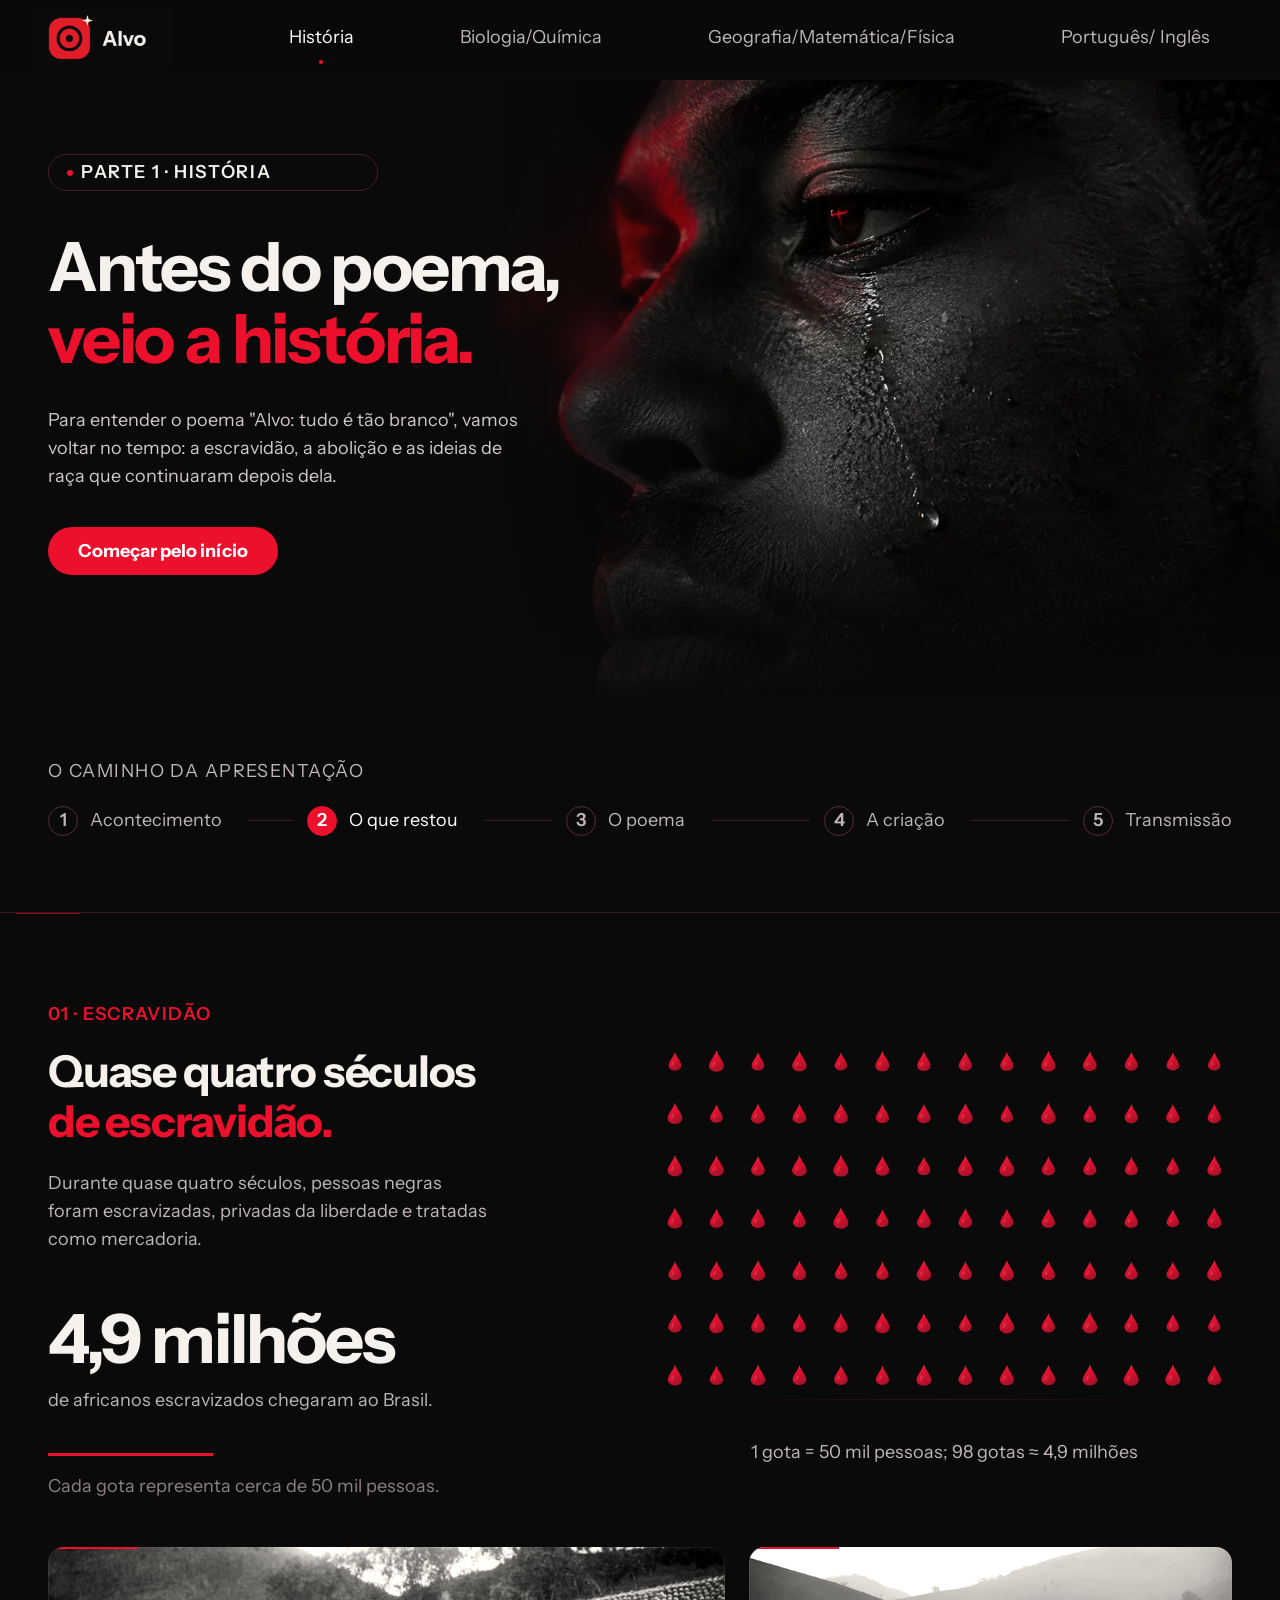
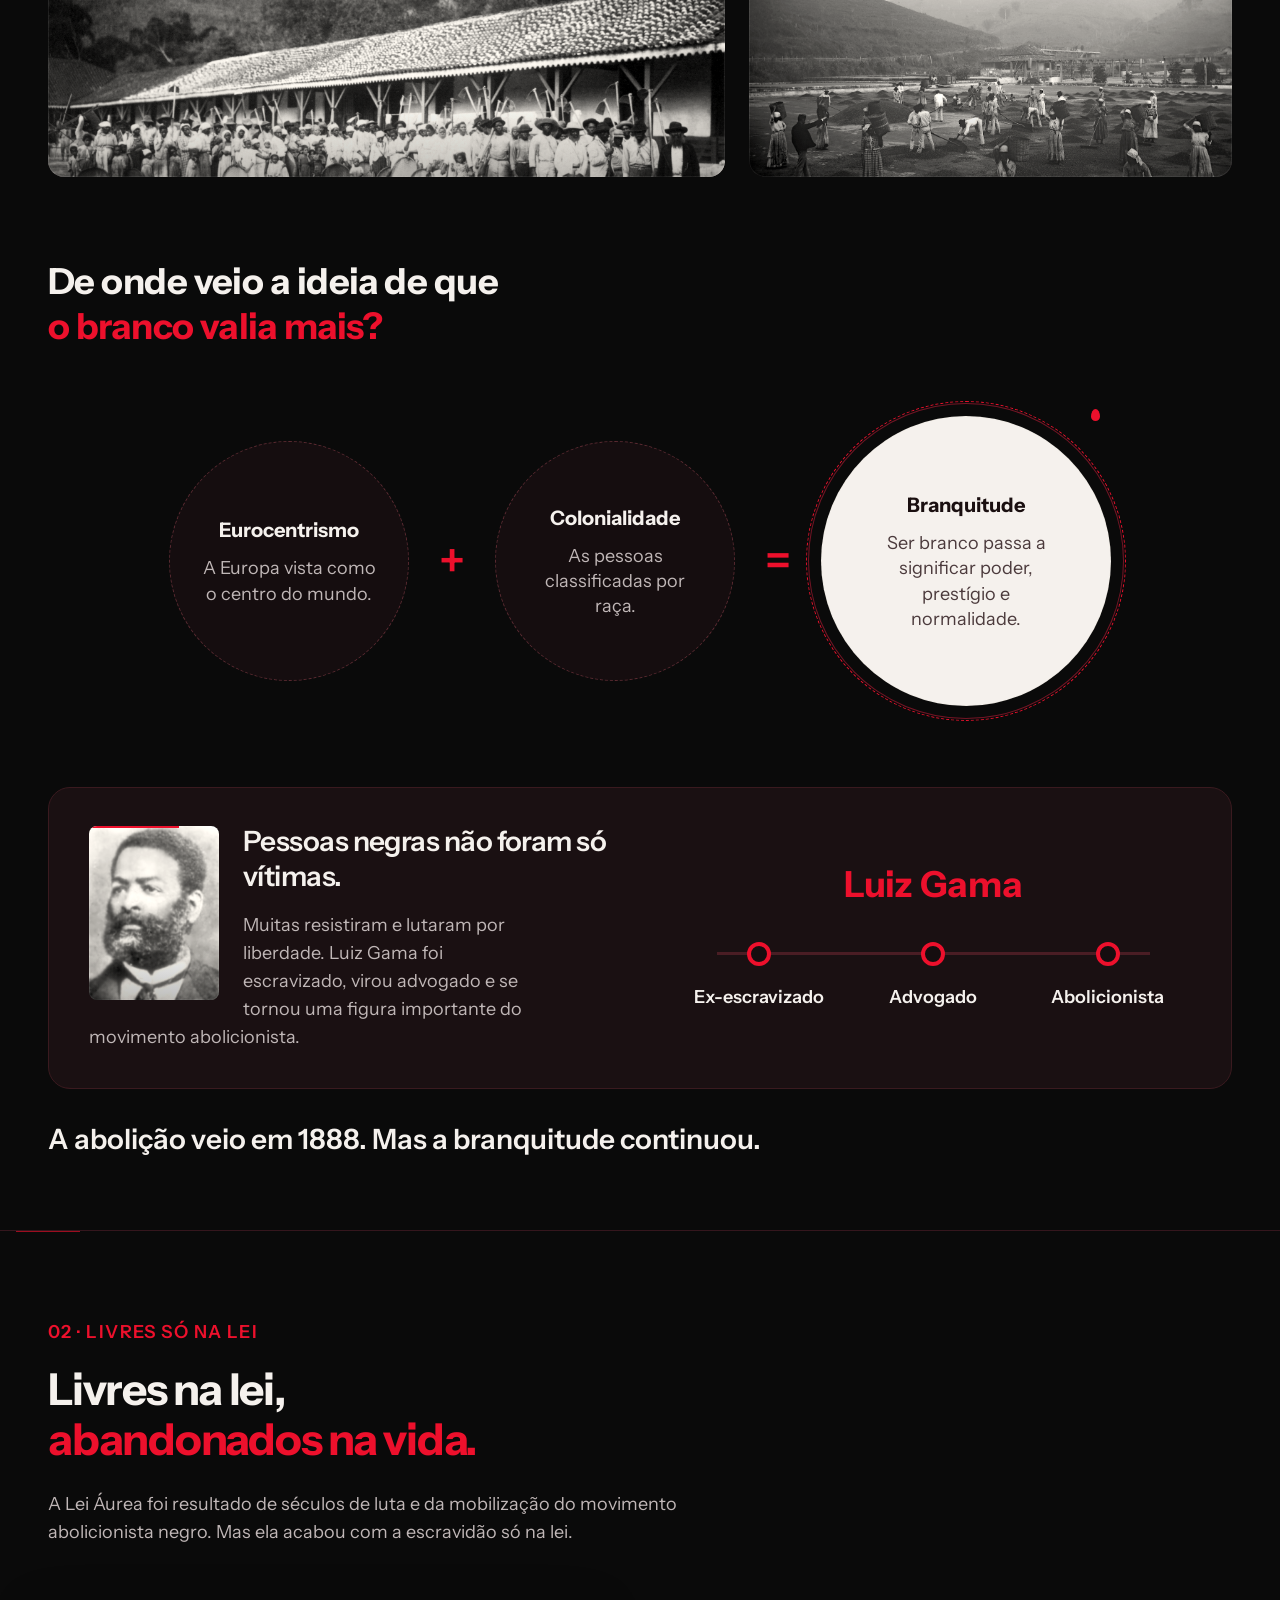
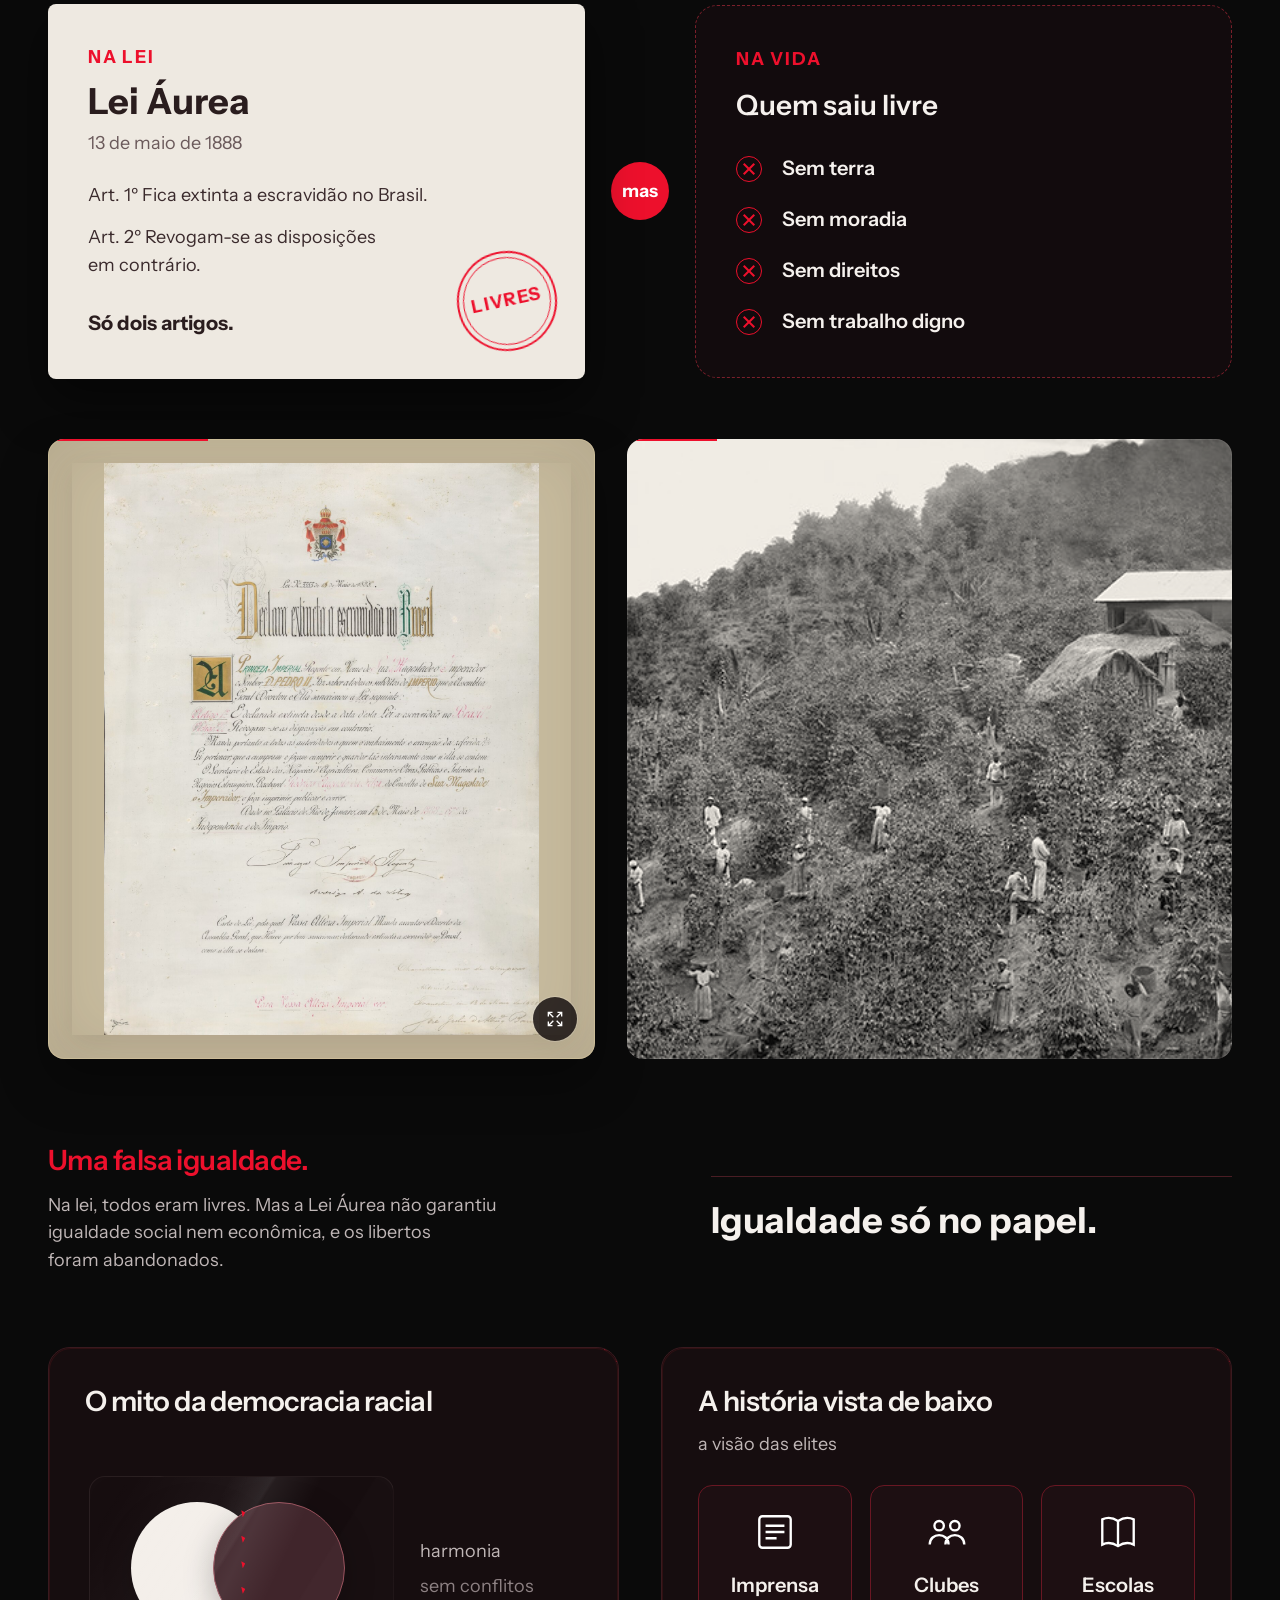
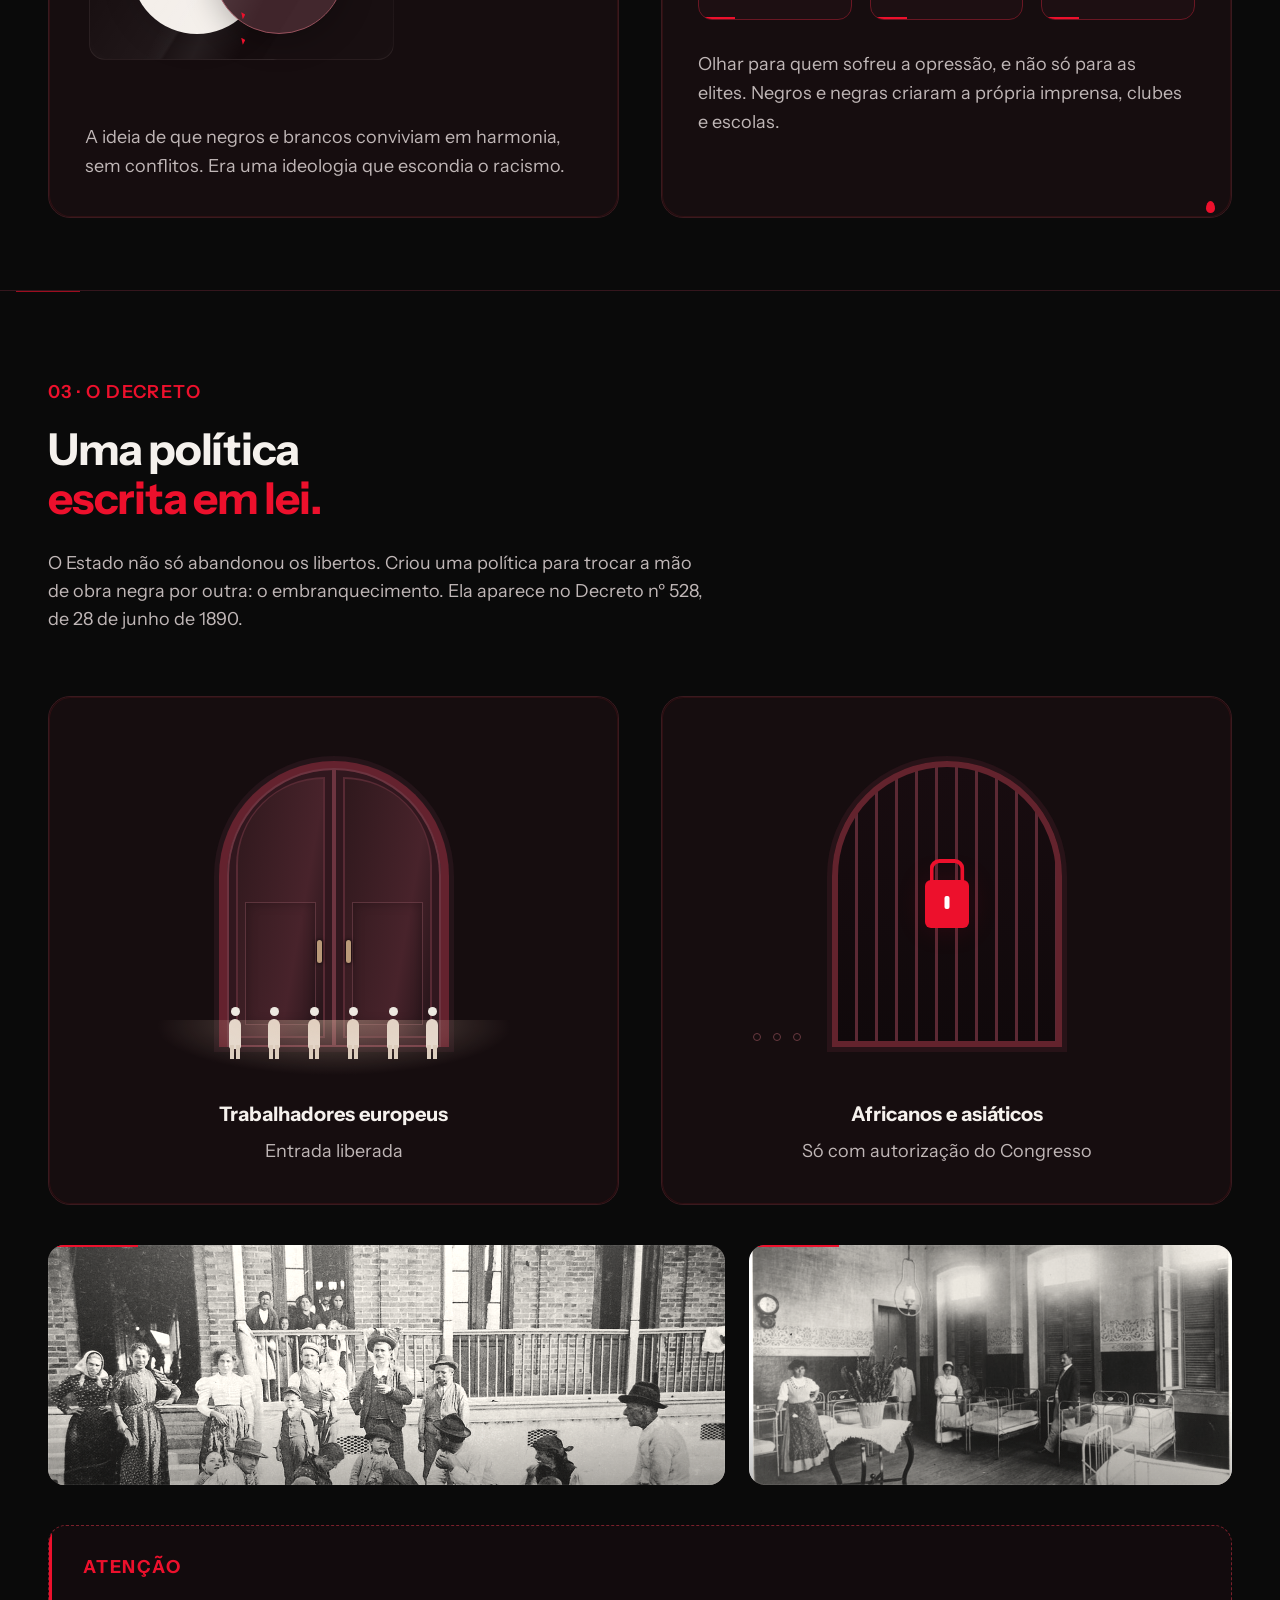
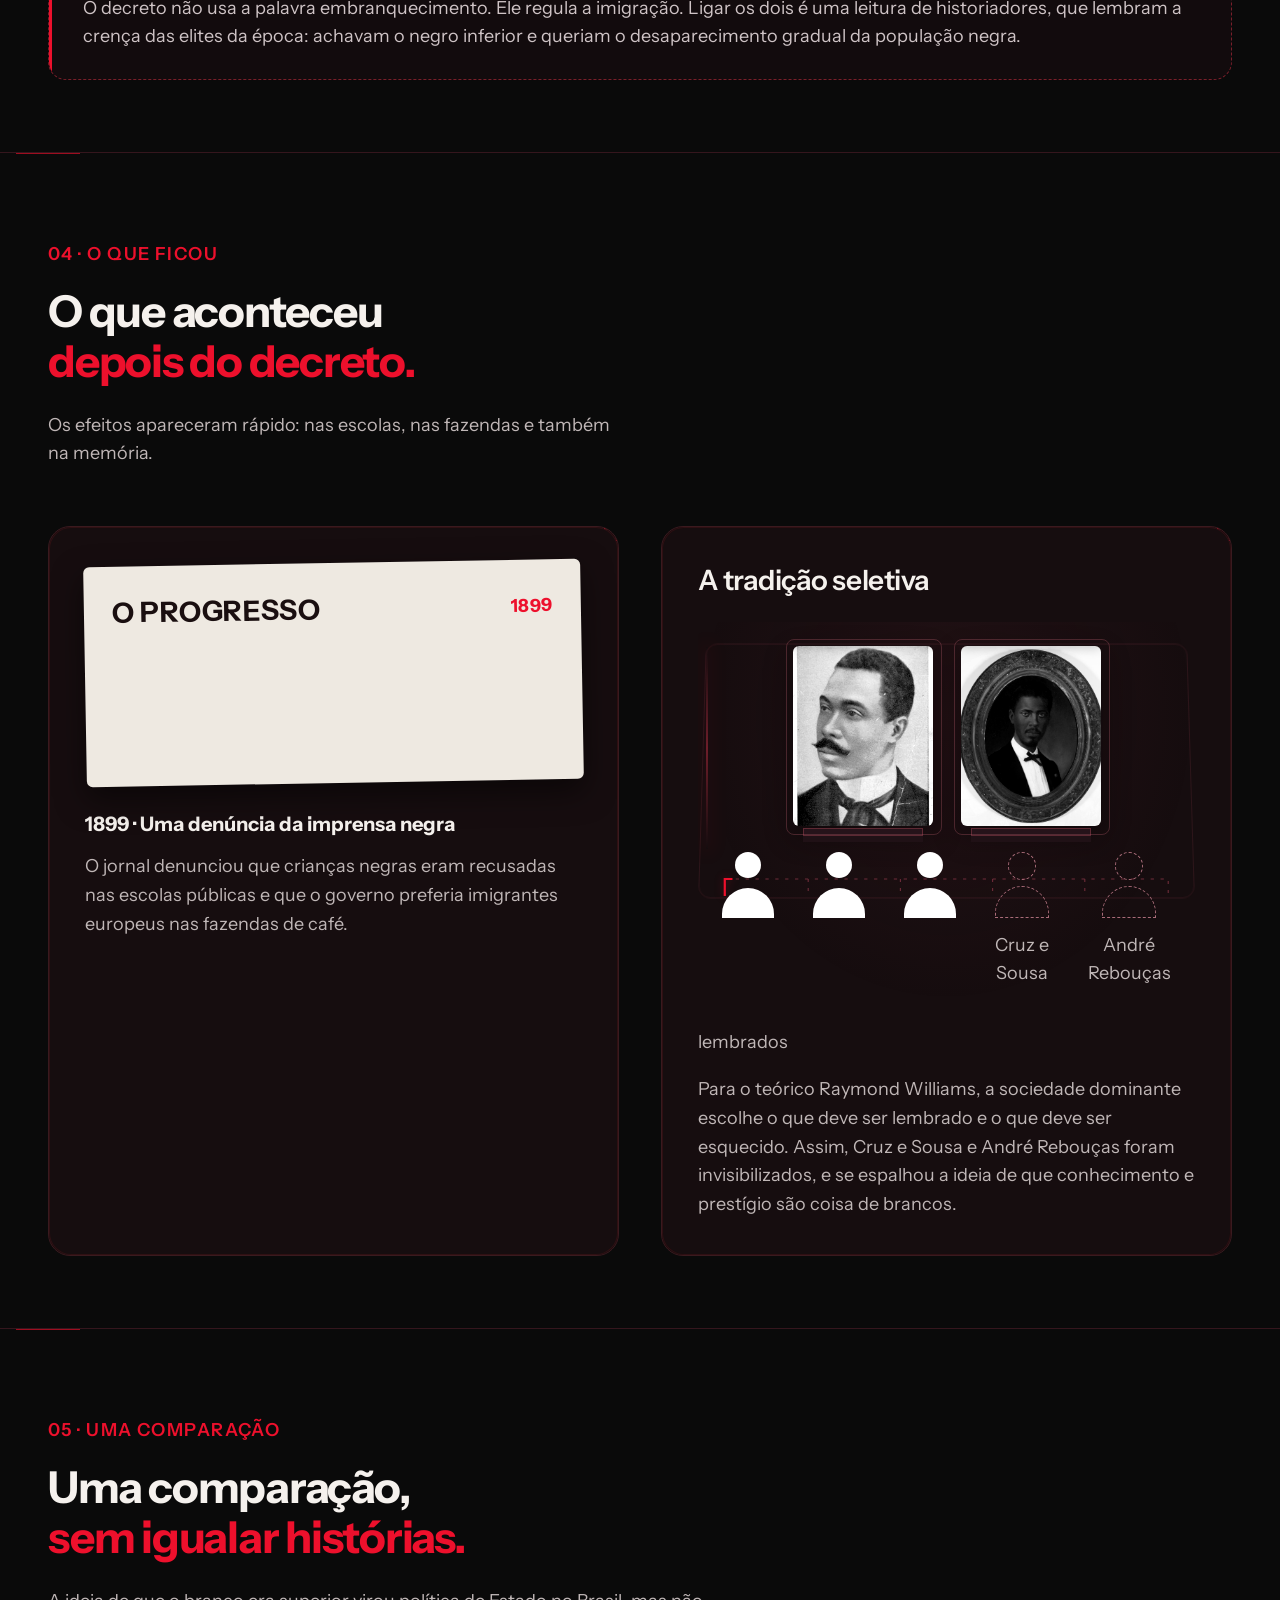
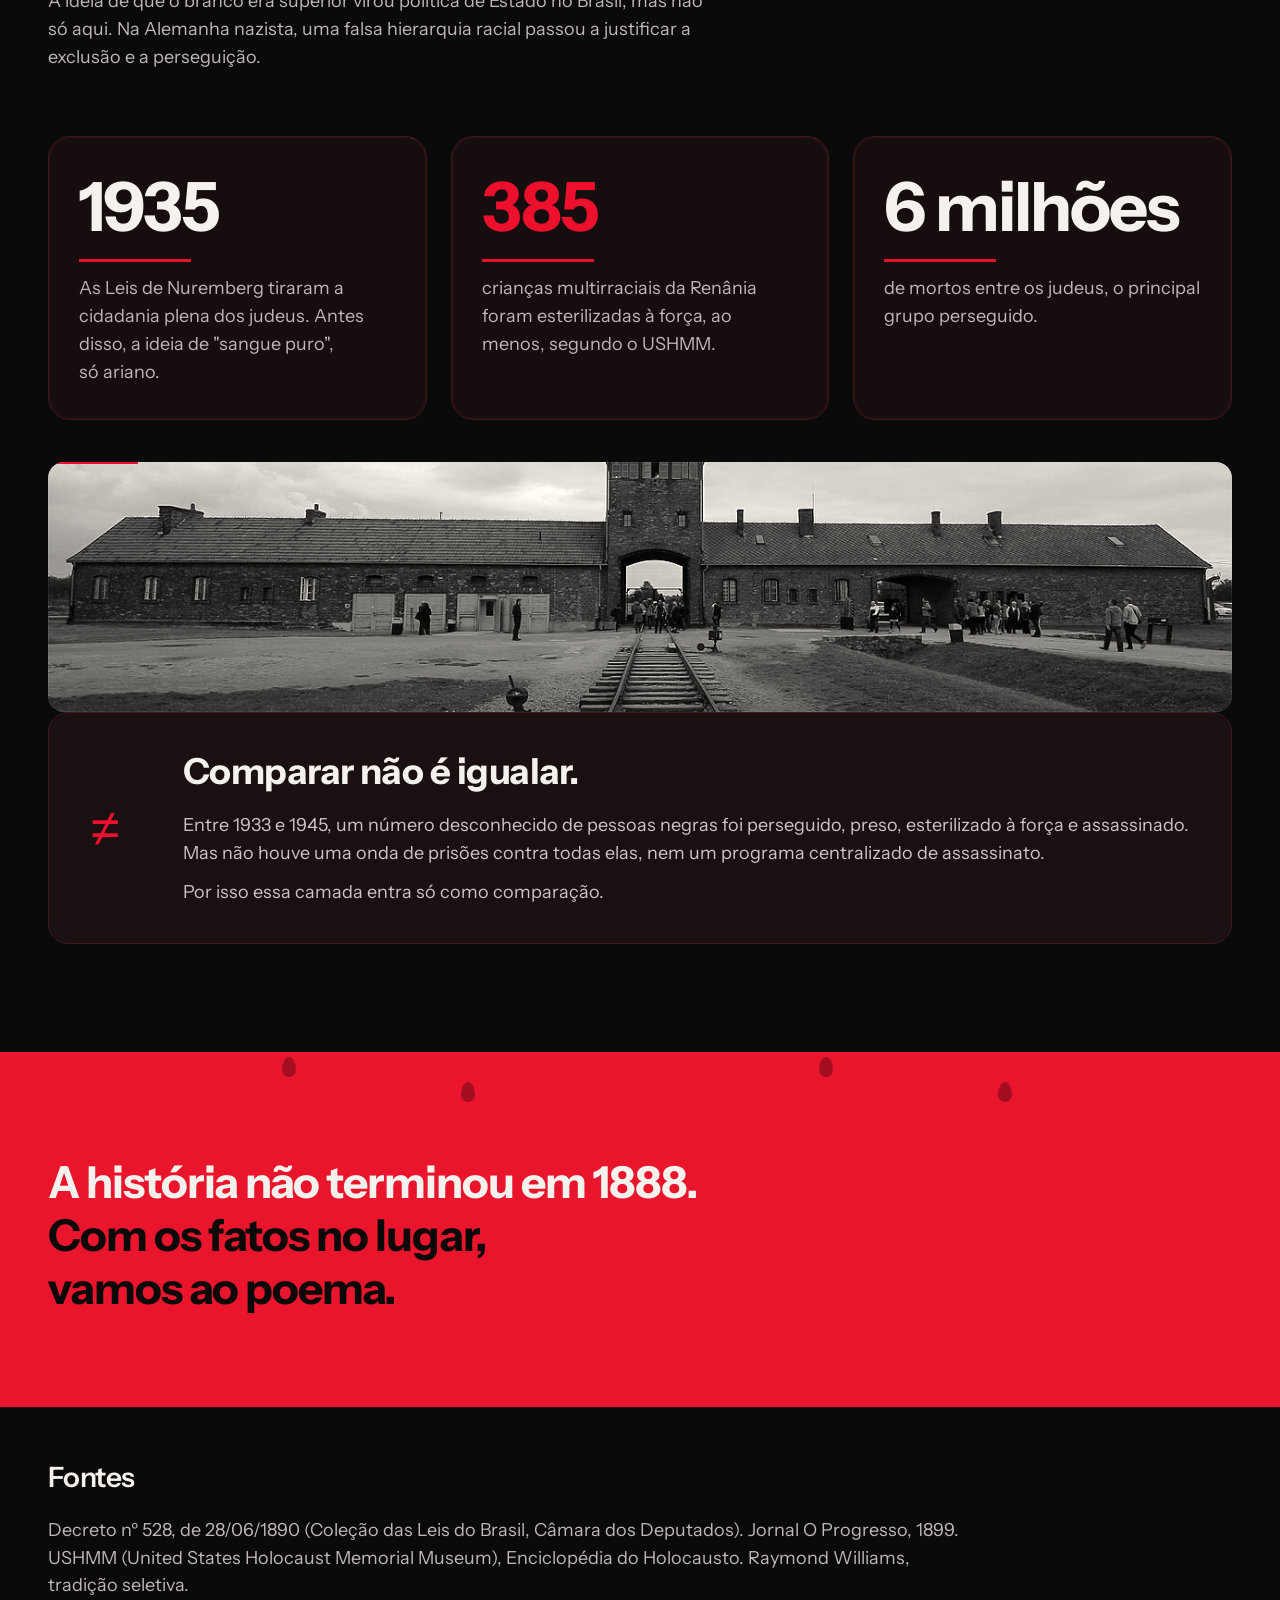
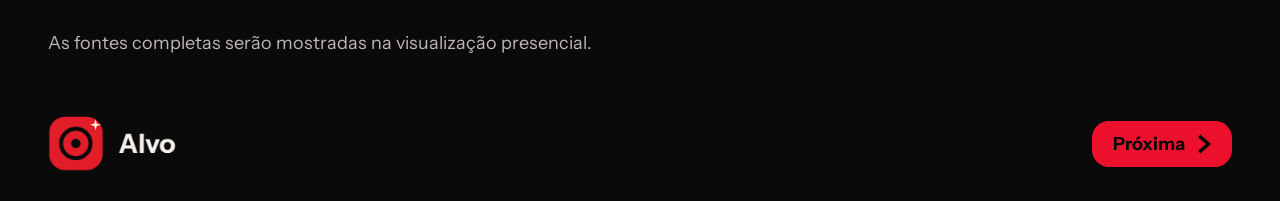
==== index.html @ 699f36ef "Readicionando o codigo da pagina index.html" ====
<!DOCTYPE html>
<html lang="pt-BR">
<head>
<meta charset="UTF-8">
<meta name="viewport" content="width=device-width, initial-scale=1">
<title>Alvo · Parte 1 · História</title>
<style>
:root{
  --bg:#0c0a0b; --card:#170f11; --card2:#1c1214; --red:#e0152b; --red-d:#8e0f1c;
  --text:#f4efee; --muted:#b9aeb0; --line:#3a1a1f; --paper:#eadfd0;
}
*{box-sizing:border-box;margin:0;padding:0}
html{scroll-behavior:smooth}
body{background:var(--bg);color:var(--text);font-family:'Plus Jakarta Sans',system-ui,sans-serif;line-height:1.5;overflow-x:hidden}
a{color:inherit;text-decoration:none}
.wrap{max-width:1180px;margin:0 auto;padding:0 40px}
.red{color:var(--red)}
.eyebrow{font-size:12px;letter-spacing:.14em;color:var(--red);font-weight:600;text-transform:uppercase;margin-bottom:18px}
h1{font-size:clamp(38px,5vw,56px);line-height:1.08;font-weight:700;letter-spacing:-.02em}
h2{font-size:clamp(30px,3.6vw,40px);line-height:1.12;font-weight:700;letter-spacing:-.02em}
h3{font-size:22px;font-weight:700}
p{color:var(--muted);font-size:14px}
section{position:relative}
.sec{padding:90px 0;border-top:1px solid #1d1215}

/* NAV */
nav{position:fixed;top:0;left:0;right:0;z-index:50;background:rgba(12,10,11,.82);backdrop-filter:blur(10px);border-bottom:1px solid #1d1215}
nav .wrap{display:flex;align-items:center;justify-content:space-between;height:64px}
.logo{display:flex;align-items:center;gap:10px;font-weight:700;font-size:16px}
.logo i{width:26px;height:26px;border-radius:7px;background:var(--red);display:grid;place-items:center;animation:logoPulse 3s ease-in-out infinite}
.logo i::after{content:"";width:12px;height:12px;border-radius:50%;border:3px solid #fff;box-sizing:border-box}
.links{display:flex;gap:34px;font-size:13px;color:var(--muted);position:absolute;left:50%;transform:translateX(-50%)}
.links a{position:relative;padding:6px 0;transition:color .3s}
.links a:hover,.links a.on{color:#fff}
.links a.on::after{content:"";position:absolute;left:50%;bottom:-8px;width:4px;height:4px;border-radius:50%;background:var(--red);transform:translateX(-50%)}
.btn{display:inline-block;background:var(--red);color:#fff;font-weight:700;font-size:13px;padding:11px 22px;border-radius:999px;border:0;cursor:pointer;position:relative;overflow:hidden;transition:transform .3s,box-shadow .3s}
.btn:hover{transform:translateY(-2px);box-shadow:0 8px 28px rgba(224,21,43,.45)}
.btn::before{content:"";position:absolute;top:0;left:-80%;width:50%;height:100%;background:linear-gradient(100deg,transparent,rgba(255,255,255,.35),transparent);transform:skewX(-20deg);animation:shine 3.5s infinite}
@keyframes shine{0%,60%{left:-80%}100%{left:140%}}
@keyframes logoPulse{0%,100%{box-shadow:0 0 0 0 rgba(224,21,43,.6)}50%{box-shadow:0 0 0 8px rgba(224,21,43,0)}}

/* HERO */
.hero{padding-top:64px;min-height:560px;position:relative;overflow:hidden}
.hero-img{position:absolute;right:0;top:0;width:58%;height:100%;overflow:hidden}
.hero-img img{width:100%;height:100%;object-fit:cover;object-position:center;animation:kenburns 18s ease-in-out infinite alternate;transform-origin:30% 40%}
.hero-img::before{content:"";position:absolute;inset:0;z-index:2;background:linear-gradient(90deg,var(--bg) 0%,rgba(12,10,11,.55) 28%,transparent 60%),linear-gradient(0deg,var(--bg) 0%,transparent 28%)}
.hero-img::after{content:"";position:absolute;left:8%;top:35%;width:90px;height:90px;border-radius:50%;background:radial-gradient(circle,rgba(224,21,43,.9),transparent 70%);filter:blur(10px);z-index:1;animation:glow 3.2s ease-in-out infinite}
@keyframes kenburns{from{transform:scale(1)}to{transform:scale(1.12) translate(-1.5%,1%)}}
@keyframes glow{0%,100%{opacity:.35;transform:scale(1)}50%{opacity:1;transform:scale(1.5)}}
.hero-tear{position:absolute;z-index:3;right:calc(58% * .38);top:44%;width:7px;height:11px;border-radius:50% 50% 50% 50%/60% 60% 40% 40%;background:rgba(255,255,255,.7);animation:tear 4.5s ease-in infinite;opacity:0}
@keyframes tear{0%{opacity:0;transform:translateY(0)}10%{opacity:.9}80%{opacity:.7;transform:translateY(150px)}100%{opacity:0;transform:translateY(190px)}}
.hero-in{position:relative;z-index:3;padding:70px 0 40px}
.tag{display:inline-flex;align-items:center;gap:8px;font-size:11px;letter-spacing:.12em;font-weight:600;border:1px solid #4a1d24;border-radius:999px;padding:7px 14px;margin-bottom:34px;background:rgba(12,10,11,.5)}
.tag::before{content:"";width:6px;height:6px;border-radius:50%;background:var(--red);animation:blink 1.4s infinite}
@keyframes blink{50%{opacity:.2}}
.hero h1{max-width:480px;margin-bottom:22px}
.hero p{max-width:380px;margin-bottom:28px;font-size:13px;color:#cfc4c6}

/* STEPPER */
.path{padding:40px 0 70px}
.path small{font-size:11px;letter-spacing:.14em;color:var(--muted);display:block;margin-bottom:14px}
.steps{display:flex;align-items:center;position:relative}
.step{display:flex;align-items:center;gap:8px;font-size:12px;color:var(--muted);flex:1;position:relative}
.step b{width:20px;height:20px;border-radius:50%;border:1px solid #5a2a31;display:grid;place-items:center;font-size:11px;font-weight:600;flex:none}
.step::after{content:"";flex:1;height:1px;background:#3a1a1f;margin:0 12px;position:relative}
.step:last-child{flex:none}.step:last-child::after{display:none}
.step.on{color:#fff}.step.on b{background:var(--red);border-color:var(--red);animation:logoPulse 2s infinite}
.steps .prog{position:absolute;left:0;top:50%;height:1px;width:0;background:var(--red);animation:prog 4s ease-in-out infinite}
@keyframes prog{0%{width:0}60%,100%{width:18%}}

/* 01 */
.s1{display:grid;grid-template-columns:1fr 1fr;gap:60px;align-items:center}
.s1 p{max-width:380px;margin:20px 0 34px}
.big{font-size:clamp(42px,5vw,56px);font-weight:700;letter-spacing:-.02em;line-height:1}
.s1 small{display:block;color:var(--muted);font-size:12px;margin-top:8px}
.note{margin-top:50px;font-size:11px;color:#8d8183;padding-top:14px;border-top:1px solid #2a1519;max-width:300px}
.drops{display:grid;grid-template-columns:repeat(14,1fr);gap:22px 12px;justify-items:center}
.drop{width:11px;height:15px;background:var(--red);border-radius:50% 50% 50% 50%/65% 65% 35% 35%;position:relative;opacity:0;transform:translateY(-14px) scale(.4);transition:opacity .5s,transform .5s}
.drop::before{content:"";position:absolute;top:-5px;left:50%;width:0;height:0;border:3px solid transparent;border-bottom:7px solid var(--red);border-top:0;transform:translateX(-50%)}
.drops.in .drop{opacity:1;transform:none;animation:dropFloat 3s ease-in-out infinite}
@keyframes dropFloat{0%,100%{transform:translateY(0)}50%{transform:translateY(4px)}}
.legend{text-align:center;color:var(--muted);font-size:11px;margin-top:20px}

.q{margin-top:90px}
.q h3{font-size:22px;margin-bottom:40px;max-width:360px}
.eq{display:flex;align-items:center;justify-content:center;gap:26px;margin-bottom:60px}
.circ{width:150px;height:150px;border-radius:50%;border:1px solid #5a2a31;background:#150d0f;display:flex;flex-direction:column;align-items:center;justify-content:center;text-align:center;padding:20px;animation:bob 5s ease-in-out infinite}
.circ:nth-child(3){animation-delay:.8s}
.circ b{font-size:13px;margin-bottom:6px}.circ span{font-size:10px;color:var(--muted);line-height:1.35}
.circ.big2{width:180px;height:180px;background:var(--paper);border-color:var(--paper);color:#1a0f10;position:relative;animation:bob 5s ease-in-out infinite,halo 3s ease-in-out infinite}
.circ.big2 span{color:#4b3a3c}.circ.big2 b{color:#1a0f10}
.circ.big2::after{content:"";position:absolute;top:-8px;right:10px;width:9px;height:12px;background:var(--red);border-radius:50% 50% 50% 50%/65% 65% 35% 35%;animation:tear2 3s ease-in infinite}
@keyframes tear2{0%{transform:translateY(0);opacity:1}100%{transform:translateY(26px);opacity:0}}
@keyframes bob{0%,100%{transform:translateY(0)}50%{transform:translateY(-8px)}}
@keyframes halo{0%,100%{box-shadow:0 0 0 0 rgba(234,223,208,.25)}50%{box-shadow:0 0 40px 6px rgba(234,223,208,.22)}}
.op{color:var(--red);font-size:30px;font-weight:300;animation:pulseOp 2s infinite}
@keyframes pulseOp{50%{transform:scale(1.35)}}

.gama{border:1px solid #3a1a1f;border-radius:14px;background:var(--card2);padding:30px 40px;display:grid;grid-template-columns:1fr 1fr;gap:40px;align-items:center;margin-bottom:40px}
.gama h3{font-size:18px;margin-bottom:12px}.gama p{max-width:340px;font-size:12px}
.gama .lg{text-align:center;color:var(--red);font-weight:700;font-size:18px;margin-bottom:22px}
.tl{display:flex;justify-content:space-between;position:relative;font-size:11px;font-weight:600}
.tl::before{content:"";position:absolute;left:8%;right:8%;top:8px;height:2px;background:#4a1d24}
.tl::after{content:"";position:absolute;left:8%;top:8px;height:2px;width:0;background:var(--red);animation:tlfill 4s ease-in-out infinite}
@keyframes tlfill{0%{width:0}70%,100%{width:84%}}
.tl div{display:flex;flex-direction:column;align-items:center;gap:12px;position:relative;z-index:1;width:33%}
.tl i{width:18px;height:18px;border-radius:50%;border:3px solid var(--red);background:#150d0f}
.tl div:nth-child(2) i{animation:nodePulse 4s infinite .8s}.tl div:nth-child(3) i{animation:nodePulse 4s infinite 1.8s}
@keyframes nodePulse{0%,60%,100%{background:#150d0f}30%,50%{background:var(--red);box-shadow:0 0 14px var(--red)}}
.strong{font-size:18px;font-weight:700;margin-top:10px}

/* 02 */
.lead{max-width:520px;margin:18px 0 50px;font-size:13px}
.lei{display:grid;grid-template-columns:1fr auto 1fr;gap:20px;align-items:center}
.paper{background:var(--paper);color:#2a1d1e;border-radius:6px;padding:26px 28px;transform:rotate(-2.5deg);box-shadow:0 20px 50px rgba(0,0,0,.5);position:relative;animation:paperSway 6s ease-in-out infinite}
@keyframes paperSway{0%,100%{transform:rotate(-2.5deg) translateY(0)}50%{transform:rotate(-1.5deg) translateY(-6px)}}
.paper small{color:var(--red);font-weight:700;font-size:10px;letter-spacing:.1em}
.paper h4{font-size:24px;font-weight:700;margin:6px 0 2px}
.paper em{font-style:normal;font-size:10px;color:#6b5a5b;display:block;margin-bottom:16px}
.paper p{color:#3a2a2c;font-size:11px;margin-bottom:8px;max-width:230px}
.paper strong{display:block;font-size:12px;margin-top:20px}
.stamp{position:absolute;right:20px;bottom:18px;width:66px;height:66px;border-radius:50%;border:2px solid var(--red);color:var(--red);display:grid;place-items:center;font-size:10px;font-weight:800;letter-spacing:.08em;transform:rotate(-12deg);opacity:0}
.stamp::before{content:"";position:absolute;inset:4px;border-radius:50%;border:1px solid var(--red)}
.paper.in .stamp{animation:slam 1s .5s forwards}
@keyframes slam{0%{opacity:0;transform:rotate(-12deg) scale(3)}60%{opacity:1;transform:rotate(-12deg) scale(.9)}100%{opacity:1;transform:rotate(-12deg) scale(1)}}
.mas{background:var(--red);color:#fff;border-radius:50%;width:50px;height:50px;display:grid;place-items:center;font-size:11px;font-weight:700;animation:bob 3s infinite}
.vida{border:1px dashed #7a1f2a;border-radius:14px;padding:26px 30px;background:#120b0d}
.vida small{color:var(--red);font-size:10px;font-weight:700;letter-spacing:.1em}
.vida h4{font-size:20px;margin:8px 0 16px}
.vida li{list-style:none;display:flex;align-items:center;gap:12px;font-size:12px;font-weight:600;margin-bottom:12px;opacity:0;transform:translateX(20px)}
.vida.in li{animation:slideIn .6s forwards}
.vida.in li:nth-child(1){animation-delay:.2s}.vida.in li:nth-child(2){animation-delay:.5s}.vida.in li:nth-child(3){animation-delay:.8s}.vida.in li:nth-child(4){animation-delay:1.1s}
@keyframes slideIn{to{opacity:1;transform:none}}
.vida li i{width:16px;height:16px;border:1.5px solid var(--red);border-radius:50%;position:relative;flex:none}
.vida li i::before,.vida li i::after{content:"";position:absolute;left:50%;top:50%;width:8px;height:1.5px;background:var(--red)}
.vida li i::before{transform:translate(-50%,-50%) rotate(45deg)}.vida li i::after{transform:translate(-50%,-50%) rotate(-45deg)}
.falsa{display:grid;grid-template-columns:1fr 1fr;gap:60px;margin-top:70px;align-items:center}
.falsa h3{color:var(--red);font-size:20px;margin-bottom:6px}.falsa p{font-size:12px;max-width:340px}
.falsa .r{font-size:24px;font-weight:700;border-top:1px solid #4a1d24;padding-top:20px;position:relative}
.falsa .r::before{content:"";position:absolute;top:-1px;left:0;height:1px;width:0;background:var(--red);animation:tlfill2 4s infinite}
@keyframes tlfill2{0%{width:0}60%,100%{width:100%}}
.two{display:grid;grid-template-columns:1fr 1fr;gap:30px;margin-top:60px}
.card{border:1px solid #3a1a1f;border-radius:14px;background:var(--card);padding:30px;position:relative;transition:transform .4s,border-color .4s}
.card:hover{transform:translateY(-6px);border-color:#7a1f2a}
.card h3{font-size:17px;margin-bottom:10px}
.card p{font-size:12px}
.mito{display:flex;align-items:center;gap:20px;margin-bottom:24px;min-height:110px;position:relative}
.moon{width:70px;height:70px;border-radius:50%;background:var(--paper);position:relative;animation:moonL 5s ease-in-out infinite}
.moon2{width:70px;height:70px;border-radius:50%;background:#2a0f13;border:1px solid var(--red);margin-left:-26px;animation:moonR 5s ease-in-out infinite}
@keyframes moonL{0%,100%{transform:translateX(0)}50%{transform:translateX(-6px)}}
@keyframes moonR{0%,100%{transform:translateX(0)}50%{transform:translateX(8px)}}
.mito q{font-size:11px;color:var(--muted);quotes:"“" "”";margin-left:24px}
.mito q small{display:block;font-size:10px;color:#8d8183;margin-top:4px;margin-left:30px}
.vista small{display:block;font-size:10px;color:var(--muted);margin:-6px 0 18px}
.icons{display:flex;gap:12px;margin-bottom:22px}
.ic{flex:1;border:1px solid var(--red);border-radius:10px;padding:16px 8px 10px;text-align:center;font-size:11px;font-weight:600;background:#1d0f12;transition:transform .3s,background .3s}
.ic:hover{background:#2a1015;transform:translateY(-4px)}
.ic svg{display:block;margin:0 auto 10px;width:28px;height:28px;stroke:#fff;fill:none;stroke-width:1.5;animation:icBob 3s ease-in-out infinite}
.ic:nth-child(2) svg{animation-delay:.4s}.ic:nth-child(3) svg{animation-delay:.8s}
@keyframes icBob{0%,100%{transform:translateY(0)}50%{transform:translateY(-4px)}}
.dot-trail{position:absolute;right:-5px;bottom:-12px;width:9px;height:12px;background:var(--red);border-radius:50% 50% 50% 50%/65% 65% 35% 35%;animation:tear2 3s infinite}

/* 03 */
.doors{display:grid;grid-template-columns:1fr 1fr;gap:30px;margin:44px 0 30px}
.door-card{border:1px solid #3a1a1f;border-radius:14px;background:var(--card);padding:30px 30px 24px;text-align:center;overflow:hidden}
.door-card b{display:block;font-size:13px}.door-card span{font-size:11px;color:var(--muted)}
.doorstage{height:210px;position:relative;display:flex;justify-content:center;align-items:flex-end;margin-bottom:16px;perspective:600px}
.arch{width:170px;height:200px;border-radius:85px 85px 0 0;border:2px solid #4a1d24;background:linear-gradient(#0e0809,#1a0e10);position:relative;overflow:hidden}
.arch::before{content:"";position:absolute;inset:-2px;border-radius:85px 85px 0 0;background:radial-gradient(ellipse at 50% 100%,rgba(234,223,208,.35),transparent 70%);animation:lightIn 5s ease-in-out infinite}
@keyframes lightIn{0%,100%{opacity:.2}50%{opacity:.9}}
.leaf{position:absolute;top:0;bottom:0;width:50%;background:linear-gradient(90deg,#3c1219,#5a1822);border:1px solid #7a1f2a;transition:transform 1s}
.leaf.l{left:0;transform-origin:left center;animation:openL 6s ease-in-out infinite}
.leaf.r{right:0;transform-origin:right center;animation:openR 6s ease-in-out infinite}
@keyframes openL{0%,10%,100%{transform:rotateY(0)}40%,70%{transform:rotateY(-78deg)}}
@keyframes openR{0%,10%,100%{transform:rotateY(0)}40%,70%{transform:rotateY(78deg)}}
.walkers{position:absolute;bottom:6px;left:0;right:0;display:flex;justify-content:center;gap:12px;z-index:3}
.walkers i{width:7px;height:7px;border-radius:50%;background:#fff;animation:walk 6s ease-in-out infinite}
.walkers i:nth-child(2){animation-delay:.15s}.walkers i:nth-child(3){animation-delay:.3s}.walkers i:nth-child(4){animation-delay:.45s}.walkers i:nth-child(5){animation-delay:.6s}.walkers i:nth-child(6){animation-delay:.75s}
@keyframes walk{0%,30%{transform:translateY(0);opacity:1}55%{transform:translateY(-70px) scale(.5);opacity:.4}56%{opacity:0;transform:translateY(0)}75%,100%{opacity:1;transform:translateY(0)}}
.gate{width:170px;height:200px;border-radius:85px 85px 0 0;border:2px solid #7a1f2a;background:repeating-linear-gradient(90deg,#1a0e10 0 10px,#2a1218 10px 12px);position:relative;display:grid;place-items:center}
.lock{width:30px;height:30px;background:var(--red);border-radius:6px;position:relative;animation:shake 4s infinite}
.lock::before{content:"";position:absolute;left:50%;top:-14px;width:18px;height:18px;border:3px solid var(--red);border-bottom:0;border-radius:10px 10px 0 0;transform:translateX(-50%)}
.lock::after{content:"";position:absolute;left:50%;top:10px;width:4px;height:8px;background:#fff;border-radius:2px;transform:translateX(-50%)}
@keyframes shake{0%,70%,100%{transform:rotate(0)}74%{transform:rotate(-12deg)}78%{transform:rotate(12deg)}82%{transform:rotate(-8deg)}86%{transform:rotate(6deg)}90%{transform:rotate(0)}}
.knockers{position:absolute;left:-6px;top:50%;display:flex;flex-direction:column;gap:6px}
.knockers i{display:block;width:10px;height:10px;border-radius:50%;border:1px solid #6a3a41;animation:knock 6s infinite}
.knockers i:nth-child(2){animation-delay:.4s}.knockers i:nth-child(3){animation-delay:.8s}
@keyframes knock{0%,60%,100%{border-color:#6a3a41;transform:translateX(0)}70%{border-color:var(--red);transform:translateX(12px)}80%{transform:translateX(0)}}
.aten{border:1px dashed #7a1f2a;border-radius:14px;padding:20px 26px;background:#120b0d;position:relative;overflow:hidden}
.aten small{color:var(--red);font-size:10px;font-weight:700;letter-spacing:.1em;display:block;margin-bottom:6px}
.aten p{font-size:12px;color:#cfc4c6}
.aten::after{content:"";position:absolute;left:0;top:0;bottom:0;width:3px;background:var(--red);animation:blink 2s infinite}

/* 04 */
.news{background:var(--paper);border-radius:6px;padding:16px 18px;color:#1a0f10;margin-bottom:18px;transform:rotate(-1deg);box-shadow:0 12px 30px rgba(0,0,0,.5);animation:paperSway 7s ease-in-out infinite}
.news .hd{display:flex;justify-content:space-between;align-items:center;font-weight:800;font-size:13px;margin-bottom:8px;letter-spacing:.02em}
.news .hd span{color:var(--red);font-size:10px}
.news .bar{height:8px;background:#1a0f10;margin:6px 0;border-radius:1px;width:0;animation:barIn 3s ease-out infinite alternate}
.news .bar.rd{background:var(--red);height:6px}
.news .gr{height:4px;background:#b6a898;margin:5px 0;border-radius:1px;width:0;animation:barIn 3s ease-out infinite alternate}
.news .bar:nth-of-type(2){animation-delay:.3s}.news .gr:nth-of-type(4){animation-delay:.6s}.news .gr:nth-of-type(5){animation-delay:.8s}
@keyframes barIn{from{width:0}to{width:var(--w,100%)}}
.cap{font-size:11px;font-weight:700;margin-bottom:4px}
.tradic{display:flex;gap:16px;align-items:flex-end;margin-bottom:22px;flex-wrap:wrap}
.fig{display:flex;flex-direction:column;align-items:center;gap:8px;font-size:10px;color:var(--muted);text-align:center}
.fig i{width:26px;height:26px;position:relative;display:block}
.fig i::before{content:"";position:absolute;left:50%;top:0;width:11px;height:11px;border-radius:50%;background:#fff;transform:translateX(-50%)}
.fig i::after{content:"";position:absolute;left:50%;bottom:0;width:26px;height:13px;border-radius:13px 13px 0 0;background:#fff;transform:translateX(-50%)}
.fig.on i{animation:bob 3s infinite}.fig.on:nth-child(2) i{animation-delay:.5s}.fig.on:nth-child(3) i{animation-delay:1s}
.fig.ghost i::before,.fig.ghost i::after{background:transparent;border:1px dashed #6a3a41;animation:ghost 3.5s ease-in-out infinite}
.fig.ghost{opacity:.8;margin-left:4px}
@keyframes ghost{0%,100%{opacity:.25}50%{opacity:1}}

/* 05 */
.stats{display:grid;grid-template-columns:repeat(3,1fr);gap:24px;margin:50px 0 30px}
.stat{border:1px solid #3a1a1f;border-radius:14px;background:var(--card);padding:30px;transition:transform .4s,border-color .4s}
.stat:hover{transform:translateY(-6px);border-color:var(--red)}
.stat .n{font-size:46px;font-weight:700;letter-spacing:-.02em;line-height:1}
.stat .n.rr{color:var(--red)}
.stat p{margin-top:16px;font-size:11px;max-width:230px}
.neq{border:1px solid #3a1a1f;border-radius:14px;background:var(--card2);padding:34px 40px;display:grid;grid-template-columns:50px 1fr;gap:20px;align-items:start}
.neq .sym{font-size:34px;color:var(--red);font-weight:300;animation:symspin 4s ease-in-out infinite}
@keyframes symspin{0%,100%{transform:rotate(0) scale(1)}50%{transform:rotate(-10deg) scale(1.2)}}
.neq h3{font-size:19px;margin-bottom:8px}.neq p{font-size:12px;margin-bottom:12px;color:#cfc4c6}

/* CTA */
.cta{background:var(--red);padding:60px 0 70px;position:relative;overflow:hidden}
.cta h2{font-size:34px;line-height:1.15}
.cta h2 span{font-weight:500}
.cta .btn{background:#0c0a0b;margin-top:26px}
.cta .btn::before{display:none}
.cta .btn:hover{box-shadow:0 8px 28px rgba(0,0,0,.5)}
.cta .gd{position:absolute;width:12px;height:16px;background:#8e0f1c;border-radius:50% 50% 50% 50%/65% 65% 35% 35%;opacity:.7;animation:fall 6s linear infinite}
@keyframes fall{from{transform:translateY(-30px)}to{transform:translateY(260px);opacity:0}}

footer{padding:50px 0 30px;border-top:1px solid #1d1215}
footer h3{font-size:20px;margin-bottom:16px}
footer p{font-size:12px;max-width:760px;margin-bottom:34px}
footer .low{display:flex;justify-content:space-between;align-items:center;font-size:11px;color:var(--muted);margin-top:40px;padding-top:20px}

/* reveal */
.rv{opacity:0;transform:translateY(34px);transition:opacity .9s ease,transform .9s ease}
.rv.in{opacity:1;transform:none}
.rv.d1{transition-delay:.15s}.rv.d2{transition-delay:.3s}.rv.d3{transition-delay:.45s}
.floating-drop{position:fixed;width:10px;height:14px;background:var(--red);border-radius:50% 50% 50% 50%/65% 65% 35% 35%;opacity:.5;pointer-events:none;z-index:1;animation:fall2 9s linear infinite}
@keyframes fall2{from{transform:translateY(-20px)}to{transform:translateY(110vh)}}
.progressbar{position:fixed;top:0;left:0;height:2px;background:var(--red);z-index:60;width:0}

@media(max-width:900px){
  .wrap{padding:0 22px}.links{display:none}
  .hero-img{width:100%;opacity:.45}.hero-tear{display:none}
  .s1,.gama,.lei,.falsa,.two,.doors,.stats{grid-template-columns:1fr}
  .eq{flex-direction:column}.drops{grid-template-columns:repeat(10,1fr)}
  .steps{flex-wrap:wrap;gap:10px}.step::after{display:none}
  .mas{margin:auto}
}
@media(prefers-reduced-motion:reduce){*{animation:none!important;transition:none!important}.rv{opacity:1;transform:none}.drop{opacity:1;transform:none}.vida li{opacity:1;transform:none}.stamp{opacity:1}}
@font-face{font-family:'Instrument Sans';font-style:normal;font-weight:400;font-display:swap;src:url([data-uri]) format('truetype')}
@font-face{font-family:'Instrument Sans';font-style:normal;font-weight:600;font-display:swap;src:url([data-uri]) format('truetype')}
@font-face{font-family:'Instrument Sans';font-style:normal;font-weight:700;font-display:swap;src:url([data-uri]) format('truetype')}
/* Revisão visual: escala tipográfica e margens da referência. */
:root{--bg:#0a0a0a;--card:#160d0f;--card2:#1a1012;--red:#ed102c;--red-d:#8c1321;--text:#f5f1ed;--muted:#c0b7b7;--paper:#eee9e1;--line:#3b1b20;--ease:cubic-bezier(.22,1,.36,1)}
body{font-family:'Instrument Sans',sans-serif;font-size:18px;line-height:1.55;font-synthesis:none}
.wrap{max-width:1344px;padding-left:48px;padding-right:48px}
h1{font-size:68px;font-weight:700;line-height:1.06;letter-spacing:-2.2px}
h2{font-size:44px;font-weight:700;line-height:1.13;letter-spacing:-1.25px}
h3{font-size:28px;font-weight:600;line-height:1.25;letter-spacing:-.55px}
p{font-size:18px;font-weight:400;line-height:1.55;color:var(--muted);text-wrap:pretty}
section{scroll-margin-top:108px}.sec{padding:88px 0 72px;border-color:#35161d;isolation:isolate}
.eyebrow{font-size:18px;font-weight:600;letter-spacing:.08em;margin-bottom:18px}
nav{background:rgba(10,10,10,.93);border-bottom:0;backdrop-filter:blur(20px)}
nav .wrap{height:80px;position:relative;gap:32px}
.logo{font-size:20px;gap:12px}.logo i{width:36px;height:36px;border-radius:12px;background:transparent;border:5px solid var(--red);transform:rotate(-8deg)}
.logo i::after{width:14px;height:14px;border:3px solid var(--red)}
.links{font-size:18px;gap:36px;white-space:nowrap;position:static;transform:none;margin-left:auto}
nav>.wrap>.btn{font-size:18px;font-weight:400;background:none;color:var(--muted);padding:0;margin-left:10px;white-space:nowrap}
nav>.wrap>.btn::before{display:none}
.btn{font-size:18px;font-weight:700;padding:12px 30px;line-height:1.35}
.hero{padding-top:80px;min-height:708px}
.hero-img{width:62%;top:80px;height:calc(100% - 80px)}
.hero-img img{object-position:50% 42%;animation:portraitDrift 22s ease-in-out infinite alternate}
.hero-img::before{background:linear-gradient(90deg,var(--bg),rgba(10,10,10,.57) 20%,transparent 48%),linear-gradient(0deg,var(--bg),transparent 33%)}
.hero-in{padding-top:74px;padding-bottom:66px}
.tag{font-size:18px;letter-spacing:.09em;padding:5px 18px;margin-bottom:40px;min-width:330px;line-height:1.4}
.hero h1{max-width:650px;margin-bottom:32px}.hero h1 .red{display:block}
.hero p{max-width:490px;font-size:18px;margin-bottom:36px;color:#d2c9c9}
.hero-tear{right:26%;top:44%;width:5px;filter:blur(.3px);opacity:.35}
.path{padding-top:50px;padding-bottom:76px}.path small{font-size:18px;letter-spacing:.08em;margin-bottom:20px}
.steps{gap:0}.step{font-size:18px;gap:12px;white-space:nowrap}.step b{width:30px;height:30px;font-size:18px}.step::after{margin:0 14px;min-width:10px}
.steps .prog{animation:pathFlow 9s ease-in-out infinite;opacity:.75}
.s1{gap:76px;grid-template-columns:1fr 1.08fr}.s1 p{max-width:480px;margin:24px 0 48px}
.big{font-size:68px;font-weight:700;line-height:1.08;white-space:nowrap;letter-spacing:-2px}
.s1 small{font-size:18px;margin-top:12px}.note{font-size:18px;max-width:440px;margin-top:38px;padding-top:20px;position:relative;border-top:0}
.note::before{content:"";position:absolute;top:0;left:0;width:165px;height:3px;background:var(--red);transform-origin:left;animation:inkLine 5s var(--ease) infinite}
.drops{gap:34px 15px}.drop{width:16px;height:21px}.drop::before{top:-7px;border-width:4px;border-bottom-width:10px}
.legend{font-size:18px;margin-top:34px}
.q{margin-top:82px}.q h3{font-size:36px;font-weight:700;max-width:600px;margin-bottom:62px;line-height:1.25}
.eq{gap:30px;margin-bottom:76px;min-height:300px}
.circ{width:240px;height:240px;padding:32px;flex:none;border-style:dashed;animation:bob 7s ease-in-out infinite;position:relative}
.circ b{font-size:20px;font-weight:700;margin-bottom:10px}.circ span{font-size:18px;line-height:1.4}
.circ.big2{width:290px;height:290px;padding:44px;background:var(--text);box-shadow:0 0 0 12px var(--bg),0 0 0 13px #741525;animation:bob 8s ease-in-out infinite}
.circ.big2::before{content:"";position:absolute;inset:-16px;border:1px dashed var(--red);border-radius:50%;animation:orbit 50s linear infinite}
.op{font-size:48px;font-weight:600}
.gama{padding:36px 40px;gap:46px;border-radius:22px;margin-bottom:32px;grid-template-columns:1.05fr 1fr;position:relative;overflow:hidden}
.gama h3{font-size:28px;font-weight:600;margin-bottom:18px}.gama p{font-size:18px;max-width:460px}.gama .lg{font-size:36px;line-height:1.2;margin-bottom:36px}
.tl{font-size:18px;gap:8px}.tl div{gap:18px;text-align:center}.tl i{width:24px;height:24px;border-width:4px}.tl::before,.tl::after{top:10px;height:3px}
.strong{font-size:28px;font-weight:600;line-height:1.35}
.lead{font-size:18px;max-width:660px;margin:26px 0 58px}
.lei{gap:26px;grid-template-columns:1fr 58px 1fr;align-items:stretch}
.paper{padding:40px;min-height:355px;border-radius:8px;align-self:center;animation:paperSway 9s ease-in-out infinite}
.paper small,.vida small{font-size:18px}.paper h4{font-size:36px;line-height:1.1;margin:10px 0 8px}.paper em{font-size:18px;margin-bottom:24px}.paper p{font-size:18px;max-width:350px;margin-bottom:14px}.paper strong{font-size:20px;margin-top:28px;padding-right:95px}
.stamp{right:28px;bottom:28px;width:100px;height:100px;font-size:18px;font-weight:700}.mas{width:58px;height:58px;font-size:18px;align-self:center}
.vida{padding:40px;border-radius:22px;align-self:center;min-height:355px}.vida h4{font-size:28px;font-weight:600;margin:10px 0 26px}.vida li{font-size:20px;margin-bottom:20px;gap:20px}.vida li:last-child{margin-bottom:0}.vida li i{width:26px;height:26px}.vida li i::before,.vida li i::after{width:15px;height:2px}
.falsa{gap:80px;margin-top:84px;grid-template-columns:1.12fr 1fr}.falsa h3{font-size:28px;font-weight:600;margin-bottom:14px}.falsa p{font-size:18px;max-width:500px}.falsa .r{font-size:36px;line-height:1.2;padding-top:22px}
.two{gap:42px;margin-top:72px}.card{padding:36px;border-radius:22px;isolation:isolate;overflow:hidden}.card h3{font-size:28px;font-weight:600;margin-bottom:24px}.card p{font-size:18px;line-height:1.6}
.mito{gap:0;min-height:185px;margin-bottom:24px;justify-content:center}.moon,.moon2{width:124px;height:124px;flex:none}.moon2{margin-left:-38px;background:#402529}.moon{background:var(--text)}
.mito q{font-size:18px;margin-left:22px;max-width:170px}.mito q small{font-size:18px;margin:8px 0 0}
.vista small{font-size:18px;margin:-12px 0 26px}.icons{gap:18px;margin-bottom:30px}.ic{font-size:20px;padding:24px 10px 18px;border-radius:14px;border-color:#691723}.ic svg{width:44px;height:44px;margin-bottom:16px}
.dot-trail{right:16px;bottom:4px}
.doors{gap:42px;margin:62px 0 40px}.door-card{padding:32px 36px 38px;border-radius:22px;position:relative;isolation:isolate}
.door-card b{font-size:20px;margin-top:18px}.door-card span{font-size:18px;display:block;margin-top:8px}
.doorstage{height:310px;perspective:1100px;margin-bottom:20px;transform-style:preserve-3d}
.arch,.gate{width:230px;height:286px;border-radius:120px 120px 0 0}
.arch{overflow:visible;border:8px solid #64222e;border-bottom:0;background:radial-gradient(ellipse at 50% 95%,#e7d1b85e,transparent 62%),#100a0c;box-shadow:inset 0 0 0 3px #1a0e12,0 0 0 5px #251419;perspective:800px;transform-style:preserve-3d}
.arch::before{inset:0;border-radius:110px 110px 0 0;background:linear-gradient(0deg,#e9d6bb70,transparent 80%);animation:thresholdLight 9s ease-in-out infinite}
.arch::after{content:"";position:absolute;left:-70px;right:-70px;height:72px;bottom:-45px;background:radial-gradient(ellipse at 50% 0,#d6b79f70,transparent 70%);transform:rotateX(64deg);transform-origin:top;animation:thresholdLight 9s ease-in-out infinite;pointer-events:none}
.leaf{top:-1px;bottom:0;width:50%;background:linear-gradient(100deg,#2c171b,#48232b 65%,#1c1014);border:2px solid #6d3440;box-shadow:inset 0 0 0 7px #31171e,inset 0 0 0 9px #582a34;backface-visibility:visible;transform-style:preserve-3d;z-index:2}
.leaf.l{border-radius:112px 0 0 0;animation:doorLeft 9s cubic-bezier(.45,0,.22,1) infinite;transform-origin:0 50%}
.leaf.r{border-radius:0 112px 0 0;animation:doorRight 9s cubic-bezier(.45,0,.22,1) infinite;transform-origin:100% 50%}
.leaf::before{content:"";position:absolute;top:48%;bottom:20px;left:16px;right:16px;border:1px solid #86505a77;box-shadow:inset 0 0 12px #0004}
.leaf::after{content:"";position:absolute;top:62%;width:5px;height:23px;border-radius:5px;background:#b99978;box-shadow:0 0 4px #000}.leaf.l::after{right:10px}.leaf.r::after{left:10px}
.walkers{gap:20px;bottom:-2px;z-index:4;pointer-events:none;left:50%;right:auto;transform:translateX(-50%);width:210px;justify-content:space-between}
.walkers i{width:12px;height:30px;border-radius:6px 6px 3px 3px;background:#e8ded3;position:relative;animation:personThrough 9s linear infinite;transform-origin:center bottom}
.walkers i::before{content:"";position:absolute;top:-12px;left:2px;width:9px;height:9px;border-radius:50%;background:#eee9e1}
.walkers i::after{content:"";position:absolute;bottom:-10px;left:1px;width:4px;height:14px;background:#ddd0c1;box-shadow:6px 0 #ddd0c1;transform-origin:top;animation:stride .7s ease-in-out infinite alternate}
.walkers i:nth-child(n){animation-delay:calc(var(--person,0)*.2s)}
.gate{border:6px solid #63232d;background:repeating-linear-gradient(90deg,transparent 0 17px,#5c2934 17px 20px),linear-gradient(180deg,#180c10,#10090b);box-shadow:0 0 0 5px #281318;animation:gateImpact 9s ease-in-out infinite}
.lock{width:44px;height:48px;box-shadow:0 0 30px #ed102c22;animation:lockRefusal 9s ease-in-out infinite}.lock::before{top:-21px;width:27px;height:27px;border-width:4px}.lock::after{top:16px;width:5px;height:13px}
.knockers{left:-85px;top:auto;bottom:0;gap:12px;display:grid;grid-template-columns:repeat(3,8px)}.knockers i{width:8px;height:8px;animation:refused 9s ease-in-out infinite}
.aten{padding:28px 34px;border-radius:18px}.aten small{font-size:18px;margin-bottom:12px}.aten p{font-size:18px;line-height:1.6}
.news{padding:25px 28px;margin-bottom:28px;min-height:220px}.news .hd{font-size:28px;font-weight:700;margin-bottom:18px}.news .hd span{font-size:18px}.news .bar{height:11px;margin:10px 0;animation:barIn 6s var(--ease) infinite alternate}.news .bar.rd{height:7px}.news .gr{height:5px;margin:8px 0;animation:barIn 6s var(--ease) infinite alternate}.cap{font-size:20px;line-height:1.35;margin-bottom:14px}
.tradic{gap:24px;margin:38px 0 24px;min-height:88px;justify-content:space-between}.fig{font-size:18px}.fig i{width:52px;height:66px}.fig i::before{width:26px;height:26px}.fig i::after{width:52px;height:30px;border-radius:30px 30px 0 0}.fig.ghost{margin-left:0}
.card .tradic+p{font-size:18px!important;margin-top:0!important}
.stats{gap:24px;margin:64px 0 42px}.stat{padding:36px 30px 32px;border-radius:22px;position:relative;overflow:hidden}.stat .n{font-size:68px;letter-spacing:-2px;white-space:nowrap}.stat p{font-size:18px;max-width:none;margin-top:34px;position:relative}.stat p::before{content:"";position:absolute;top:-16px;width:112px;height:3px;background:var(--red);transform-origin:left;animation:inkLine 6s var(--ease) infinite}
.neq{padding:36px 42px;grid-template-columns:62px 1fr;gap:30px;border-radius:20px}.neq .sym{font-size:52px;align-self:center}.neq h3{font-size:36px;font-weight:700;margin-bottom:18px}.neq p{font-size:18px;margin-bottom:12px}.neq p:last-child{margin-bottom:0}
.cta{padding:104px 0 92px;margin-top:36px;background:#e9152c;isolation:isolate}.cta h2{font-size:44px;line-height:1.2;letter-spacing:-1px}.cta h2 span{font-weight:700;color:#090909}.cta .btn{display:inline-block;background:#0a0a0a;color:#fff;margin-top:32px}.cta .gd{width:14px;height:20px;background:#870c1d;animation:closingDrops 10s linear infinite}.cta .wrap{position:relative;z-index:2}
footer{padding:52px 0 30px}footer h3{font-size:28px;font-weight:600;margin-bottom:22px}footer p{font-size:18px;max-width:930px;margin-bottom:30px}footer p[style]{font-size:18px!important}footer .low{font-size:18px;padding-top:20px;margin-top:38px}
/* Photographies documentaires intégrées, sources sur chaque image. */
.archive{display:block;position:relative;overflow:hidden;border-radius:16px;background:#1b1415;isolation:isolate;line-height:0}
.archive img{display:block;width:100%;height:100%;object-fit:cover;filter:grayscale(1) sepia(.12) contrast(1.04);animation:archivePan 22s ease-in-out infinite alternate;transition:filter .6s,scale .8s var(--ease)}
.archive:hover img{filter:grayscale(.3) sepia(0);scale:1.025}.archive:focus-visible{outline:3px solid var(--red);outline-offset:6px}
.archive::after{content:"";position:absolute;inset:0;pointer-events:none;box-shadow:inset 0 0 0 1px #ffffff12;border-radius:inherit;background:linear-gradient(180deg,transparent 65%,#0a0a0a45)}
.archive::before{content:"";position:absolute;left:0;top:0;width:90px;height:2px;background:var(--red);z-index:2;animation:archiveEdge 8s ease-in-out infinite}
.archive-pair{display:grid;grid-template-columns:1.4fr 1fr;gap:24px;margin-top:46px}.archive-pair .archive{height:230px}.archive-pair .archive:nth-child(2) img{animation-delay:-8s}
.gama-portrait{float:left;width:130px;height:174px;margin:2px 24px 10px 0;border-radius:8px}.gama-portrait img{object-position:50% 25%}
.document-strip{display:grid;grid-template-columns:170px 1fr;gap:24px;margin-top:48px}.document-strip .archive{height:230px}.document-strip .document img{object-fit:contain;background:#dfd4bf}
.decree-gallery{display:grid;grid-template-columns:1.4fr 1fr;gap:24px;margin:0 0 40px}.decree-gallery .archive{height:240px}
.press-photo{height:220px;margin-bottom:28px;display:none}.press-photo img{object-position:50% 12%;object-fit:cover}
.portrait-row{display:flex;gap:18px;margin:26px 0}.portrait-row .archive{width:110px;height:134px;border-radius:8px}.portrait-row img{object-position:50% 18%}
.comparison-photo{height:250px;margin-top:36px}.comparison-photo img{object-position:center 62%}
/* Motion: le mouvement accompagne la lecture, sans déplacer les paragraphes. */
.rv{opacity:1;transform:none;transition:opacity .9s var(--ease),transform 1s var(--ease)}
.motion-ready .rv:not(.in){opacity:0;transform:translateY(30px)}
.sec::after{content:"";position:absolute;top:0;left:max(0px,calc((100vw - 1248px)/2));width:64px;height:1px;background:var(--red);opacity:.65;animation:sectionTrace 12s ease-in-out infinite;pointer-events:none}
.card::after,.door-card::after,.stat::after{content:"";position:absolute;inset:0;pointer-events:none;border-radius:inherit;box-shadow:inset 0 0 0 1px #ef26311c;animation:frameBreath 8s ease-in-out infinite}
.card::before,.stat::before{content:"";position:absolute;width:12px;height:12px;top:0;right:0;border-top:2px solid #a81b2d;border-right:2px solid #a81b2d;border-radius:0 18px 0 0;animation:cornerBreath 5s ease-in-out infinite}
.gama::after{content:"";position:absolute;bottom:0;left:-20%;width:22%;height:1px;background:linear-gradient(90deg,transparent,var(--red),transparent);animation:runningInk 10s linear infinite}
.ic{position:relative;overflow:hidden}.ic::after{content:"";position:absolute;bottom:0;left:0;height:2px;width:24%;background:var(--red);animation:iconTrace 5s ease-in-out infinite}.ic:nth-child(2)::after{animation-delay:-1.6s}.ic:nth-child(3)::after{animation-delay:-3.2s}
footer .logo i{animation:logoPulse 5s ease-in-out infinite}
.floating-drop{position:absolute;z-index:-1;opacity:.18!important;animation-duration:16s!important;width:5px;height:8px}.progressbar{height:3px;background:var(--red);box-shadow:0 0 12px #ed102c88}
.motion-paused,.motion-paused *,.motion-paused::before,.motion-paused::after,.motion-paused *::before,.motion-paused *::after{animation-play-state:paused!important}
:focus-visible{outline:2px solid var(--red);outline-offset:6px}
@keyframes portraitDrift{from{transform:scale(1.01) translate3d(0,0,0)}to{transform:scale(1.065) translate3d(-.8%,.5%,0)}}
@keyframes archivePan{from{transform:scale(1.025) translate3d(-.3%,0,0)}to{transform:scale(1.09) translate3d(.7%,-.7%,0)}}
@keyframes archiveEdge{0%,100%{transform:translateX(-90px);opacity:0}15%,80%{opacity:.85}90%{transform:translateX(750px);opacity:0}}
@keyframes pathFlow{0%,10%{width:0}85%,100%{width:100%}}
@keyframes inkLine{0%,100%{transform:scaleX(.48);opacity:.65}50%{transform:scaleX(1);opacity:1}}
@keyframes orbit{to{transform:rotate(360deg)}}
@keyframes doorLeft{0%,12%,94%,100%{transform:rotateY(0)}38%,72%{transform:rotateY(-108deg)}}
@keyframes doorRight{0%,14%,94%,100%{transform:rotateY(0)}40%,74%{transform:rotateY(108deg)}}
@keyframes thresholdLight{0%,15%,94%,100%{opacity:.06;scale:.94}40%,74%{opacity:1;scale:1}}
@keyframes personThrough{0%,28%{opacity:0;transform:translate3d(0,38px,70px) scale(1.05)}35%{opacity:1}66%{opacity:.8}76%,100%{opacity:0;transform:translate3d(0,-64px,-120px) scale(.35)}}
@keyframes stride{from{transform:rotate(-16deg)}to{transform:rotate(16deg)}}
@keyframes gateImpact{0%,38%,49%,100%{transform:translateX(0)}40%,45%{transform:translateX(-2px)}42%,47%{transform:translateX(2px)}}
@keyframes lockRefusal{0%,35%,65%,100%{transform:rotate(0);filter:drop-shadow(0 0 0 #e0152b00)}40%{transform:rotate(-8deg)}44%{transform:rotate(8deg)}48%{transform:rotate(-4deg)}52%{transform:rotate(0);filter:drop-shadow(0 0 14px #e0152b88)}}
@keyframes refused{0%,18%,85%,100%{transform:translateX(0);opacity:.4}38%,55%{transform:translateX(22px);opacity:1}70%{transform:translateX(-5px);opacity:.5}}
@keyframes sectionTrace{0%,100%{transform:translateX(0);opacity:.2}50%{transform:translateX(360px);opacity:.85}}
@keyframes frameBreath{0%,100%{opacity:.25}50%{opacity:1}}
@keyframes cornerBreath{0%,100%{opacity:.3}50%{opacity:1}}
@keyframes runningInk{to{transform:translateX(650%)}}
@keyframes iconTrace{0%,100%{transform:translateX(-110%);opacity:0}25%,65%{opacity:.8}90%{transform:translateX(520%);opacity:0}}
@keyframes closingDrops{0%{transform:translate3d(0,-80px,0);opacity:0}12%{opacity:.65}90%{opacity:.6}100%{transform:translate3d(20px,430px,0);opacity:0}}
/* La composition conserve ses proportions sur écran de présentation. */
@media(min-width:901px) and (max-width:1200px){
.wrap{padding-left:40px;padding-right:40px}.links{gap:22px;font-size:16px}nav>.wrap>.btn{font-size:16px}nav .wrap{gap:20px}
.s1{gap:40px;grid-template-columns:1fr 1fr}.big,.stat .n{font-size:56px}.drops{gap:30px 10px}.drop{width:13px;height:18px}
.circ{width:210px;height:210px;padding:26px}.circ.big2{width:250px;height:250px;padding:32px}.eq{gap:22px}
.gama{gap:30px;padding:32px}.gama-portrait{width:104px;height:145px;margin-right:18px}.gama .tl{font-size:16px}
.card,.door-card{padding:30px}.lei{gap:20px}.paper,.vida{padding:30px}.two,.doors{gap:28px}.falsa .r{font-size:32px}
.moon,.moon2{width:100px;height:100px}.mito q{margin-left:14px}.ic{font-size:18px;padding:20px 6px}.icons{gap:12px}.tradic{gap:12px}.fig{font-size:16px}
}
@media(max-width:900px){
.wrap{padding-left:28px;padding-right:28px}nav .wrap{height:72px}.links{display:none}nav>.wrap>.btn{font-size:18px;white-space:normal;text-align:right;max-width:210px}
h1{font-size:clamp(44px,7.55vw,68px);letter-spacing:-1.5px}h2{font-size:44px}h3{font-size:28px}
.hero{padding-top:72px;min-height:690px}.hero-img{top:72px;height:calc(100% - 72px);width:100%;opacity:.65}.hero-img::before{background:linear-gradient(90deg,#0a0a0a 0%,#0a0a0a77 55%,#0a0a0a11),linear-gradient(0deg,#0a0a0a,transparent 40%)}
.hero-in{padding-top:72px;padding-bottom:60px}.hero p{max-width:470px}.hero h1{max-width:650px}.tag{min-width:0;margin-bottom:34px}
.path{padding-top:36px;padding-bottom:56px}.steps{flex-wrap:wrap;gap:20px 25px}.step{flex:initial}.steps .prog{display:none}
.sec{padding:64px 0}.s1,.gama,.lei,.falsa,.two,.doors,.stats{grid-template-columns:1fr}.s1{gap:54px}.s1 p{max-width:620px;margin-bottom:32px}.big{font-size:68px}.s1 small{max-width:500px}.drops{grid-template-columns:repeat(14,1fr);gap:32px 10px;max-width:660px;margin:auto}.legend{margin-top:28px}
.eq{flex-direction:row;gap:18px;flex-wrap:wrap}.circ{width:190px;height:190px;padding:22px}.circ.big2{width:240px;height:240px;padding:32px}.op{font-size:36px}.q h3{font-size:36px}.q{margin-top:64px}
.gama{gap:36px;padding:32px}.gama h3{max-width:570px}.gama p{max-width:none}.gama .lg{margin-bottom:30px}.gama-portrait{width:130px;height:170px}.tl{font-size:18px}
.lei{gap:32px}.paper{max-width:600px;width:calc(100% - 12px);margin:auto}.vida{width:100%;max-width:600px;margin:auto}.mas{margin:auto}.falsa{gap:32px;margin-top:64px}.falsa .r{font-size:36px}
.two{gap:30px;margin-top:50px}.card{padding:34px}.mito{justify-content:flex-start}.moon,.moon2{width:124px;height:124px}.icons{max-width:550px}.tradic{max-width:550px}.doors{gap:32px;margin-top:46px}.doorstage{height:320px}
.stats{gap:24px}.stat .n{font-size:68px}.stat p{max-width:620px}.neq{padding:30px;grid-template-columns:40px 1fr;gap:22px}.neq h3{font-size:36px}.neq .sym{font-size:40px}
.cta{padding:72px 0}.cta h2{font-size:44px}footer .low{gap:24px}.archive-pair,.decree-gallery{grid-template-columns:1fr 1fr;gap:18px}.archive-pair .archive,.decree-gallery .archive{height:210px}.document-strip{grid-template-columns:155px 1fr;gap:18px}
}
@media(max-width:540px){
.wrap{padding-left:24px;padding-right:24px}h1{font-size:44px;letter-spacing:-1.5px}h2,.cta h2{font-size:36px;letter-spacing:-.8px}.hero{min-height:700px}.hero-in{padding-top:64px}.hero-img{opacity:.58;right:-12%;width:125%}.hero-img img{object-position:62% center}.hero p{max-width:340px}.tag{font-size:18px;padding:6px 12px;letter-spacing:.04em}
.step{font-size:18px;gap:8px}.steps{gap:18px 22px}.path small{letter-spacing:.03em}.eyebrow{font-size:18px;letter-spacing:.035em}
.big,.stat .n{font-size:clamp(44px,12vw,60px);letter-spacing:-1.5px}.drops{gap:26px 7px}.drop{width:11px;height:15px}.drop::before{top:-5px;border-width:3px;border-bottom-width:7px}.legend{font-size:18px}
.q h3{font-size:28px;margin-bottom:36px}.eq{gap:20px 14px;margin-bottom:52px}.circ{width:calc((100vw - 100px)/2);height:calc((100vw - 100px)/2);padding:14px;min-height:154px;min-width:154px}.circ b{font-size:20px}.circ span{font-size:18px;line-height:1.25}.eq .op:nth-child(4){width:100%;text-align:center;line-height:1}.eq .op:nth-child(2){font-size:26px;flex:0 0 16px}.circ.big2{width:244px;height:244px;padding:35px}.eq .circ{animation-name:frameBreath}
.gama{padding:28px 24px;gap:30px}.gama-portrait{width:95px;height:135px;margin-right:18px}.gama .lg{font-size:36px}.tl{font-size:18px;gap:12px}.tl div{width:33.33%}.strong{font-size:28px}.paper,.vida{padding:28px}.paper{min-height:390px}.paper p{padding-right:0}.stamp{width:80px;height:80px;right:20px;bottom:20px;font-size:18px}.paper strong{font-size:20px}.falsa .r{font-size:28px}
.card{padding:28px 24px}.card h3{font-size:28px}.mito{flex-wrap:wrap;justify-content:flex-start;gap:0;min-height:195px}.moon,.moon2{width:102px;height:102px}.mito q{margin-left:14px;font-size:18px;max-width:100px}.mito q small{font-size:18px}.icons{gap:10px}.ic{font-size:18px;padding:18px 6px;min-width:0}.ic svg{width:32px;height:32px}
.tradic{gap:10px;justify-content:flex-start;flex-wrap:nowrap}.fig{font-size:18px}.fig i{width:42px;height:58px}.fig i::after{width:38px}.fig i::before{width:22px;height:22px}.fig.ghost{margin-left:6px}.news .hd{font-size:24px}.news{padding:22px 18px}.doorstage{height:310px}.door-card{padding:28px 24px 34px}.knockers{left:-50px;gap:7px}.aten{padding:26px 24px}
.stat{padding:30px}.neq{grid-template-columns:1fr;gap:12px;padding:28px 24px}.neq .sym{line-height:1}.neq h3{font-size:28px}.cta{margin-top:0}.archive-pair,.decree-gallery{grid-template-columns:1fr;gap:18px}.archive-pair .archive,.decree-gallery .archive{height:220px}.document-strip{grid-template-columns:110px 1fr;gap:14px}.document-strip .archive{height:210px}.comparison-photo{height:210px}
footer .low{font-size:18px}footer .low>span{max-width:150px;text-align:right}
}
@media(prefers-reduced-motion:reduce){html{scroll-behavior:auto}*,*::before,*::after{animation:none!important;transition:none!important}.motion-ready .rv:not(.in),.rv,.drop,.vida li,.stamp{opacity:1!important;transform:none!important}.leaf.l{transform:rotateY(-105deg)!important}.leaf.r{transform:rotateY(105deg)!important}.walkers i{opacity:1!important}.news .bar,.news .gr{width:var(--w,100%)}.hero-tear,.floating-drop,.gd{display:none}}
@media print{nav,.progressbar,.floating-drop,.gd{display:none}body{print-color-adjust:exact;-webkit-print-color-adjust:exact}*,*::before,*::after{animation:none!important;transition:none!important}.rv,.motion-ready .rv:not(.in),.vida li,.stamp,.drop{opacity:1!important;transform:none!important}.hero{padding-top:0}.hero-img{top:0;height:100%}.archive,.card,.paper,.vida,.door-card,.stat{break-inside:avoid}.sec{padding:40px 0}.news .bar,.news .gr{width:var(--w,100%)}}
/* Ajuste final de contração das colunas e rótulos em telas estreitas. */
.gama>div,.lei>div,.two>div,.stats>div{min-width:0}.tl div{min-width:0;flex:1;overflow-wrap:anywhere;hyphens:auto}
@media(min-width:901px) and (max-width:1200px){.links,nav>.wrap>.btn,.gama .tl,.fig{font-size:18px}.links{gap:24px}nav .wrap{gap:20px}}
@media(max-width:540px){.eq{flex-direction:column}.circ{width:220px;height:220px;padding:28px}.eq .op:nth-child(2),.eq .op:nth-child(4){width:auto;flex:auto;line-height:1.1;font-size:36px}.gama .tl{gap:8px}.gama .tl div{width:0}.gama-portrait{float:none;display:block;width:110px;height:145px;margin-bottom:22px}.mito q{overflow-wrap:anywhere}}
.doorstage{height:350px;padding-bottom:32px}.walkers{bottom:30px}
@media(max-width:1000px){.steps{flex-wrap:wrap;gap:20px 28px}.step{flex:initial}.step::after,.steps .prog{display:none}}
@media(max-width:540px){.gama .tl{flex-direction:column;gap:22px;align-items:flex-start;padding-left:0}.gama .tl div{width:100%;flex:initial;flex-direction:row;gap:18px;text-align:left;overflow-wrap:normal;hyphens:none}.gama .tl i{flex:none}.gama .tl::before{left:11px;right:auto;top:10px;bottom:10px;width:2px;height:auto}.gama .tl::after{left:11px;top:10px;width:2px;height:0;animation:verticalTimeline 7s ease-in-out infinite}.eq .circ{animation-name:bob;animation-duration:7s}.doorstage{height:350px;padding-bottom:32px}}
@keyframes verticalTimeline{0%{height:0}75%,100%{height:calc(100% - 20px)}}

/* Identidade original, sem inclinação: a própria imagem fornecida. */
.logo{position:relative;display:inline-flex;gap:0;isolation:isolate;flex:none;transform:none!important}
.logo .brand-lockup{display:block;width:130px;height:55px;overflow:visible;transform:none!important;flex:none}
.logo .logo-word{position:absolute;width:1px;height:1px;margin:-1px;padding:0;overflow:hidden;clip-path:inset(50%);white-space:nowrap}
.logo::after{content:"";position:absolute;left:0;top:5px;width:45px;height:45px;border-radius:14px;box-shadow:0 0 0 0 #ed102c00;animation:brandHalo 5s ease-in-out infinite;pointer-events:none;z-index:-1}
.logo::before{content:"";position:absolute;left:42px;top:3px;width:11px;height:11px;background:#fff0d5;clip-path:polygon(50% 0,61% 39%,100% 50%,61% 61%,50% 100%,39% 61%,0 50%,39% 39%);animation:brandStar 5s ease-in-out infinite;pointer-events:none}
@keyframes brandHalo{0%,55%,100%{box-shadow:0 0 0 0 #ed102c00}72%{box-shadow:0 0 23px 2px #ed102c44}}
@keyframes brandStar{0%,52%,85%,100%{opacity:0;scale:.15;rotate:0deg}68%{opacity:.9;scale:1;rotate:35deg}76%{opacity:.3;scale:.6;rotate:70deg}}
/* 98 éléments fluides, trajectoires de Bézier et déformation au mouvement. */
.drops{position:relative;min-height:370px;isolation:isolate;display:grid;align-content:center}
.drops.fluid-ready>.drop{visibility:hidden}.blood-canvas{position:absolute;inset:0;width:100%;height:100%;pointer-events:none}
.drops::after{content:"";position:absolute;left:10%;right:10%;bottom:5px;height:1px;background:linear-gradient(90deg,transparent,#791526,transparent);opacity:.4}
/* Le mythe: une surface apparente se fracture et révèle la séparation. */
.mito{display:grid;grid-template-columns:minmax(220px,1fr) minmax(110px,.52fr);gap:22px;min-height:250px;align-items:center;margin:22px 0 30px}
.myth-visual{height:232px;position:relative;perspective:850px;isolation:isolate;display:flex;align-items:center;justify-content:center}
.myth-visual .moon,.myth-visual .moon2{position:absolute;width:132px;height:132px;top:50px;margin:0;animation:none;flex:none}
.myth-visual .moon{left:calc(50% - 110px);background:#f4efea;animation:mythLeft 14s cubic-bezier(.45,0,.2,1) infinite;box-shadow:0 8px 30px #0003}
.myth-visual .moon2{left:calc(50% - 28px);background:#40252b;border-color:#97505b;animation:mythRight 14s cubic-bezier(.45,0,.2,1) infinite;box-shadow:0 8px 30px #0004}
.mito q{font-size:18px;margin:0;max-width:none;position:relative;z-index:4}.mito q small{margin-top:10px;line-height:1.3}
.glass-panel{position:absolute;inset:24px 4px;border-radius:16px;background:linear-gradient(122deg,#fff0 8%,#ffffff0d 44%,#fff0 45%,#fff0 68%,#ffffff03 69%);border:1px solid #e2c4c416;transform-style:preserve-3d;pointer-events:none;z-index:2;overflow:hidden;box-shadow:inset 0 0 22px #ffffff04}
.glass-panel.left-shard{clip-path:polygon(0 0,52% 0,47% 19%,55% 34%,46% 53%,53% 70%,45% 86%,50% 100%,0 100%);animation:shardLeft 14s var(--ease) infinite}
.glass-panel.right-shard{clip-path:polygon(52% 0,100% 0,100% 100%,50% 100%,45% 86%,53% 70%,46% 53%,55% 34%,47% 19%);animation:shardRight 14s var(--ease) infinite}
.glass-panel::after{content:"";position:absolute;inset:-50%;background:linear-gradient(115deg,transparent 43%,#ffffff12 49%,transparent 55%);animation:glassReflection 14s ease-in-out infinite}
.myth-fracture{position:absolute;inset:22px 0;width:100%;height:190px;overflow:visible;z-index:3;pointer-events:none;filter:drop-shadow(0 0 5px #ed102c66)}
.myth-fracture path{fill:none;stroke:var(--red);stroke-width:1.6;stroke-linecap:round;stroke-linejoin:round;stroke-dasharray:320;stroke-dashoffset:320;animation:fractureDraw 14s ease-in-out infinite}
.myth-fracture .branch{stroke-width:.8;animation-delay:.35s;opacity:.7}
.fracture-dust{position:absolute;inset:0;pointer-events:none;z-index:4}.fracture-dust i{position:absolute;left:50%;top:var(--y);width:4px;height:7px;background:var(--red);clip-path:polygon(0 0,100% 33%,38% 100%);animation:fractureDust 14s ease-in-out infinite;animation-delay:var(--d)}
@keyframes mythLeft{0%,15%,100%{transform:translateX(7px)}40%,72%{transform:translateX(-17px) rotateY(12deg)}}
@keyframes mythRight{0%,15%,100%{transform:translateX(-7px)}40%,72%{transform:translateX(17px) rotateY(-12deg)}}
@keyframes shardLeft{0%,15%,100%{transform:translate3d(0,0,0) rotateY(0) rotateZ(0);opacity:.8}42%,72%{transform:translate3d(-14px,6px,20px) rotateY(-12deg) rotateZ(-3deg);opacity:.3}}
@keyframes shardRight{0%,15%,100%{transform:translate3d(0,0,0) rotateY(0) rotateZ(0);opacity:.8}42%,72%{transform:translate3d(14px,-4px,20px) rotateY(12deg) rotateZ(3deg);opacity:.3}}
@keyframes fractureDraw{0%,17%,100%{stroke-dashoffset:320;opacity:0}23%{opacity:1}45%,78%{stroke-dashoffset:0;opacity:1}92%{stroke-dashoffset:0;opacity:0}}
@keyframes glassReflection{0%,100%{transform:translateX(-70%)}30%,80%{transform:translateX(70%)}}
@keyframes fractureDust{0%,30%,88%,100%{opacity:0;transform:translate3d(0,0,0) rotate(0deg)}42%{opacity:.8}73%{opacity:0;transform:translate3d(var(--x),55px,0) rotate(150deg)}}
/* La tradition sélective: dossiers, rails, obturateurs et retour des portraits. */
.memory-card{--memory-cycle:16s}.memory-stage{position:relative;isolation:isolate;perspective:1000px;margin:10px 0 26px;padding:24px 12px 6px;min-height:380px;border-radius:12px;background:radial-gradient(ellipse at 50% 25%,#51202a33,transparent 70%);overflow:hidden}
.memory-stage::before{content:"";position:absolute;inset:18px 4px 104px;border:1px solid #6c303b44;border-radius:12px;transform:rotateX(7deg);pointer-events:none}
.memory-stage .portrait-row{justify-content:center;gap:28px;margin:0 0 26px;position:relative;z-index:2;transform-style:preserve-3d}
.memory-stage .archive{width:140px;height:180px;overflow:visible;background:none;line-height:0;border-radius:6px;box-shadow:0 10px 28px #0006;transform-style:preserve-3d;animation:archiveSelection var(--memory-cycle) var(--ease) infinite}
.memory-stage .archive:nth-child(2){animation-name:archiveSelectionTwo}
.memory-stage .archive img{border-radius:6px;width:100%;height:100%;object-fit:cover;object-position:center 20%;animation:portraitMemory var(--memory-cycle) ease-in-out infinite;filter:grayscale(1) contrast(1.08)}
.memory-stage .archive::before{inset:-7px -7px auto;left:-7px;top:-7px;width:calc(100% + 14px);height:calc(100% + 14px);border:1px solid #b25a6955;background:none;animation:fileBorder var(--memory-cycle) ease-in-out infinite;border-radius:8px}
.memory-stage .archive::after{inset:auto 10px -10px;height:6px;border:1px solid #5d2933;background:#26131a;border-radius:0;box-shadow:0 6px #201116;animation:fileTabs var(--memory-cycle) ease-in-out infinite}
.memory-shutter{position:absolute;inset:0;display:flex;gap:1px;z-index:4;pointer-events:none;overflow:hidden;border-radius:6px}
.memory-shutter i{flex:1;background:linear-gradient(90deg,#190e12,#301921 50%,#160c11);border-right:1px solid #a94c5a33;transform:translateY(-104%);animation:shutterClose var(--memory-cycle) cubic-bezier(.65,0,.3,1) infinite;animation-delay:calc(var(--slat)*.065s);box-shadow:0 8px 12px #0004}
.memory-stage .archive:nth-child(2) .memory-shutter i{animation-delay:calc(.24s + var(--slat)*.065s)}
.memory-stage .tradic{margin:18px 0 0;min-height:88px;position:relative;z-index:2;gap:14px;justify-content:space-around;align-items:flex-start}
.memory-stage .fig.on i{animation:rememberedFile var(--memory-cycle) ease-in-out infinite}
.memory-stage .fig.on:nth-child(2) i{animation-delay:.12s}.memory-stage .fig.on:nth-child(3) i{animation-delay:.24s}
.memory-stage .fig.ghost{opacity:1;margin:0}.memory-stage .fig.ghost i{animation:omittedOutline var(--memory-cycle) ease-in-out infinite}.memory-stage .fig.ghost i::before,.memory-stage .fig.ghost i::after{animation:none;border-color:#a96c79}
.memory-stage .fig.ghost:last-child i{animation-delay:.3s}.memory-stage .fig{font-size:18px;gap:14px}
.memory-track{position:absolute;left:18px;right:18px;top:244px;width:calc(100% - 36px);height:34px;overflow:visible;z-index:1;pointer-events:none}
.memory-track path{fill:none;stroke:#6f2d3a;stroke-width:1;stroke-dasharray:3 6}
.memory-track .signal{stroke:var(--red);stroke-width:2;stroke-dasharray:24 420;animation:memorySignal var(--memory-cycle) linear infinite;filter:drop-shadow(0 0 4px #ed102c44)}
.memory-stage .selection-beam{position:absolute;top:25px;left:8px;width:2px;height:202px;background:linear-gradient(transparent,#f2385366,transparent);box-shadow:0 0 18px 6px #ed102c0c;z-index:5;pointer-events:none;animation:selectionBeam var(--memory-cycle) linear infinite}
@keyframes archiveSelection{0%,100%{transform:translate3d(-8px,0,0) rotateY(6deg) rotateZ(-2deg)}18%,31%{transform:translate3d(0,-4px,15px) rotateY(0deg) rotateZ(0deg)}48%,68%{transform:translate3d(9px,12px,-38px) rotateY(-8deg) rotateZ(1deg)}84%{transform:translate3d(0,-4px,15px) rotateY(0deg) rotateZ(0)}}
@keyframes archiveSelectionTwo{0%,100%{transform:translate3d(8px,0,0) rotateY(-6deg) rotateZ(2deg)}18%,31%{transform:translate3d(0,-4px,15px) rotateY(0deg) rotateZ(0deg)}48%,68%{transform:translate3d(-9px,12px,-38px) rotateY(8deg) rotateZ(-1deg)}84%{transform:translate3d(0,-4px,15px) rotateY(0deg) rotateZ(0)}}
@keyframes shutterClose{0%,28%,93%,100%{transform:translateY(-104%)}44%,65%{transform:translateY(0)}82%{transform:translateY(104%)}}
@keyframes portraitMemory{0%,25%,90%,100%{opacity:1;filter:grayscale(1) contrast(1.08);transform:scale(1)}46%,67%{opacity:.25;filter:grayscale(1) contrast(.75);transform:scale(.97)}82%{opacity:1;filter:grayscale(1) contrast(1.08);transform:scale(1.01)}}
@keyframes fileBorder{0%,100%{border-color:#b25a6955;opacity:.6}22%,85%{border-color:#c45d6c;opacity:1}48%,68%{border-color:#4a2631;opacity:.4}}
@keyframes fileTabs{0%,100%{transform:translateY(0)}45%,65%{transform:translateY(5px)}}
@keyframes rememberedFile{0%,100%{transform:translateY(0);filter:drop-shadow(0 0 0 transparent)}35%,65%{transform:translateY(-6px);filter:drop-shadow(0 0 7px #f7eee63b)}}
@keyframes omittedOutline{0%,24%,92%,100%{opacity:.9;transform:translateY(0)}46%,67%{opacity:.22;transform:translateY(8px)}}
@keyframes memorySignal{0%{stroke-dashoffset:420;opacity:0}12%,90%{opacity:.9}100%{stroke-dashoffset:-420;opacity:0}}
@keyframes selectionBeam{0%,100%{left:5%;opacity:0}10%{opacity:.8}32%{left:95%;opacity:.8}35%,70%{opacity:0}74%{left:95%;opacity:.7}92%{left:5%;opacity:.7}}
/* Le document a désormais une place à l'échelle de son importance. */
.document-strip{grid-template-columns:minmax(0,.95fr) minmax(0,1.05fr);gap:32px;align-items:stretch;margin-top:60px}
.document-strip .archive{height:620px;border-radius:16px}.document-strip .document{background:#c7bb9e;padding:24px;box-shadow:inset 0 0 70px #3c2c1826,0 24px 50px #0005;cursor:zoom-in;overflow:hidden}
.document-strip .document img{object-fit:contain;object-position:center;animation:documentFloat 15s ease-in-out infinite;background:transparent;filter:none;transform-origin:center;box-shadow:0 8px 25px #3f2b2922}
.document-strip .document::after{background:none;box-shadow:inset 0 0 0 1px #ead8a455}
.document-strip .document::before{width:160px;animation:archiveEdge 14s ease-in-out infinite}
.document-strip>.archive:not(.document) img{object-position:42% center;animation-duration:28s}
.document .expand-mark{position:absolute;right:18px;bottom:18px;width:44px;height:44px;padding:12px;background:#100b0ccf;color:#fff;border-radius:50%;z-index:5;box-shadow:0 0 0 1px #f4efea33;transition:scale .3s}
.document:hover .expand-mark{scale:1.1}.document .expand-mark svg{width:100%;height:100%;stroke:currentColor;stroke-width:1.6;fill:none}
@keyframes documentFloat{0%,100%{transform:translateY(2px) rotate(-.4deg)}50%{transform:translateY(-3px) rotate(.4deg)}}
.document-viewer{width:min(96vw,1100px);height:94vh;max-width:none;max-height:none;position:fixed;inset:0;margin:auto;padding:24px;background:#171214;border:1px solid #5d333d;border-radius:16px;overflow:auto;box-shadow:0 30px 100px #000a;color:#f4efea}
.document-viewer::backdrop{background:#050405e8;backdrop-filter:blur(12px)}
.document-viewer img{display:block;width:100%;height:calc(94vh - 50px);object-fit:contain;cursor:zoom-in;transform:none;filter:none}
.document-viewer.zoomed img{width:max(100%,1100px);height:auto;max-width:none;cursor:zoom-out}
.viewer-close{position:sticky;float:right;top:0;right:0;width:44px;height:44px;margin-bottom:-44px;border-radius:50%;border:1px solid #ffffff44;background:#120d11ed;color:#fff;display:grid;place-items:center;z-index:2;cursor:pointer;box-shadow:0 5px 22px #0007}
.viewer-close svg{width:22px;height:22px;stroke:currentColor;stroke-width:1.8;fill:none}
@media(min-width:901px) and (max-width:1200px){.mito{grid-template-columns:1fr;gap:0}.myth-visual{width:270px;margin:auto}.mito q{text-align:center}.mito q small{display:inline;margin-left:8px}.memory-stage{padding-left:0;padding-right:0}.memory-stage .portrait-row{gap:22px}.memory-stage .archive{width:125px;height:170px}.memory-stage .fig{font-size:18px}.memory-stage .tradic{gap:8px}.document-strip .archive{height:560px}}
@media(max-width:900px){.mito{grid-template-columns:minmax(230px,1fr) minmax(120px,.5fr)}.memory-stage{max-width:600px}.memory-stage .portrait-row{gap:48px}.memory-stage .archive{width:160px;height:190px}.memory-stage{min-height:400px}.memory-track{top:254px}.document-strip .archive{height:490px}.drops{min-height:340px}}
@media(max-width:540px){.logo .brand-lockup{width:118px;height:50px}.mito{grid-template-columns:1fr;gap:0}.myth-visual{width:100%;max-width:300px;margin:auto}.mito q{text-align:center}.mito q small{display:inline;margin-left:8px}.memory-stage{padding:24px 0 0;min-height:380px;margin-left:-8px;margin-right:-8px}.memory-stage .portrait-row{gap:20px}.memory-stage .archive{width:116px;height:160px}.memory-stage .tradic{gap:7px;justify-content:space-between}.memory-stage .fig{font-size:18px;gap:12px}.memory-stage .fig i{width:37px;height:52px}.memory-stage .fig i::after{width:36px}.memory-stage .fig i::before{width:22px;height:22px}.memory-stage .fig.ghost{margin-left:0}.memory-track{top:224px;left:5px;right:5px;width:calc(100% - 10px)}.memory-stage .selection-beam{height:182px}.memory-stage::before{bottom:120px}.document-strip{grid-template-columns:1fr;gap:22px}.document-strip .document{height:auto;aspect-ratio:1280/1681;padding:16px}.document-strip>.archive:not(.document){height:250px}.document-viewer{padding:12px;width:96vw;border-radius:10px}.document-viewer img{height:calc(94vh - 26px)}.drops{min-height:300px}.document .expand-mark{width:40px;height:40px;padding:10px}}
@media(prefers-reduced-motion:reduce){.glass-panel,.myth-visual .moon,.myth-visual .moon2,.myth-fracture path,.memory-stage *,.document-strip .document img,.logo::before,.logo::after{animation:none!important}.myth-fracture path{stroke-dashoffset:0;opacity:.8}.glass-panel.left-shard{transform:translateX(-5px)}.glass-panel.right-shard{transform:translateX(5px)}.memory-shutter{display:none}.memory-stage .archive img{opacity:1;filter:grayscale(1)}.memory-stage .archive{transform:none}.fracture-dust,.selection-beam,.logo::before{display:none}.document-strip .document img{transform:none}}
.memory-card>.memory-stage+p{font-size:18px!important;margin-top:0!important;margin-bottom:18px!important}
.mito q::before,.mito q::after{content:none}


/* Header solicitado: navegação horizontal e marca reta da imagem enviada. */
nav .wrap{height:76px;gap:0;justify-content:flex-start}
nav .logo{width:100px;height:48px;flex:none}
nav .logo .brand-lockup{width:100px;height:43px}
nav .links{position:static;left:auto;transform:none;flex:1;min-width:0;display:flex;align-items:center;justify-content:space-between;gap:clamp(20px,3.8vw,56px);margin:0 22px 0 clamp(84px,11vw,158px);font-size:18px;white-space:nowrap}
nav .links a{flex:none;padding:6px 0}
nav .links a.on::after{bottom:-6px}
nav .logo::before{left:34px;top:1px}
nav .logo::after{left:0;top:3px;width:43px;height:43px}
@media(max-width:900px){nav .wrap{height:72px;gap:12px}.links{display:flex!important;flex:1;min-width:0;margin:0!important;gap:24px!important;overflow-x:auto;scrollbar-width:none}.links::-webkit-scrollbar{display:none}nav .links a{font-size:15px}.logo{width:82px!important}nav .logo .brand-lockup{width:96px;height:41px}nav .logo::before{left:32px}nav .logo::after{width:40px;height:40px}}
@media(max-width:460px){nav .wrap{padding-left:18px;padding-right:18px;gap:8px}.links{gap:20px!important}.links a{font-size:14px!important}.logo{width:76px!important}nav .logo .brand-lockup{width:90px;height:39px}nav .logo::before{left:30px}nav .logo::after{width:38px;height:38px}}


/* Botão anexado, posicionado no canto inferior direito do rodapé. */
footer .low{align-items:center;min-height:64px}
footer .low .next-btn{height:46px;min-width:139px;padding:0 18px 0 21px;border-radius:17px;background:#ed102c;color:#080808;display:inline-flex;align-items:center;justify-content:space-between;gap:12px;font-family:'Instrument Sans',sans-serif;font-size:18px;font-weight:700;line-height:1;box-shadow:0 0 0 0 #ed102c00;transition:transform .25s ease,box-shadow .35s ease}
footer .low .next-btn:hover{transform:translateY(-2px);box-shadow:0 0 20px #ed102c55}
footer .low .next-btn svg{width:17px;height:20px;overflow:visible;flex:none}
footer .low .next-btn path{fill:none;stroke:#080808;stroke-width:3.4;stroke-linecap:square;stroke-linejoin:miter}
footer .low .next-btn:focus-visible{outline:2px solid #f4efee;outline-offset:4px}
@media(max-width:540px){footer .low{min-height:58px}footer .low .next-btn{min-width:132px;height:44px;padding:0 16px 0 19px;font-size:18px}}

</style>
</head>
<body>
<div class="progressbar" id="pb"></div>

<nav>
  <div class="wrap">
    <a class="logo" href="#"><svg class="brand-lockup" viewBox="60 26 324 136" aria-hidden="true"><image width="466" height="185" href="[data-uri]"/></svg><span class="logo-word">Alvo</span></a>
    <div class="links"><a href="#escravidao" class="on">História</a><a href="#">Biologia/Química</a><a href="#">Geografia/Matemática/Física</a><a href="#">Português/ Inglês</a></div>
    
  </div>
</nav>

<header class="hero">
  <div class="hero-img">
    <img src="[data-uri]" alt="Homem negro chorando, com luz vermelha">
  </div>
  <span class="hero-tear"></span>
  <div class="wrap hero-in">
    <div class="tag">PARTE 1 · HISTÓRIA</div>
    <h1>Antes do poema, <span class="red">veio a história.</span></h1>
    <p>Para entender o poema "Alvo: tudo é tão branco", vamos voltar no tempo: a escravidão, a abolição e as ideias de raça que continuaram depois dela.</p>
    <a class="btn" href="#escravidao">Começar pelo início</a>
  </div>
</header>

<div class="wrap path rv">
  <small>O CAMINHO DA APRESENTAÇÃO</small>
  <div class="steps">
    <div class="prog"></div>
    <div class="step on"><b>1</b>Acontecimento</div>
    <div class="step"><b>2</b>O que restou</div>
    <div class="step"><b>3</b>O poema</div>
    <div class="step"><b>4</b>A criação</div>
    <div class="step"><b>5</b>Transmissão</div>
  </div>
</div>

<!-- 01 -->
<section class="sec" id="escravidao">
  <div class="wrap">
    <div class="s1">
      <div class="rv">
        <div class="eyebrow">01 · ESCRAVIDÃO</div>
        <h2>Quase quatro séculos<br><span class="red">de escravidão.</span></h2>
        <p>Durante quase quatro séculos, pessoas negras foram escravizadas, privadas da liberdade e tratadas como mercadoria.</p>
        <div class="big"><span data-count="4.9" data-dec="1">4,9</span> milhões</div>
        <small>de africanos escravizados chegaram ao Brasil.</small>
        <div class="note">Cada gota representa cerca de 50 mil pessoas.</div>
      </div>
      <div class="rv d1">
        <div class="drops" id="drops"></div>
        <div class="legend">1 gota = 50 mil pessoas; 98 gotas ≈ 4,9 milhões</div>
      </div>
    </div>

    <div class="archive-pair rv"><a class="archive " href="https://commons.wikimedia.org/wiki/File:Slaves_in_coffee_farm_by_marc_ferrez_1885.jpg" target="_blank" rel="noopener noreferrer" title="Pessoas escravizadas em uma fazenda de café, Marc Ferrez, cerca de 1885 · Abrir acervo de origem"><img src="[data-uri]" alt="Pessoas escravizadas em uma fazenda de café, Marc Ferrez, cerca de 1885" loading="lazy" decoding="async"></a><a class="archive " href="https://smarthistory.org/marc-ferrez-slaves-coffee-yard/" target="_blank" rel="noopener noreferrer" title="Trabalho no terreiro de café, Vale do Paraíba, Marc Ferrez, 1882 · Abrir acervo de origem"><img src="[data-uri]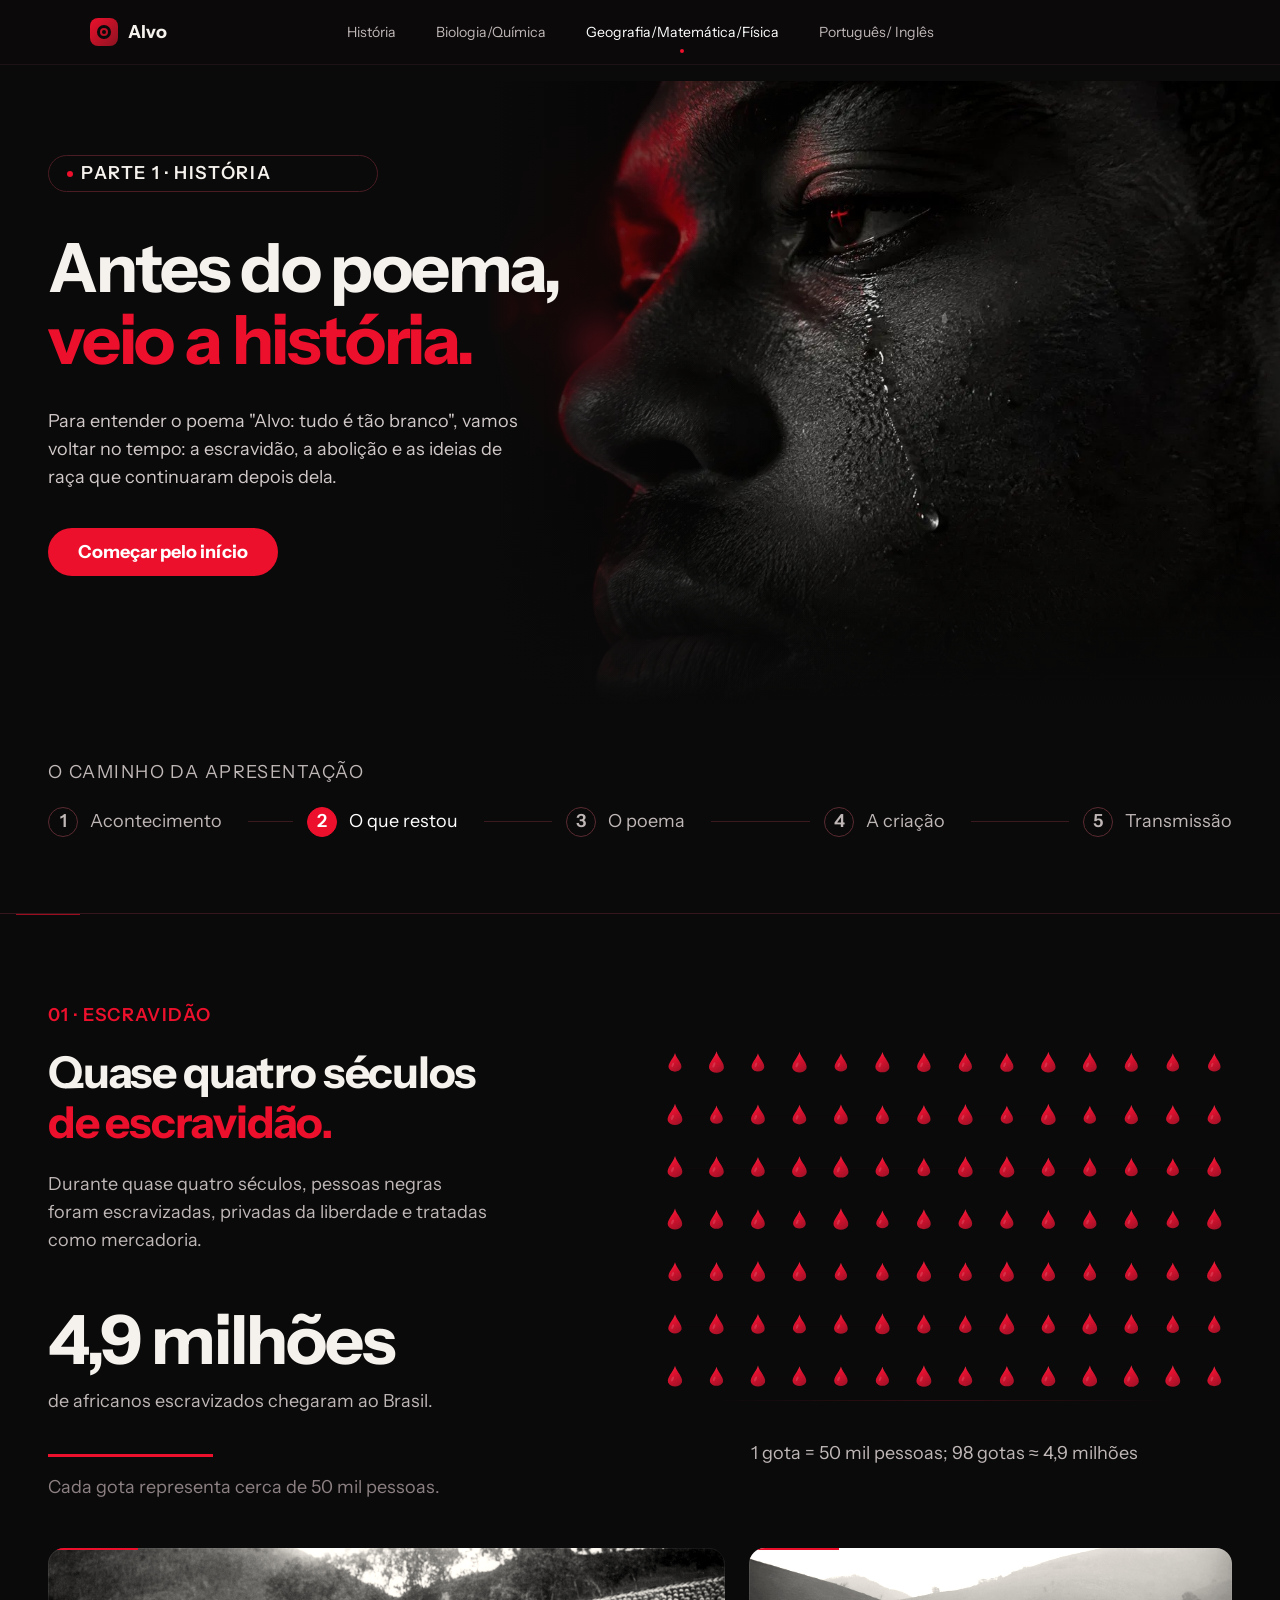
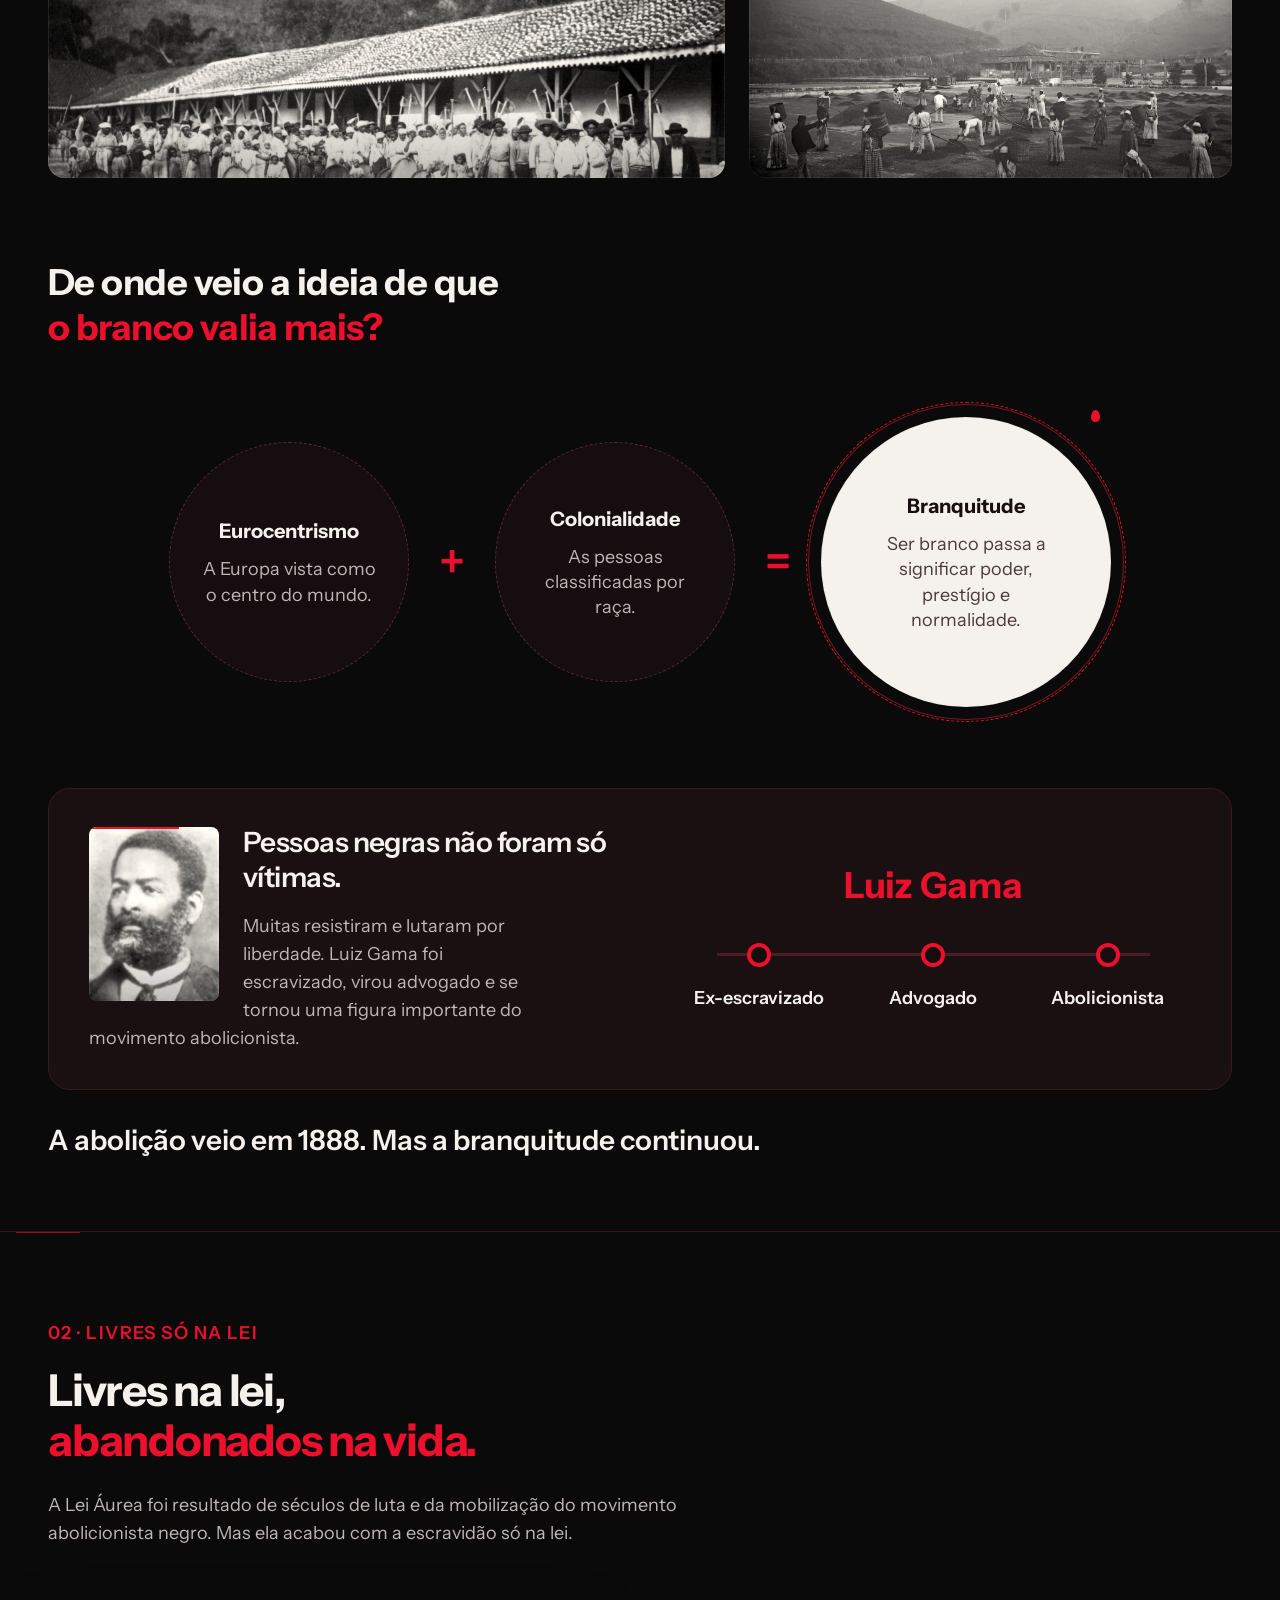
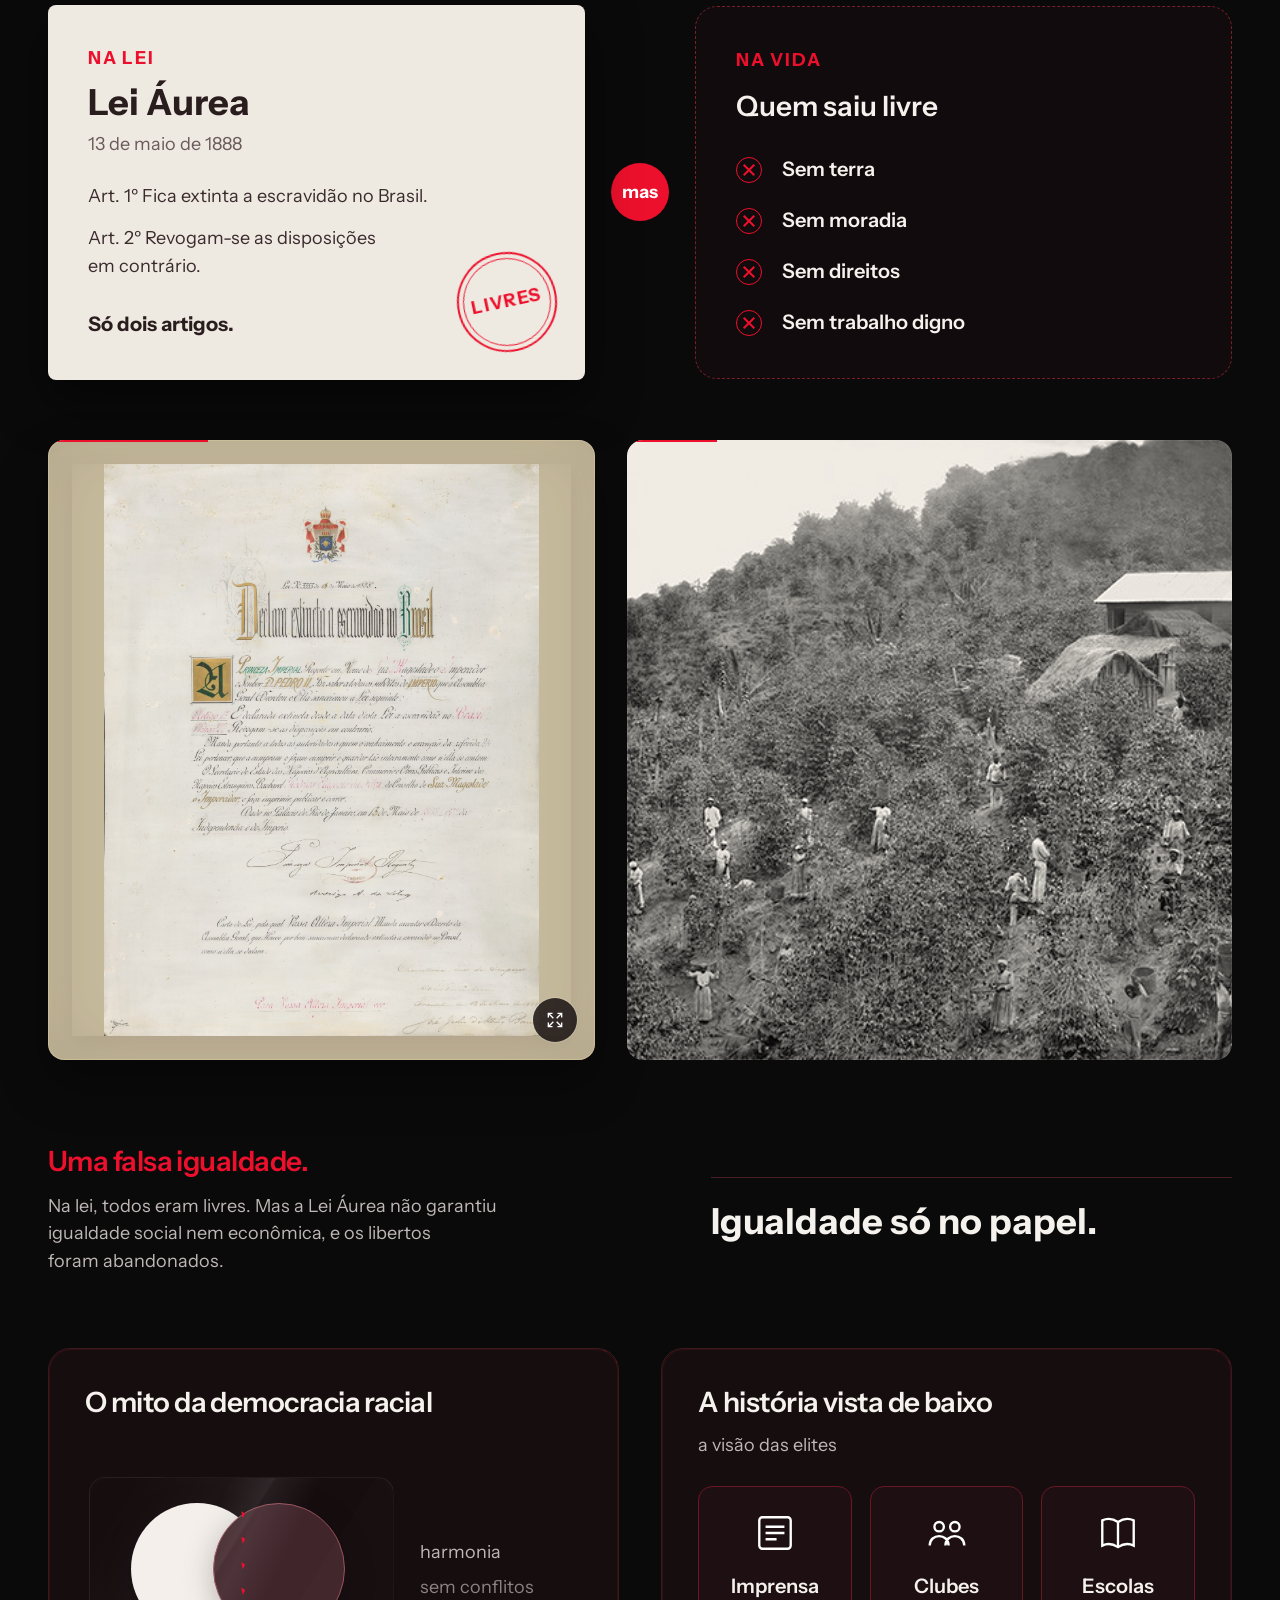
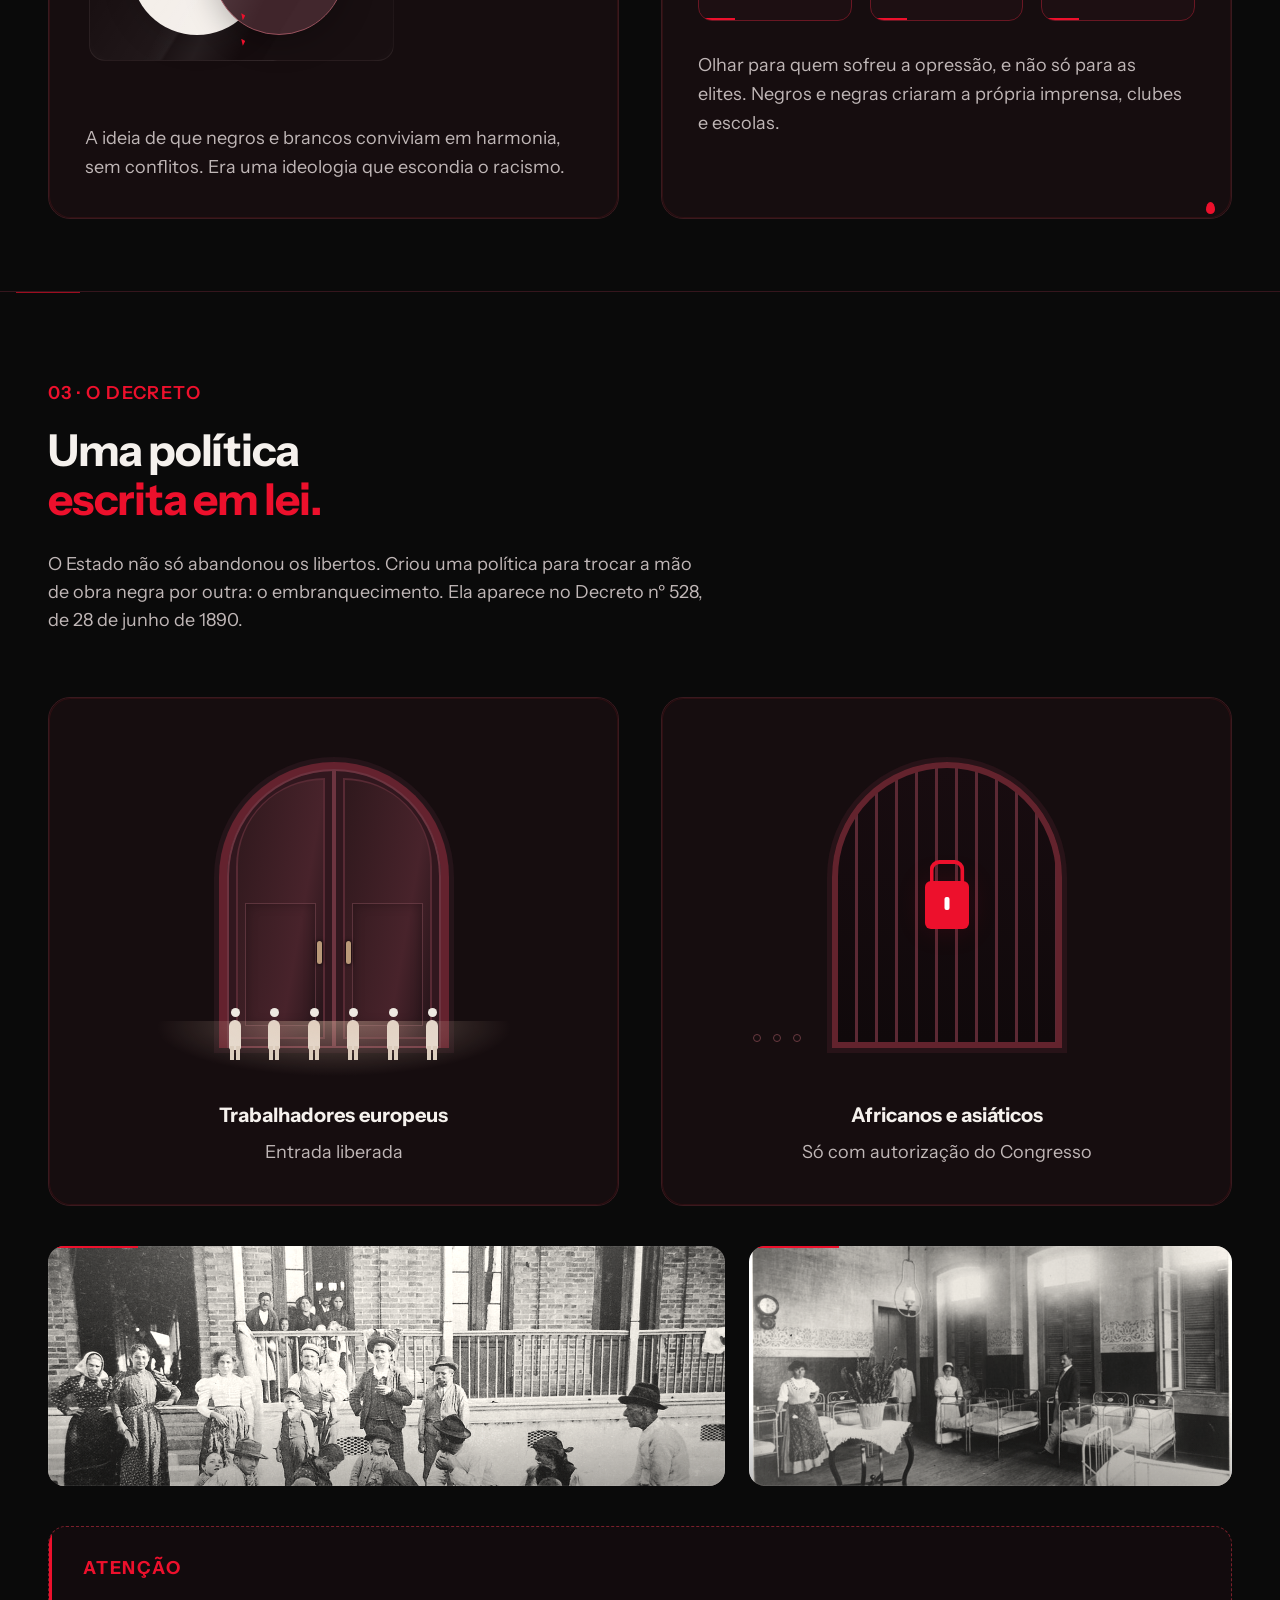
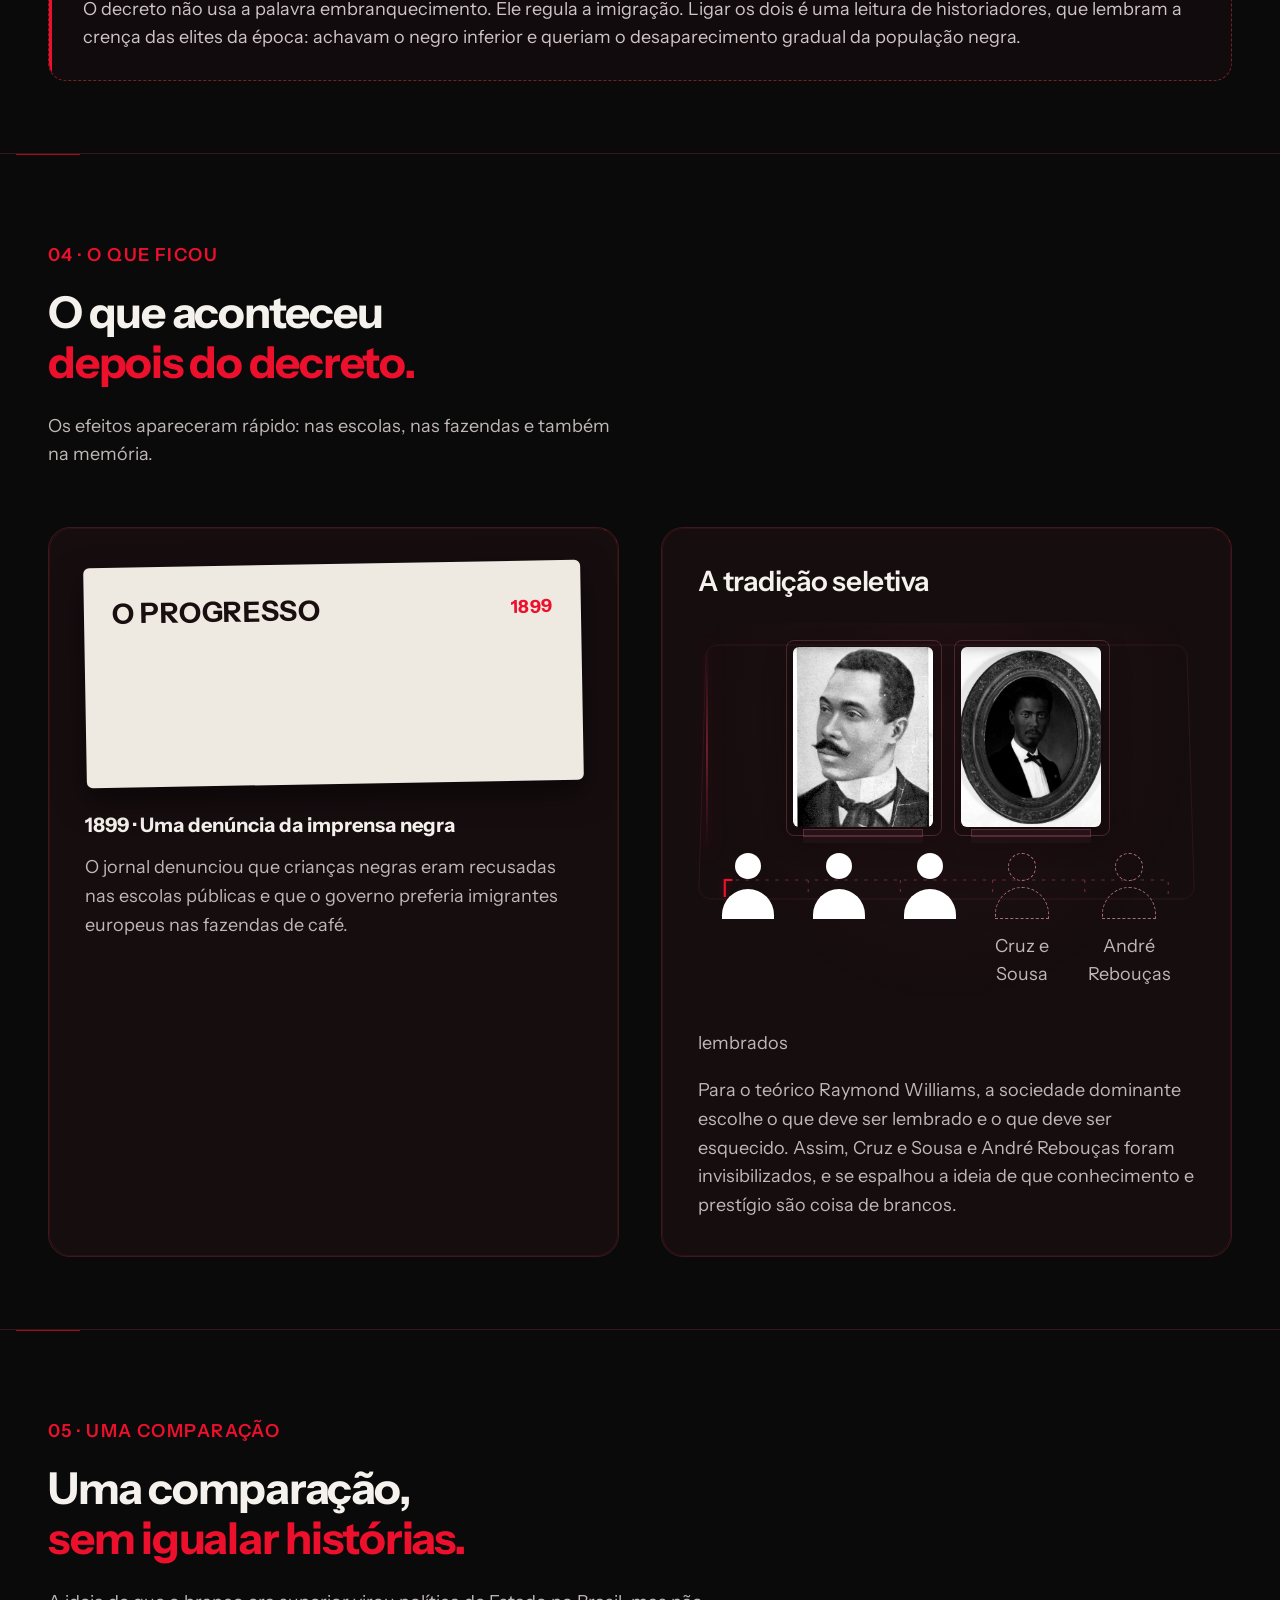
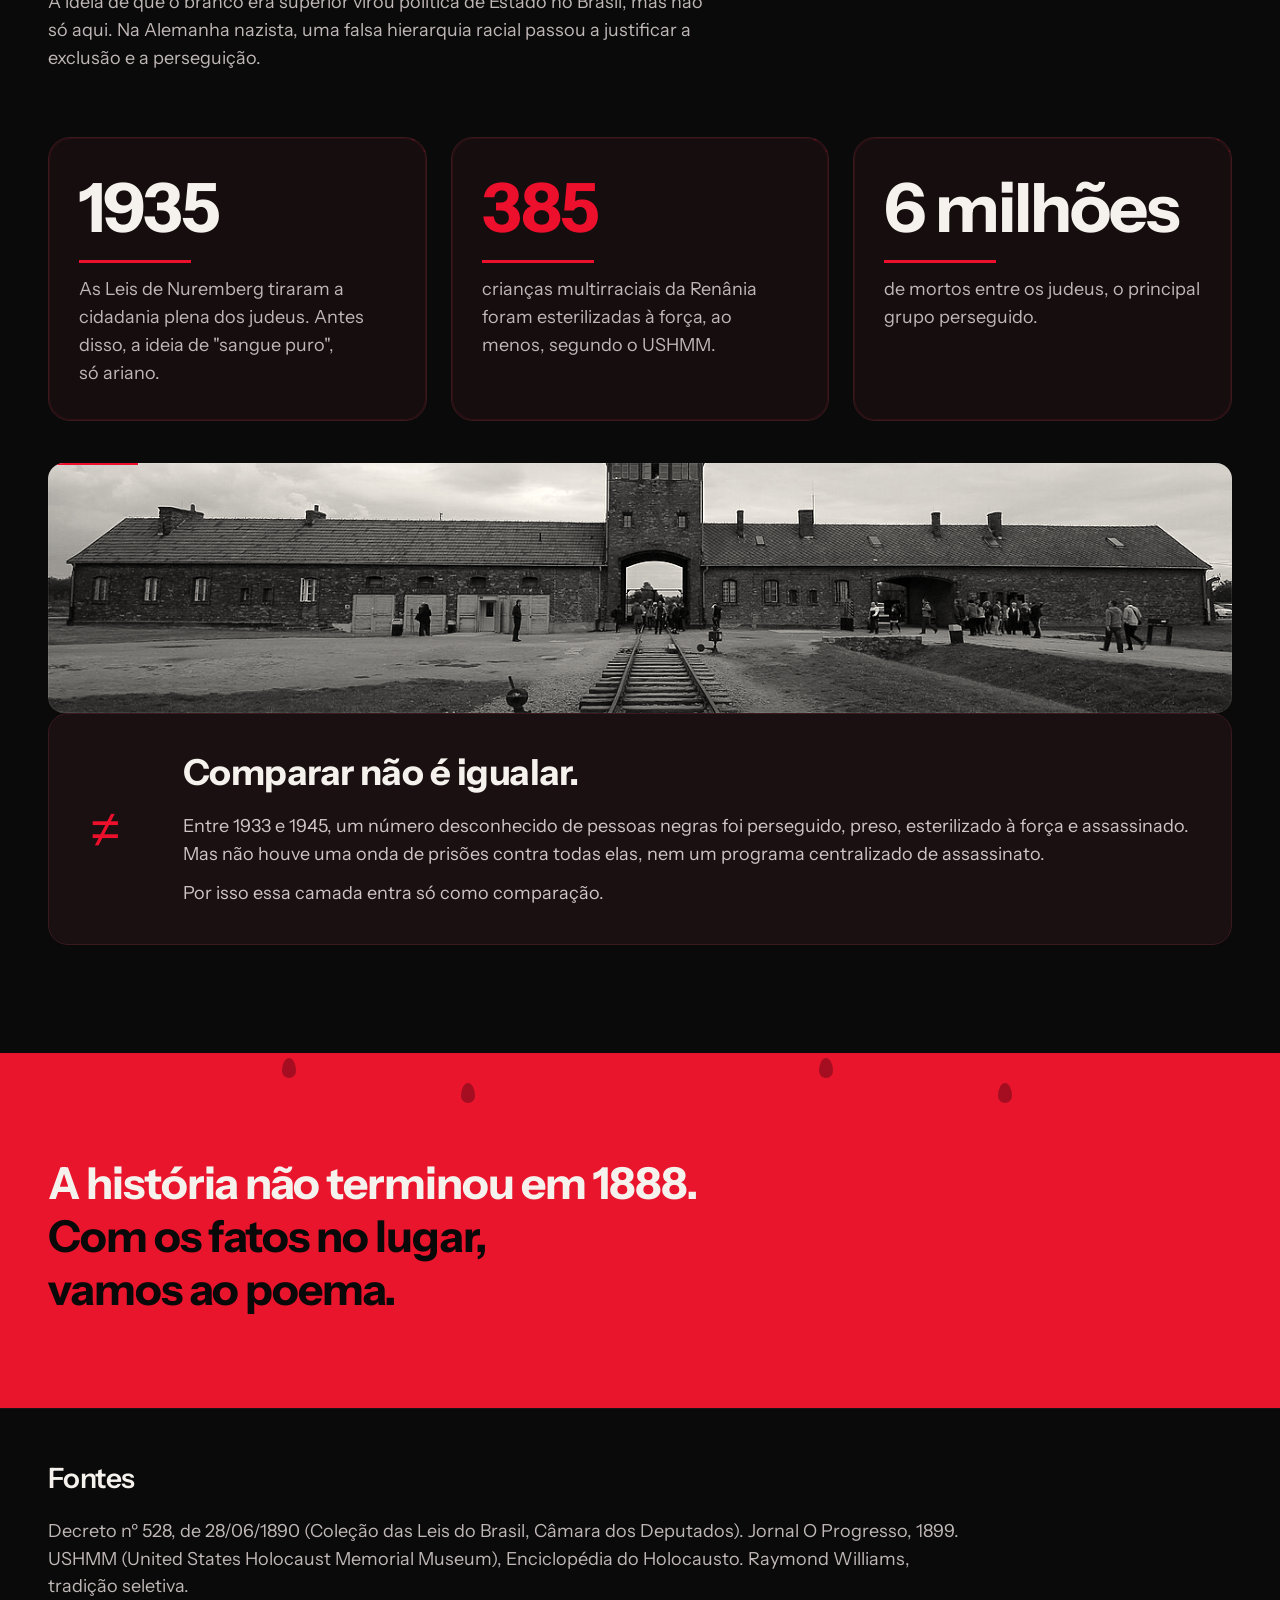
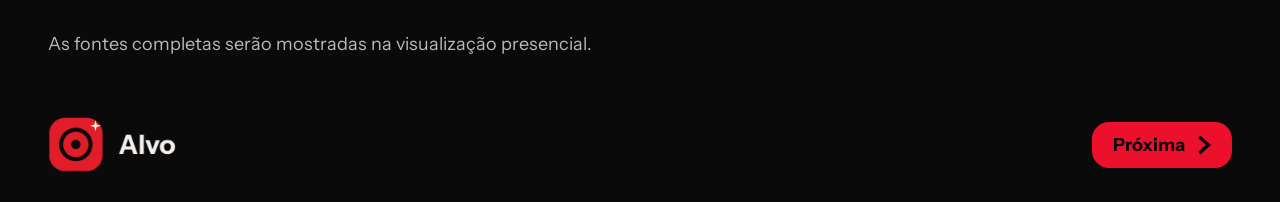
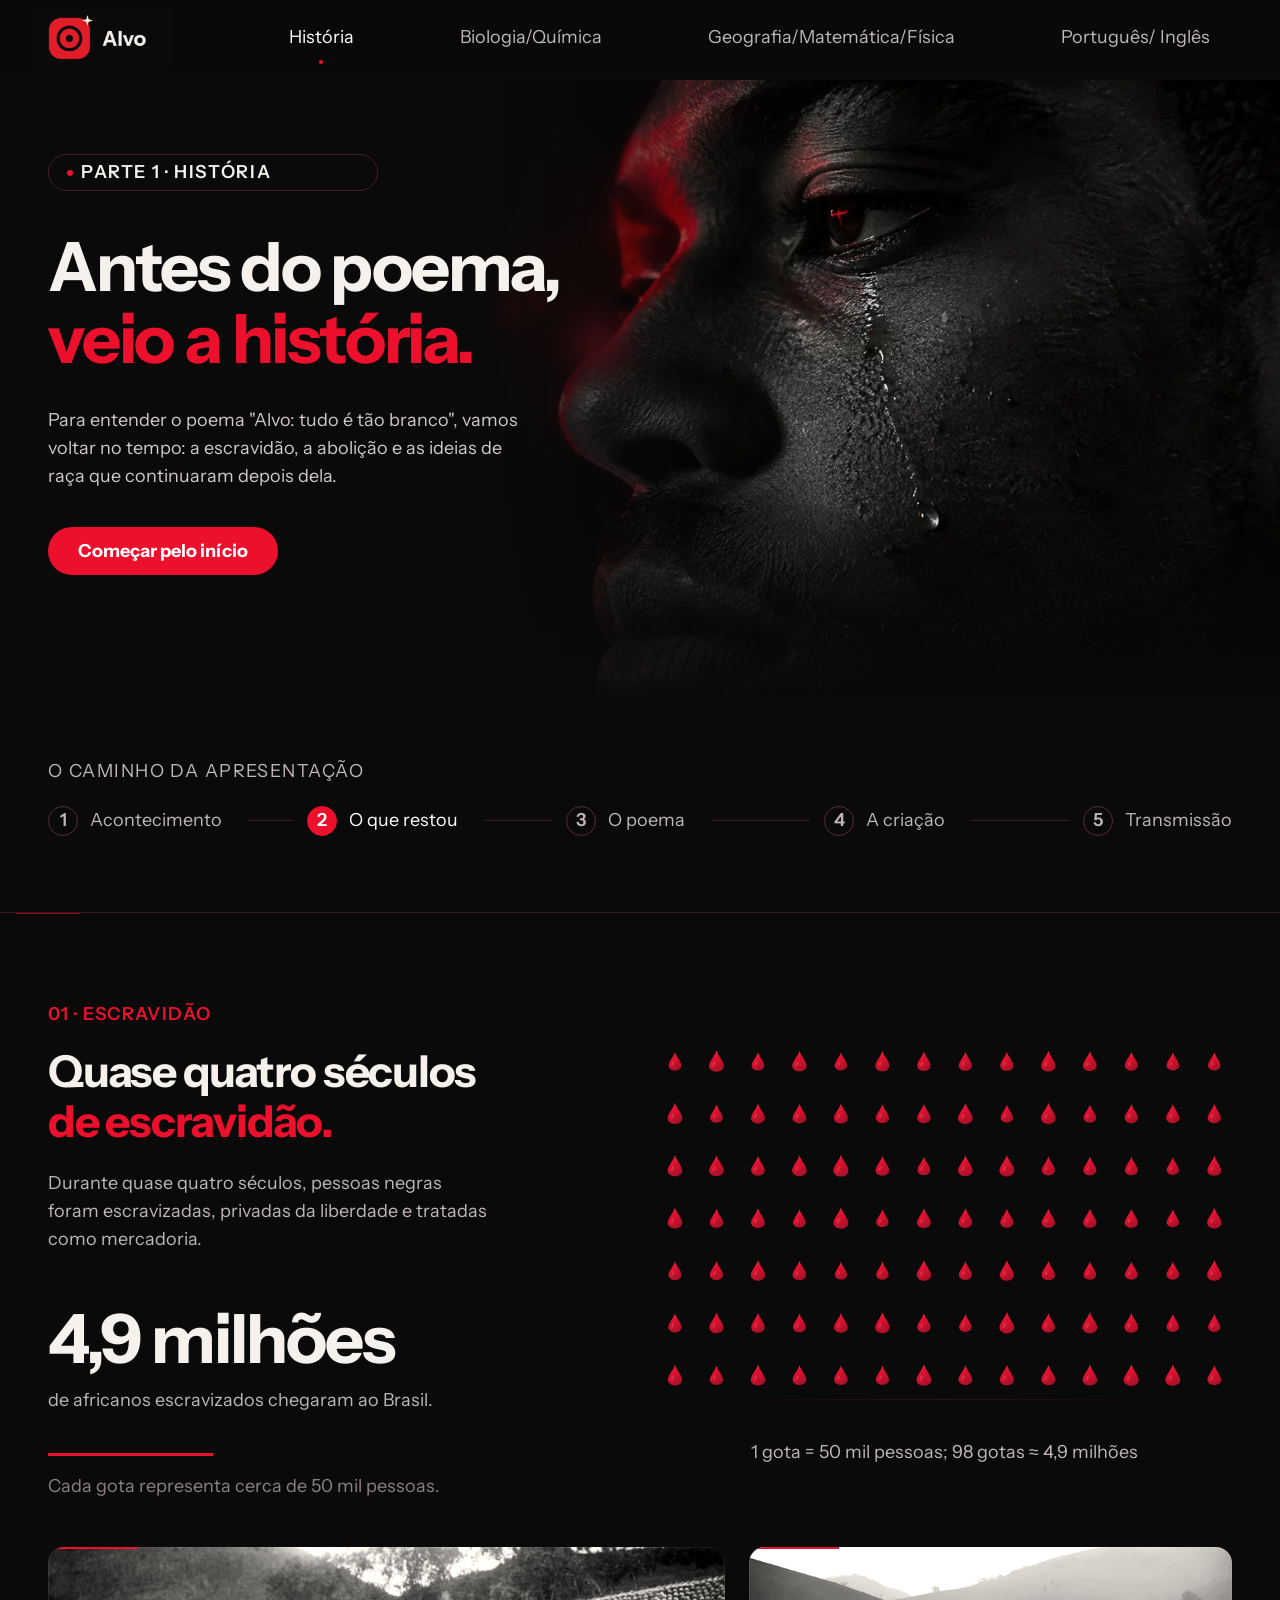
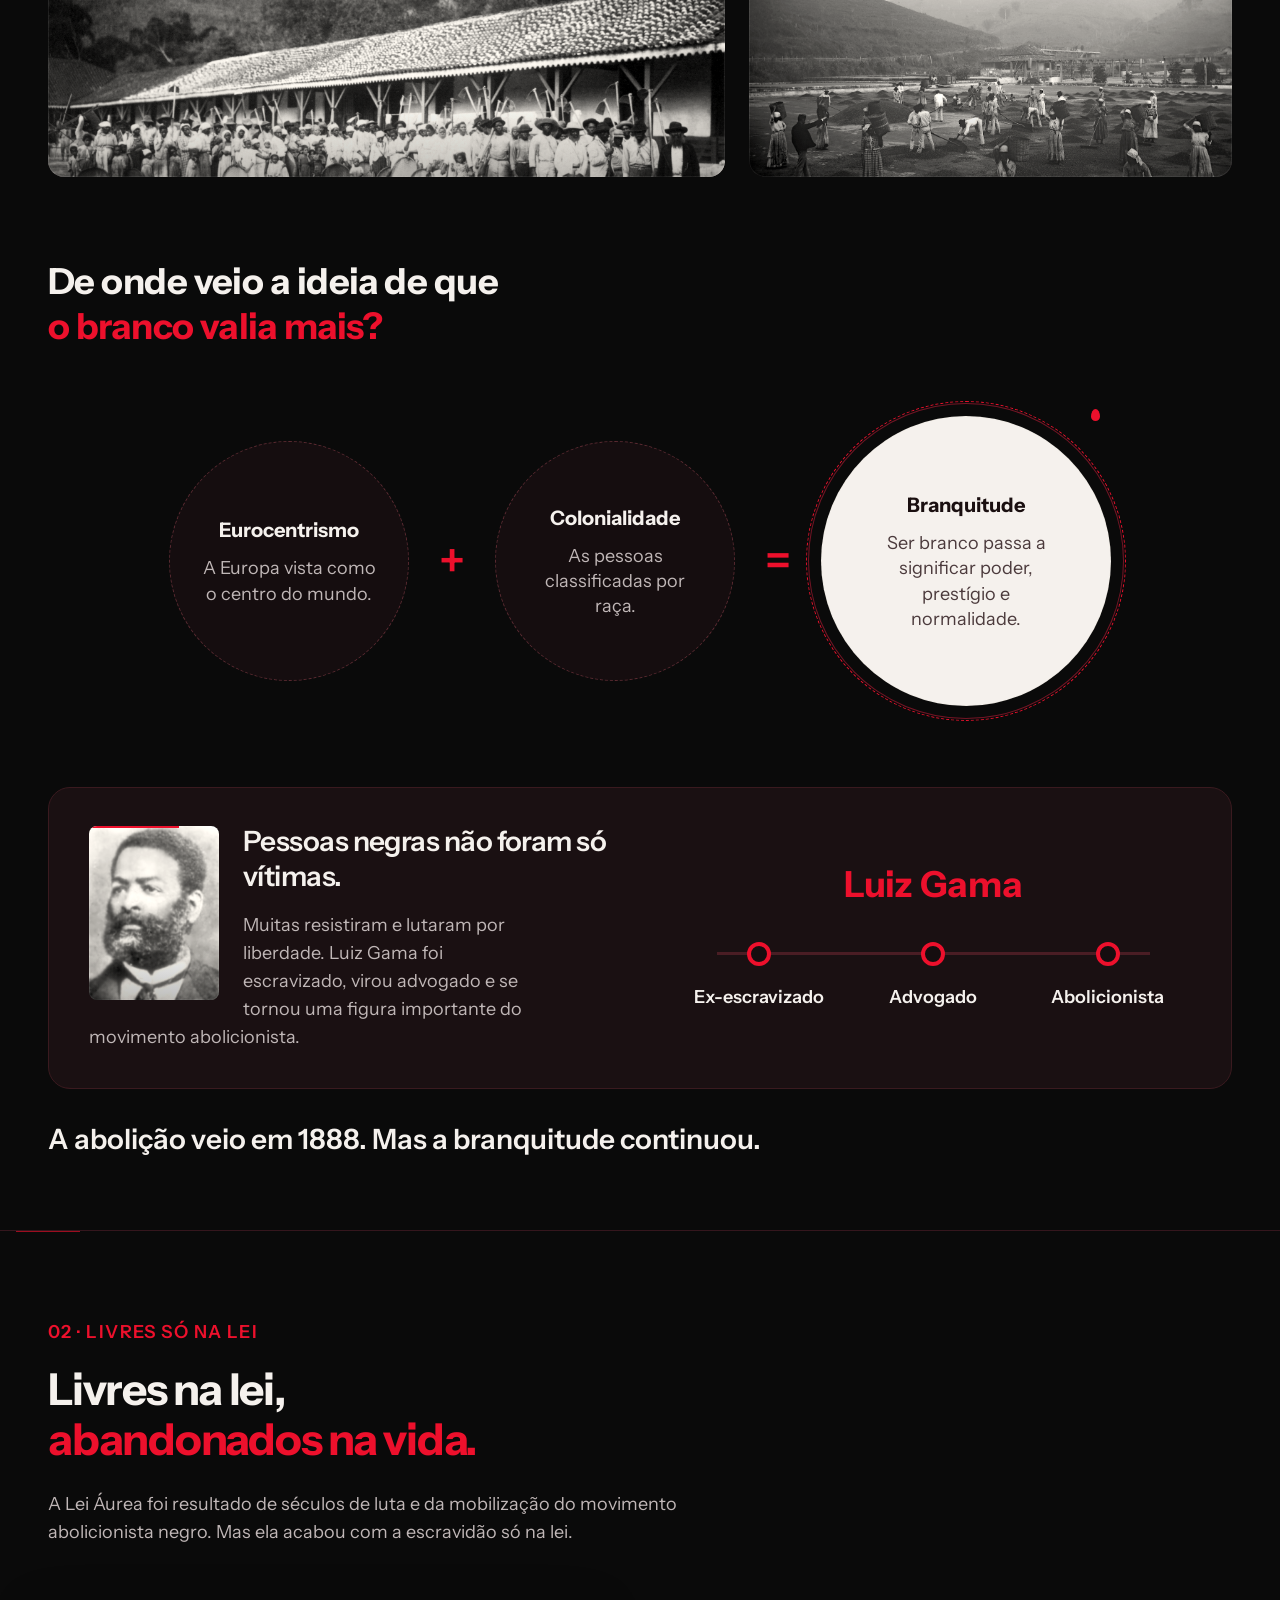
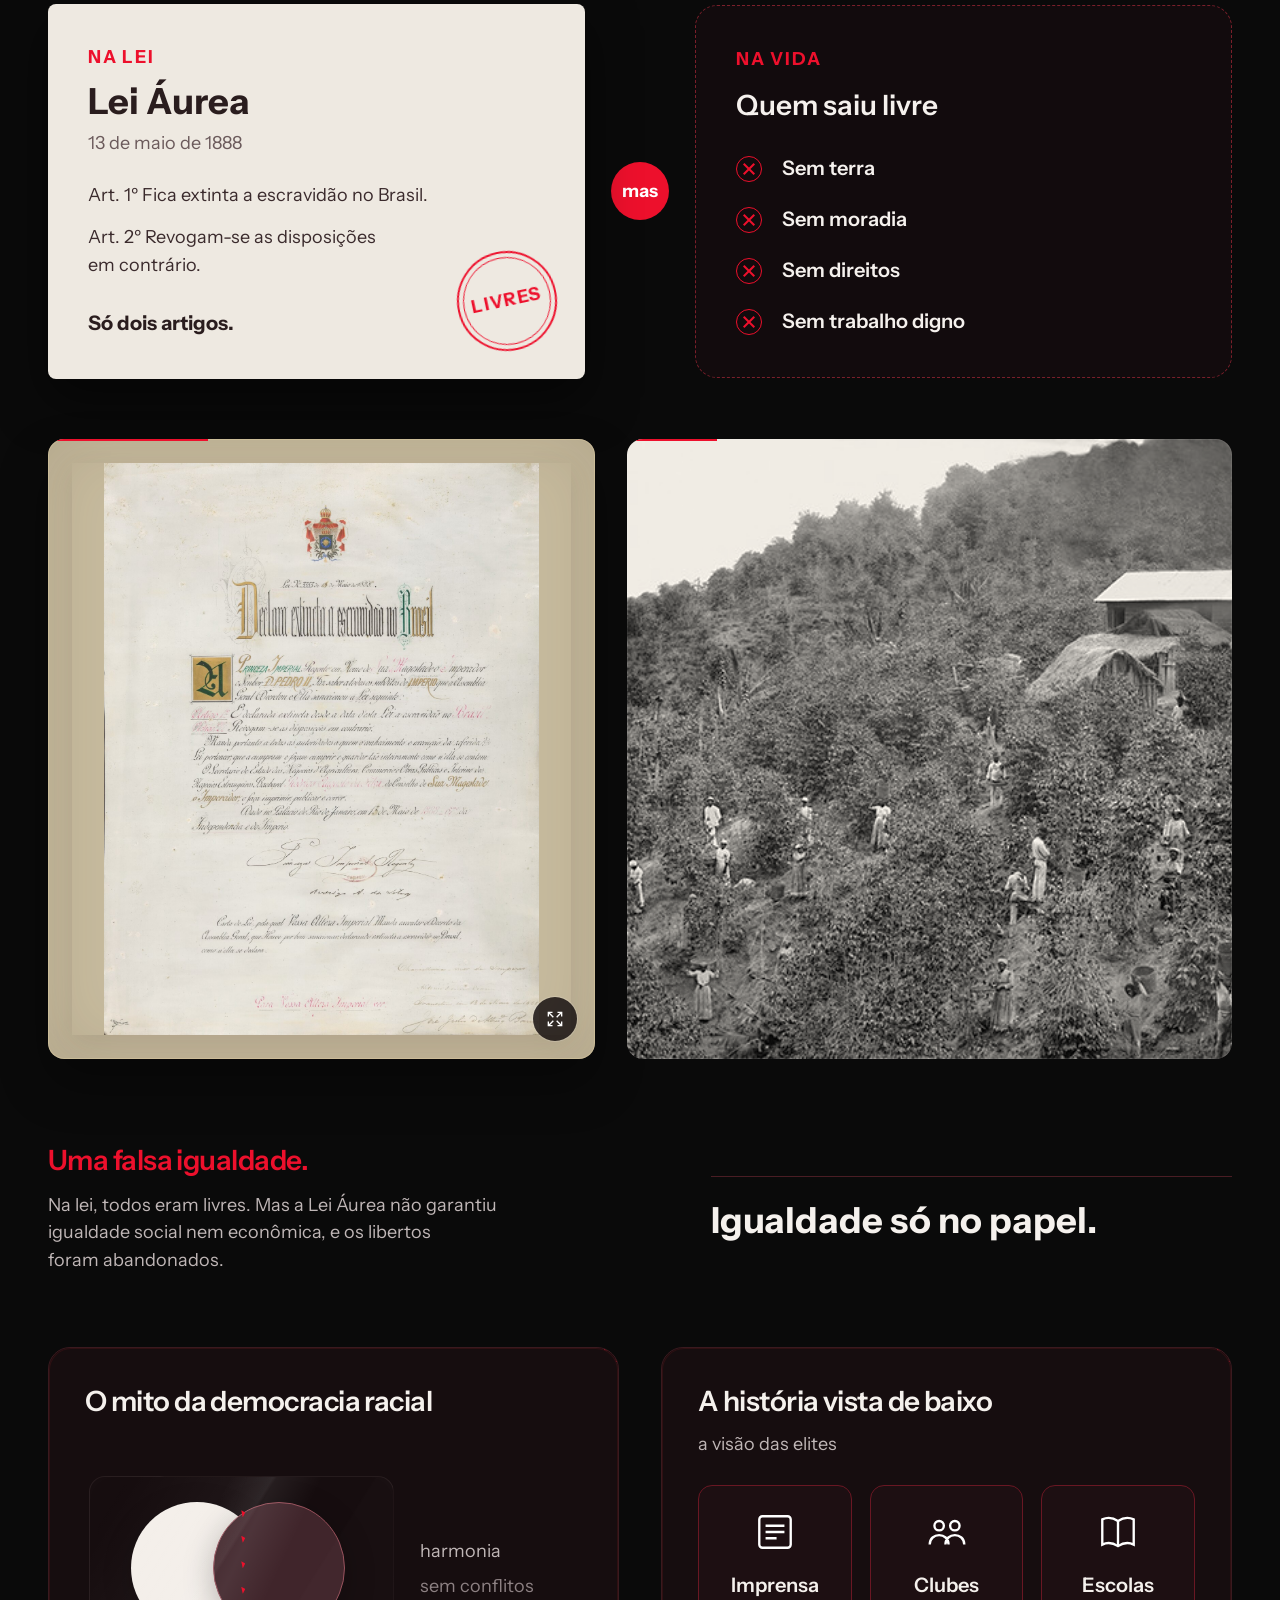
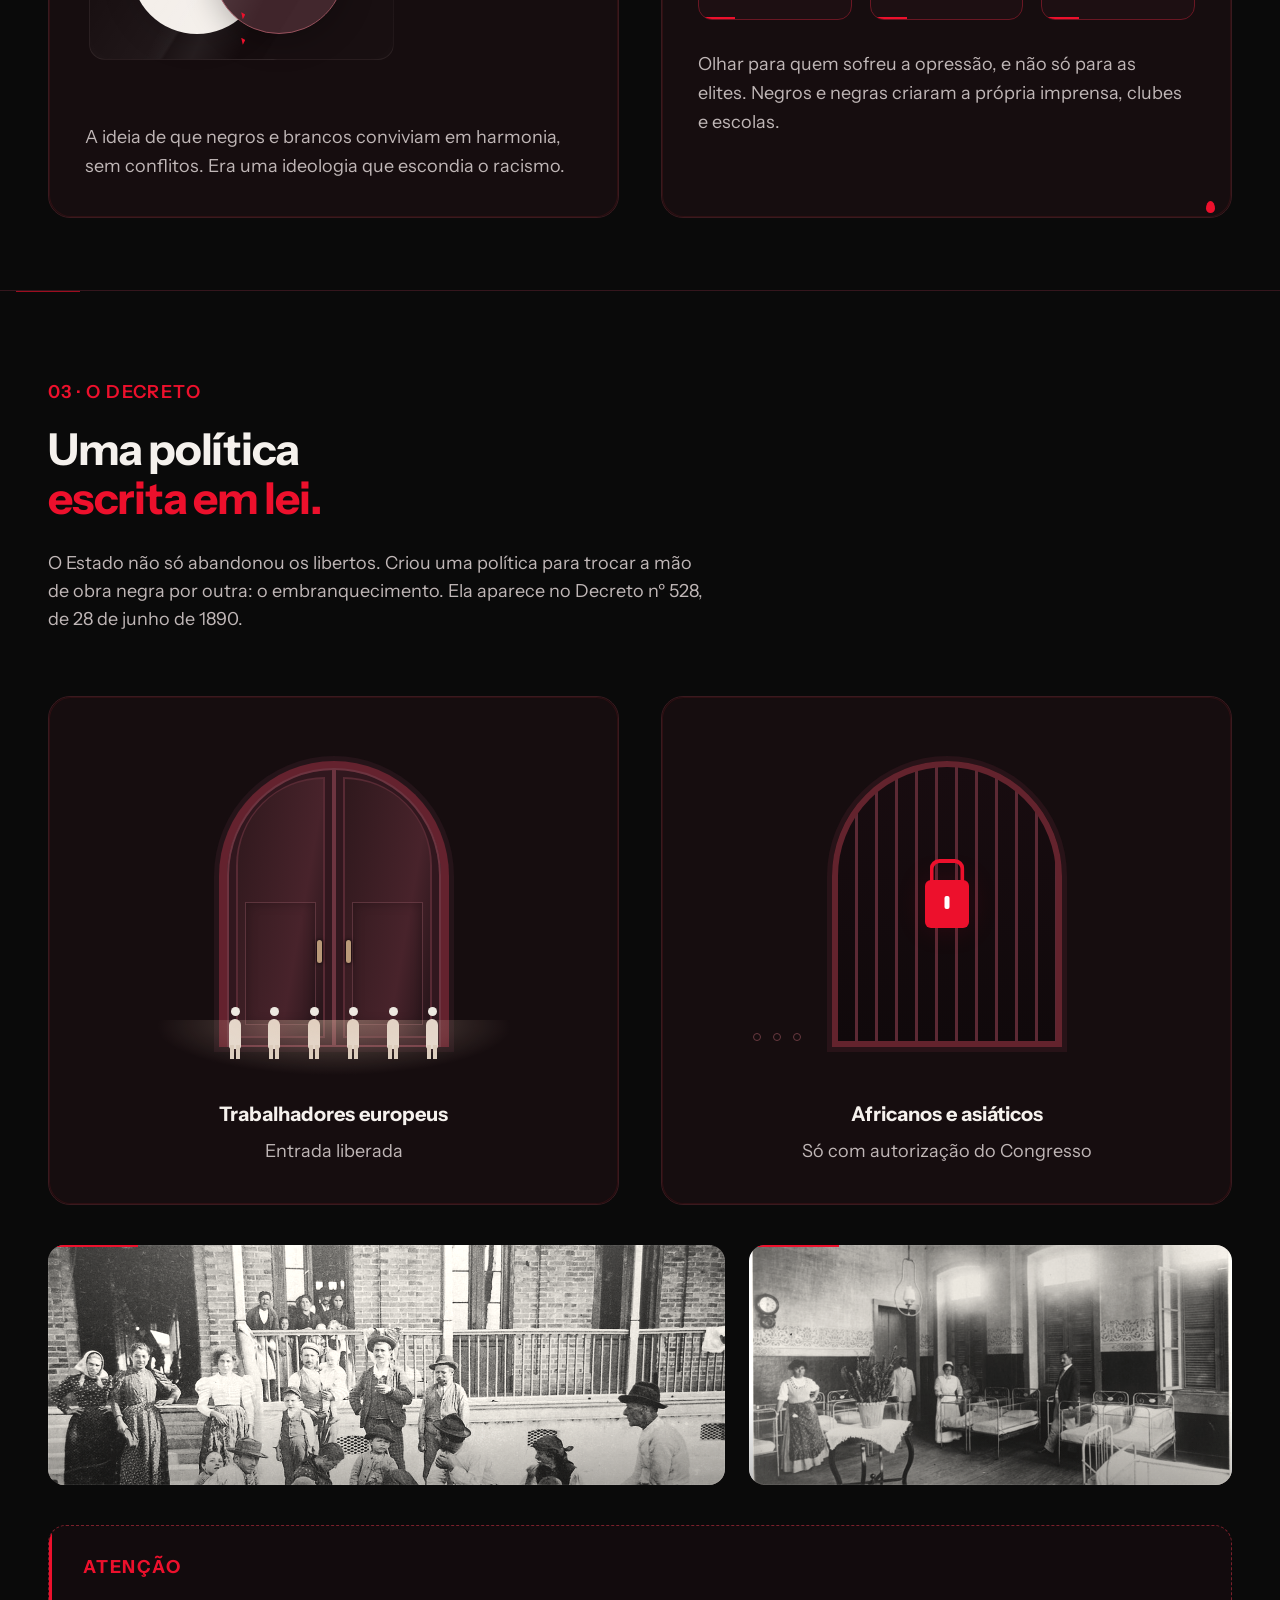
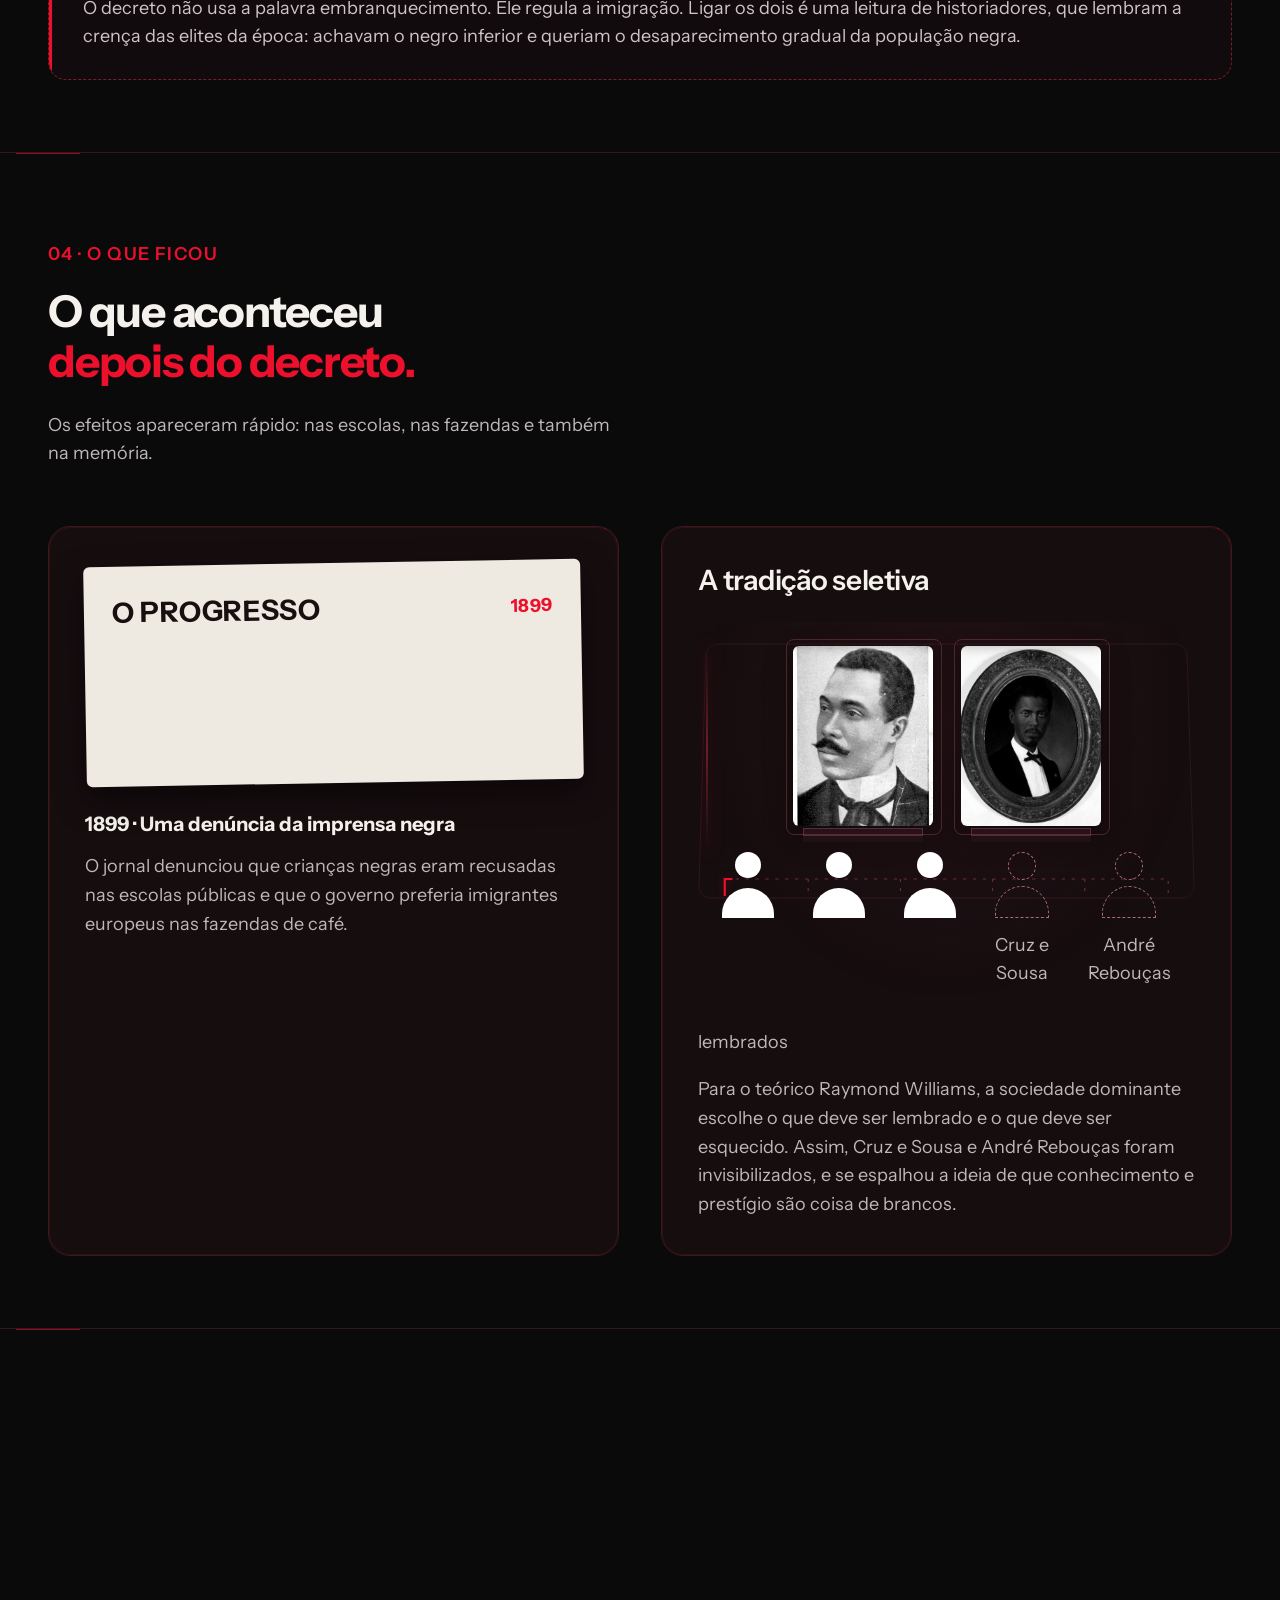
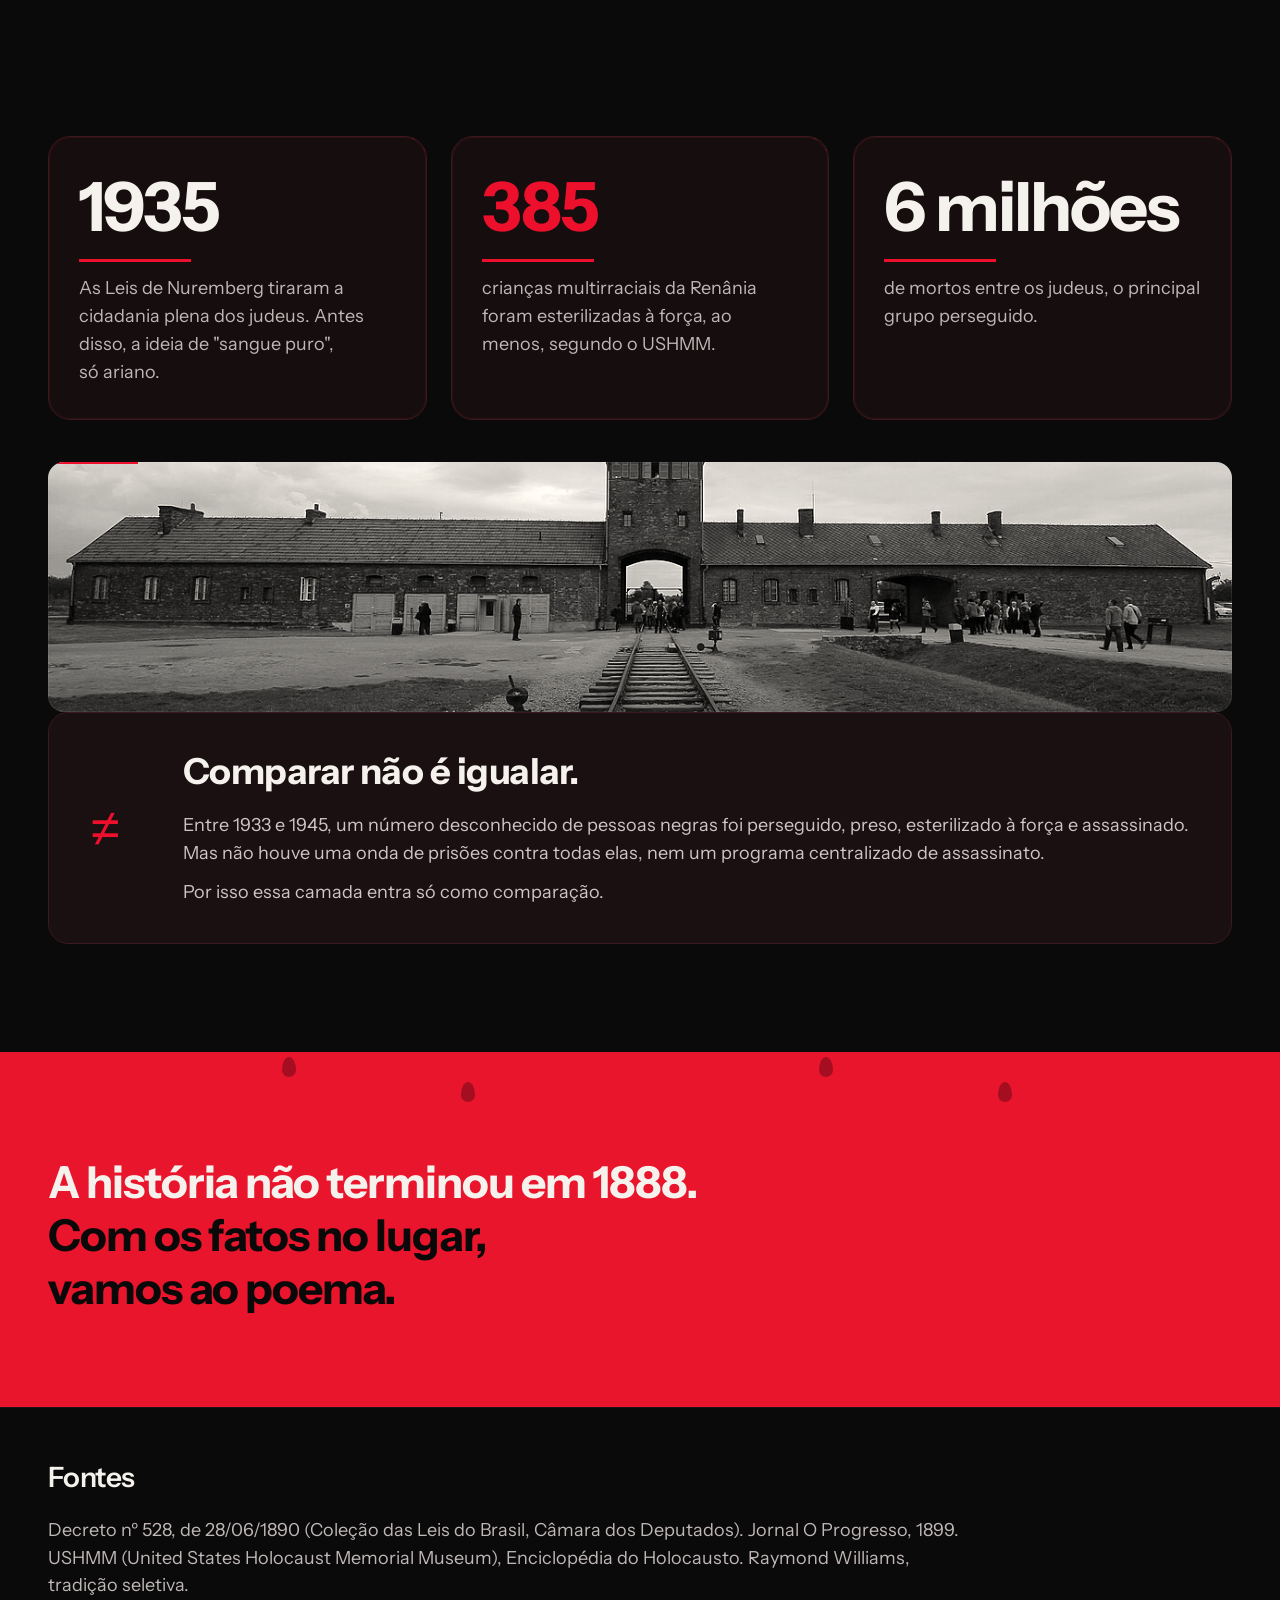
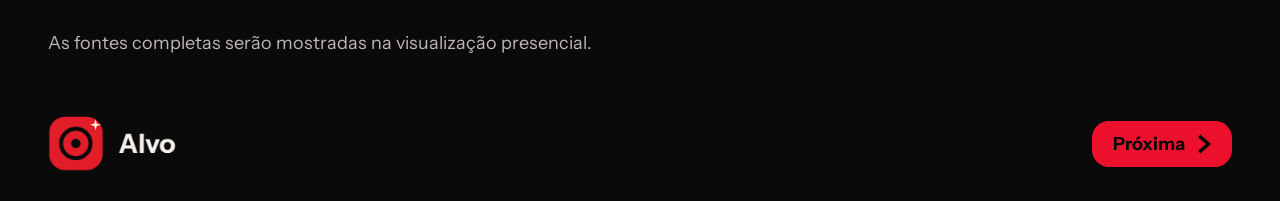
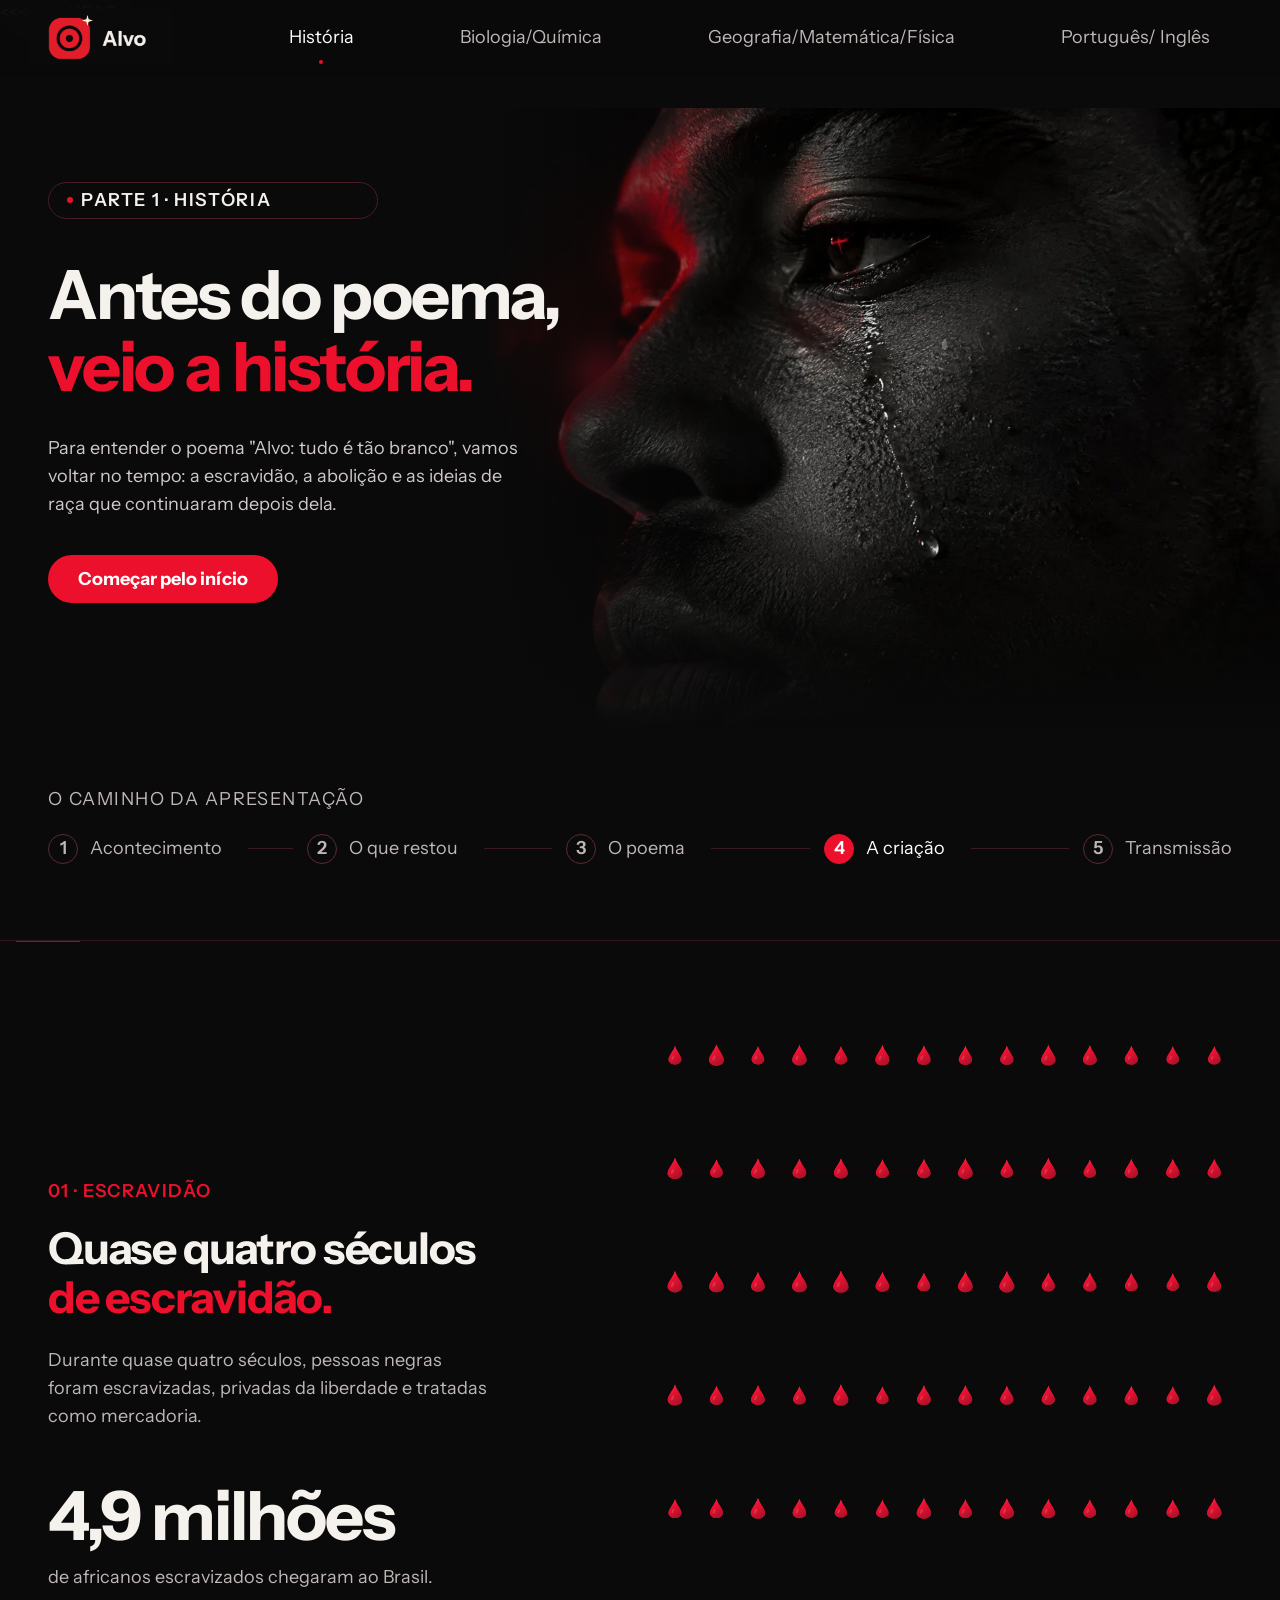
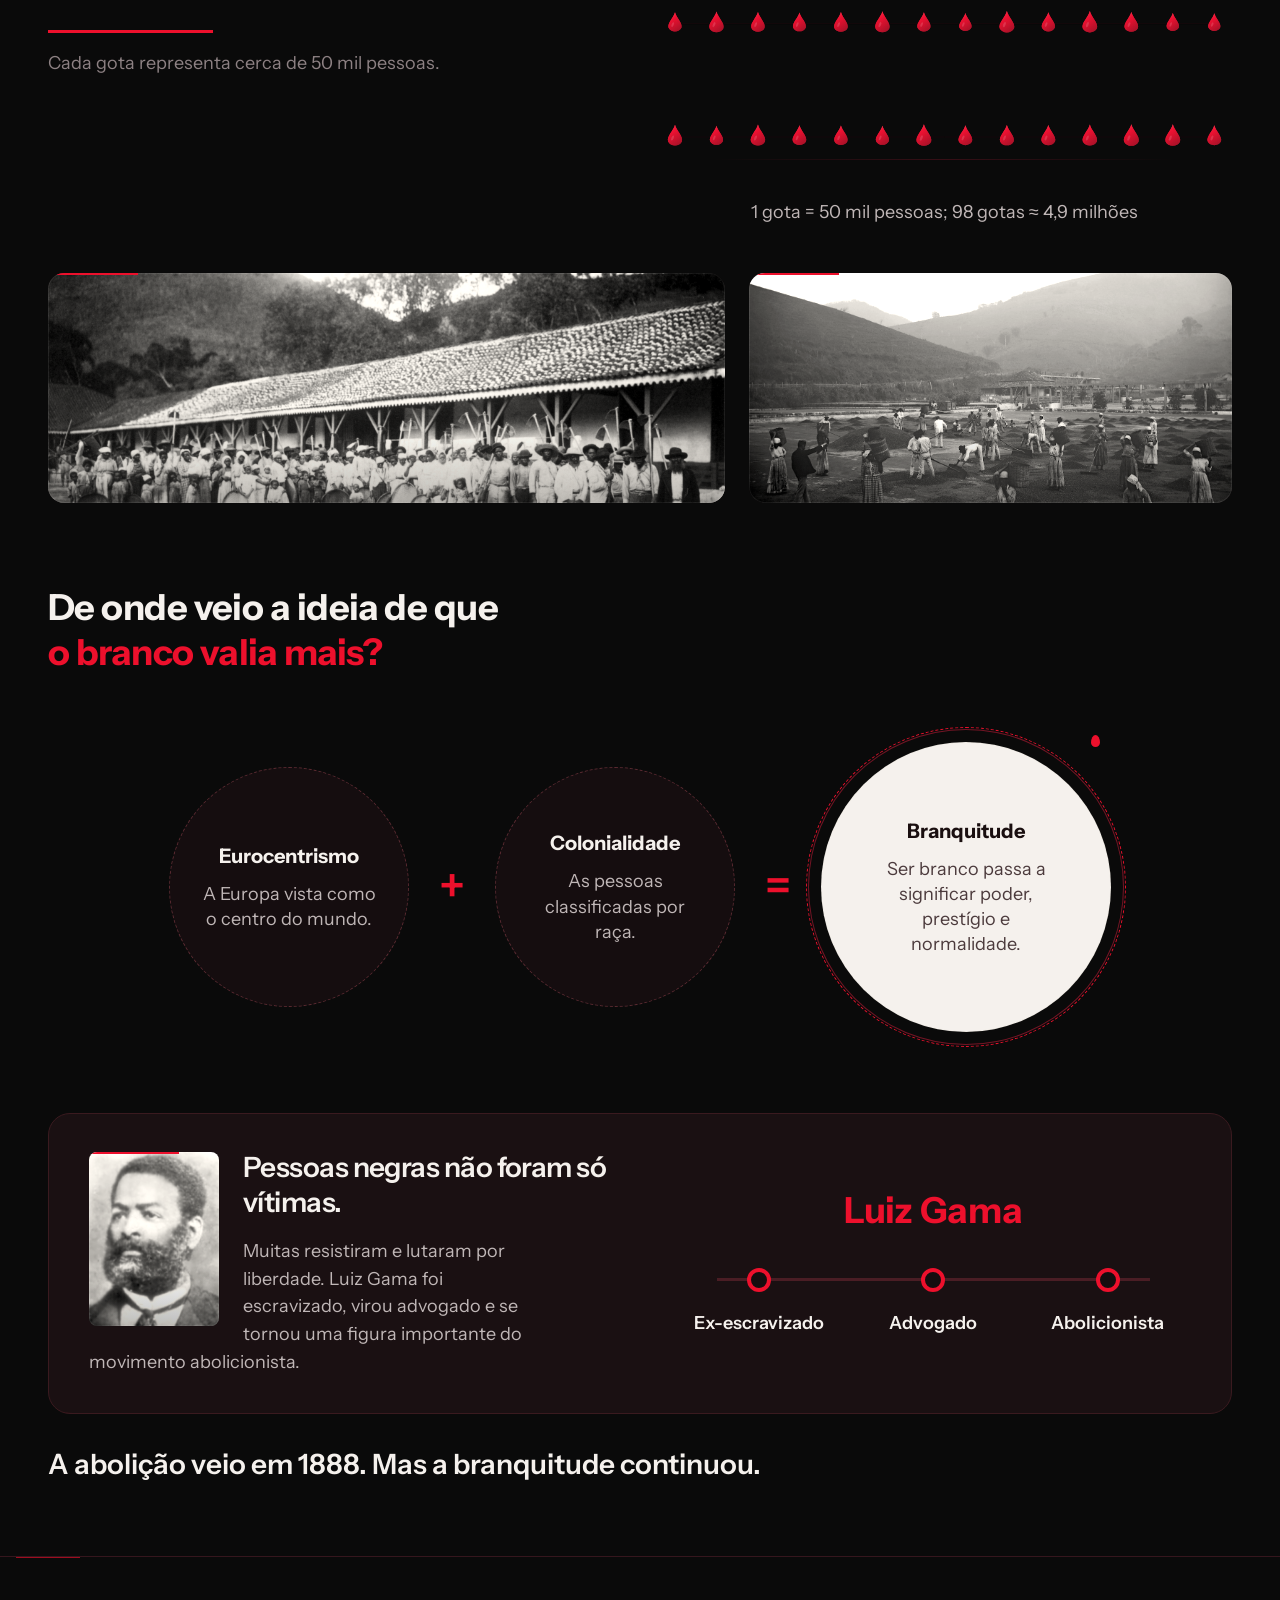
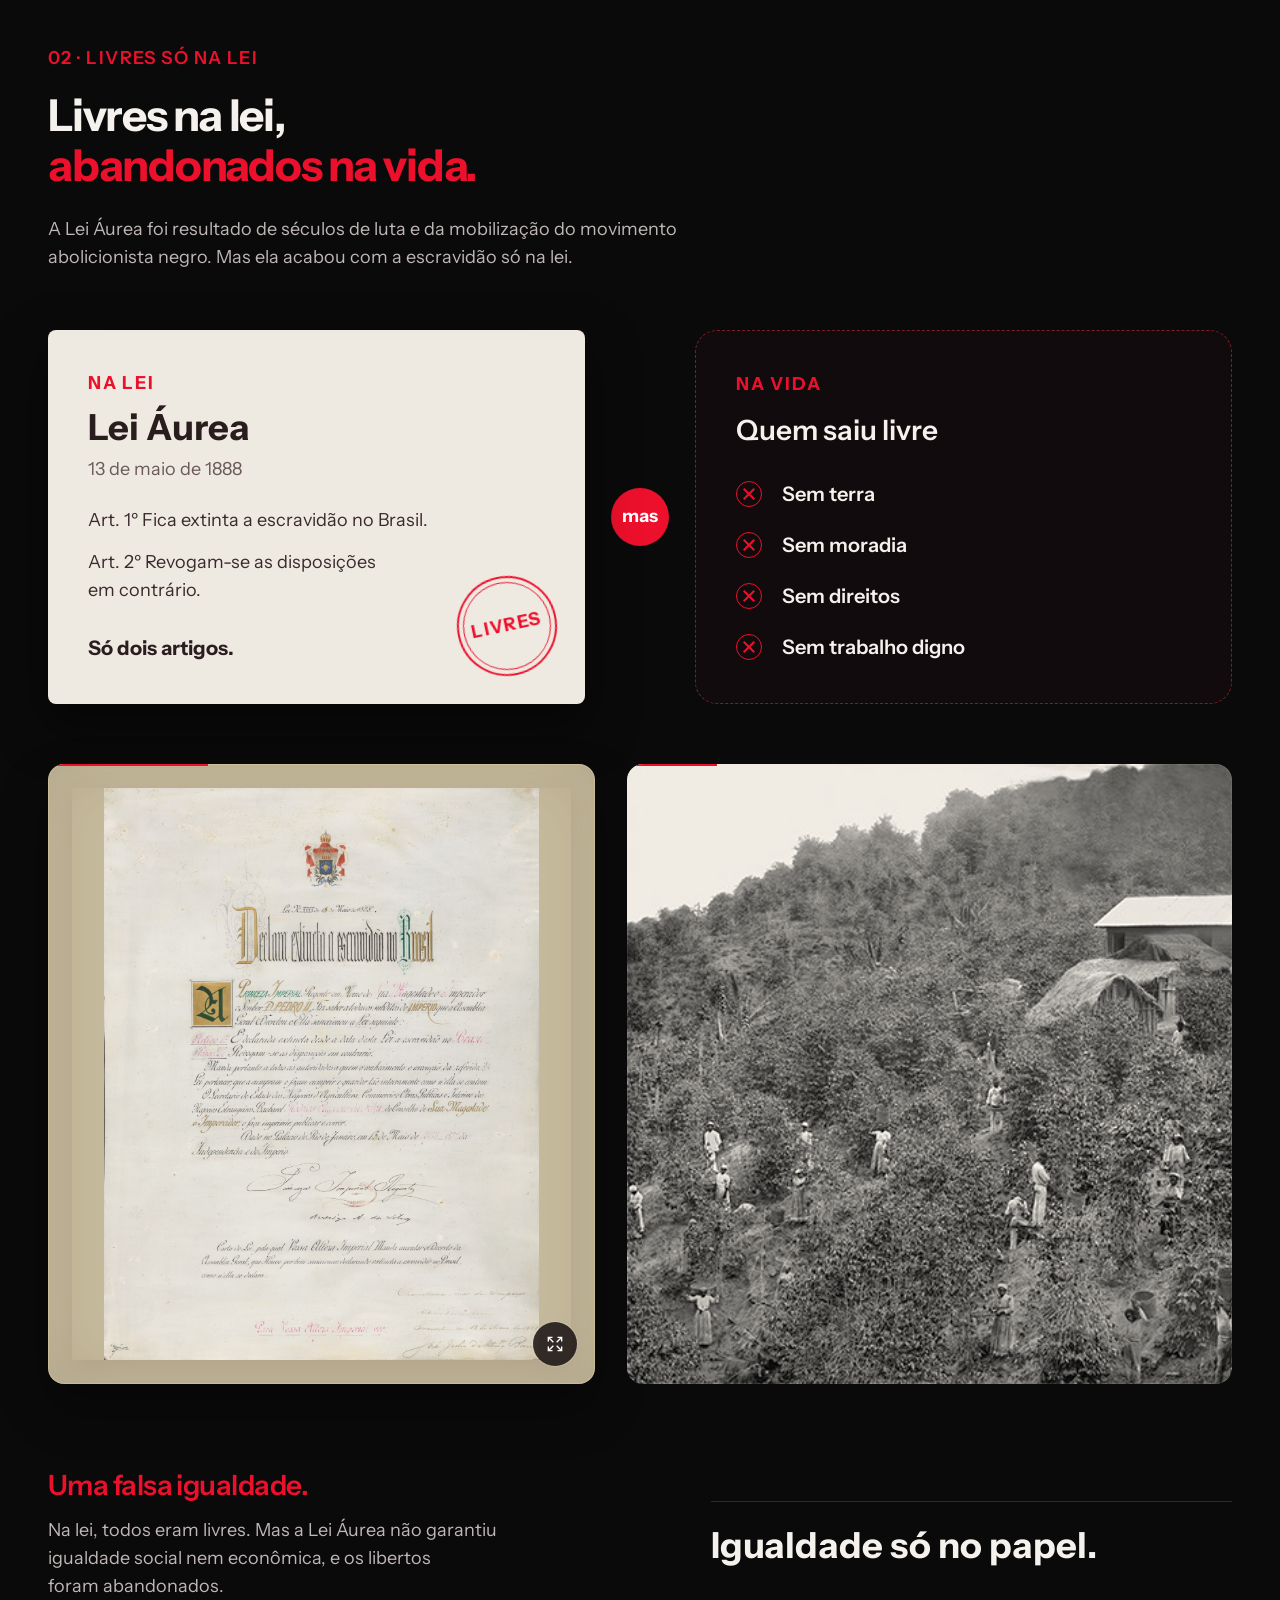
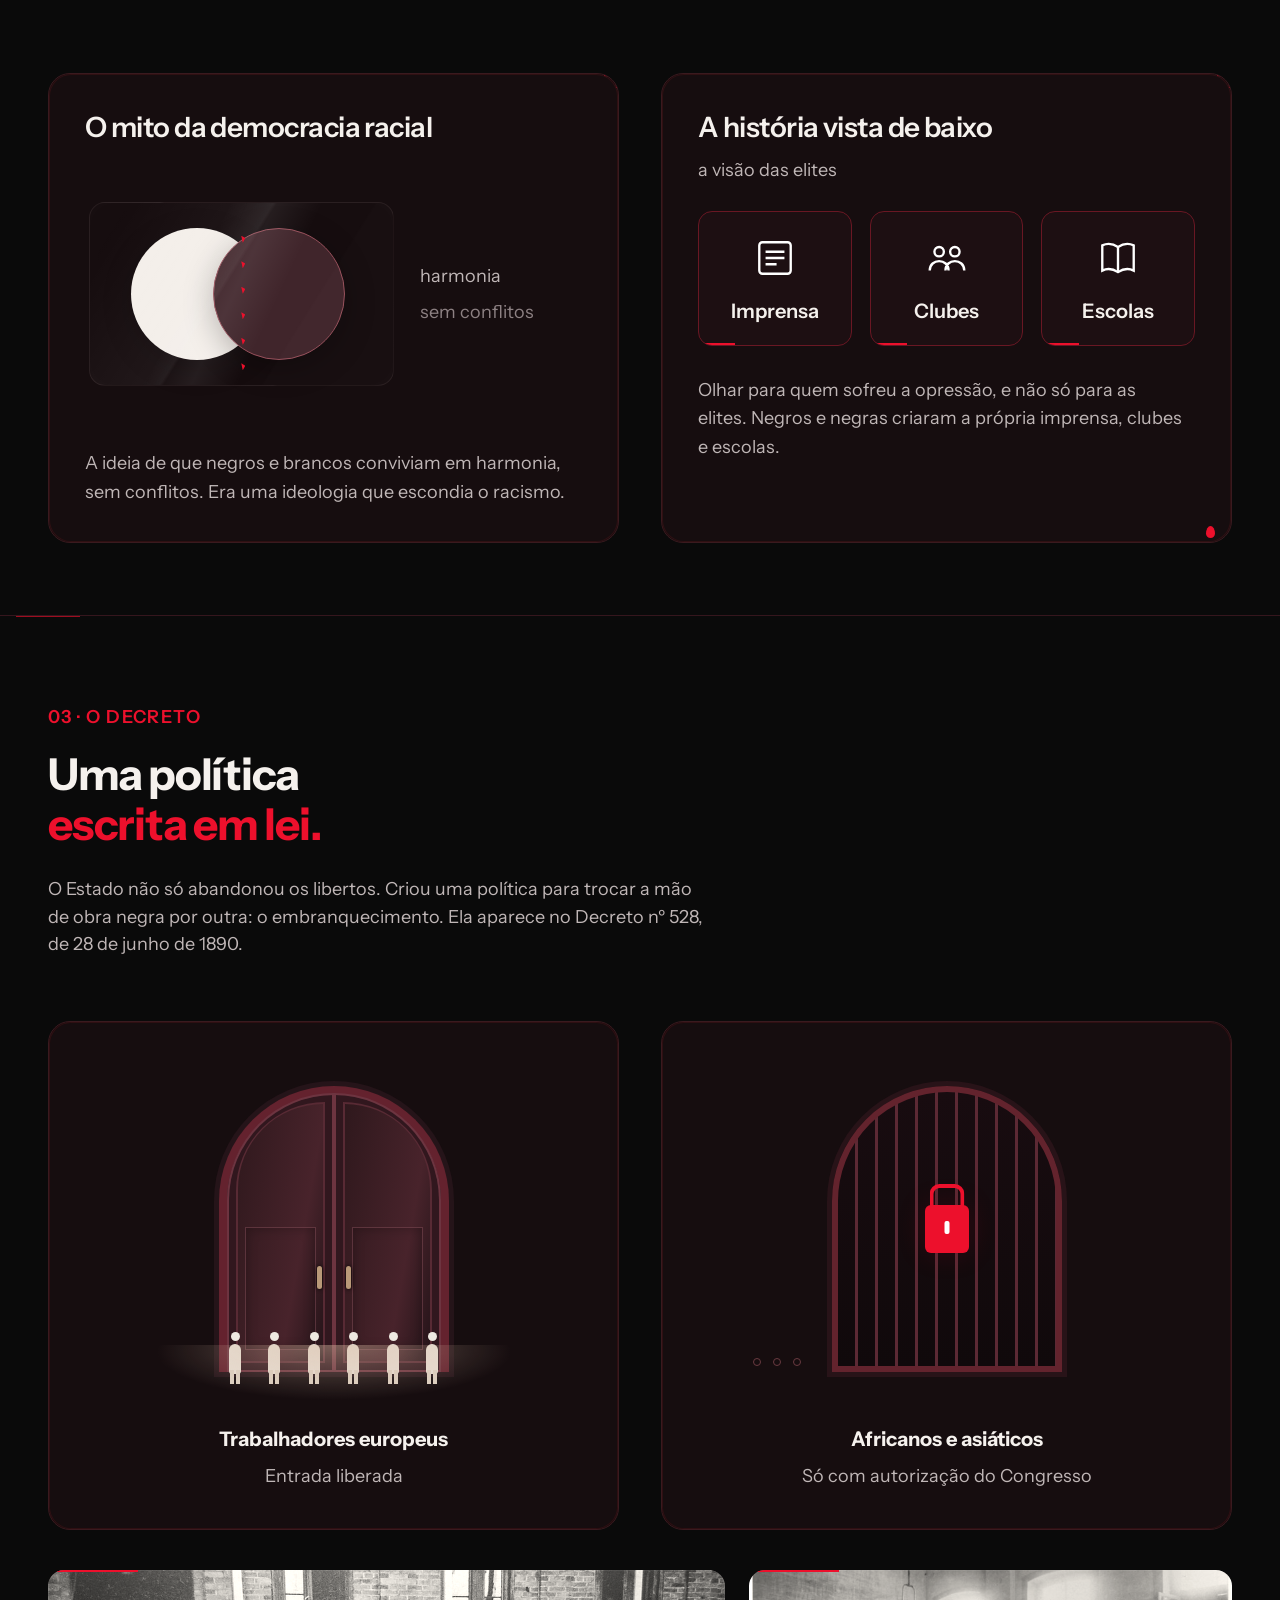
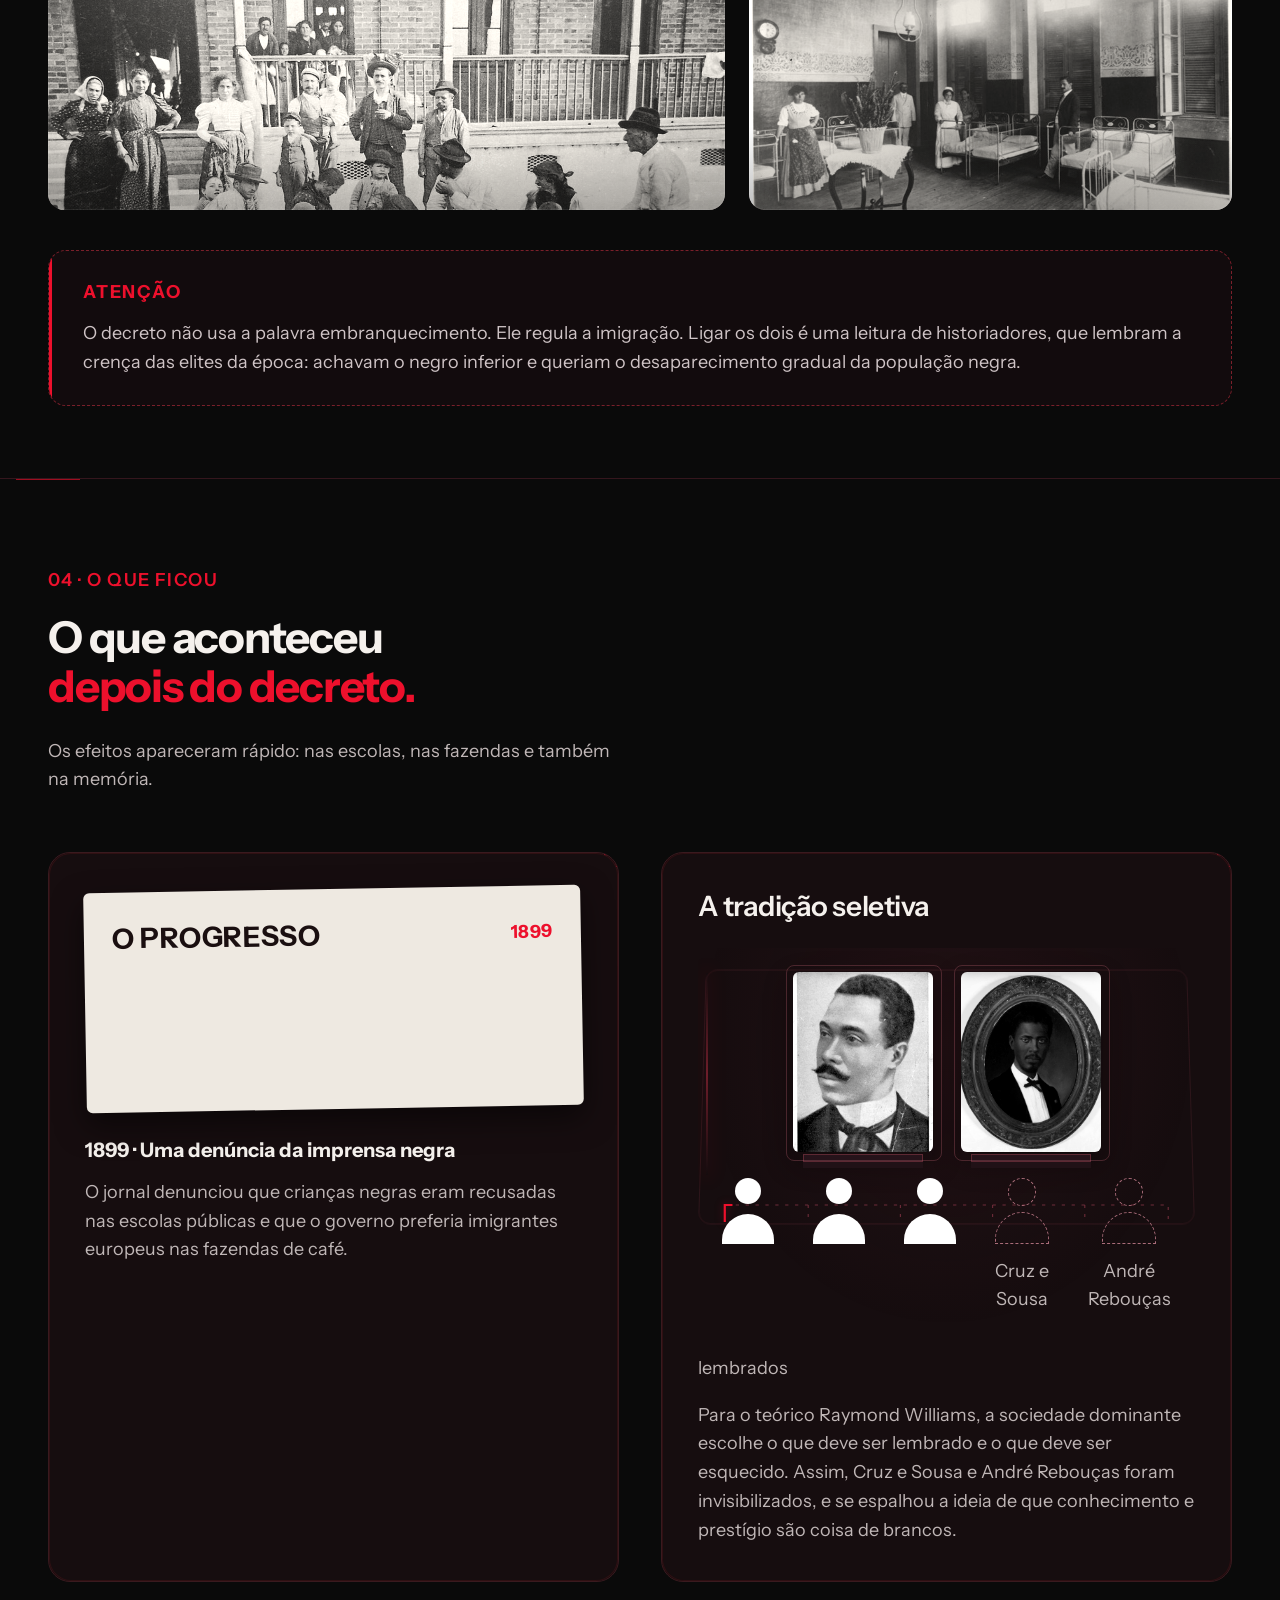
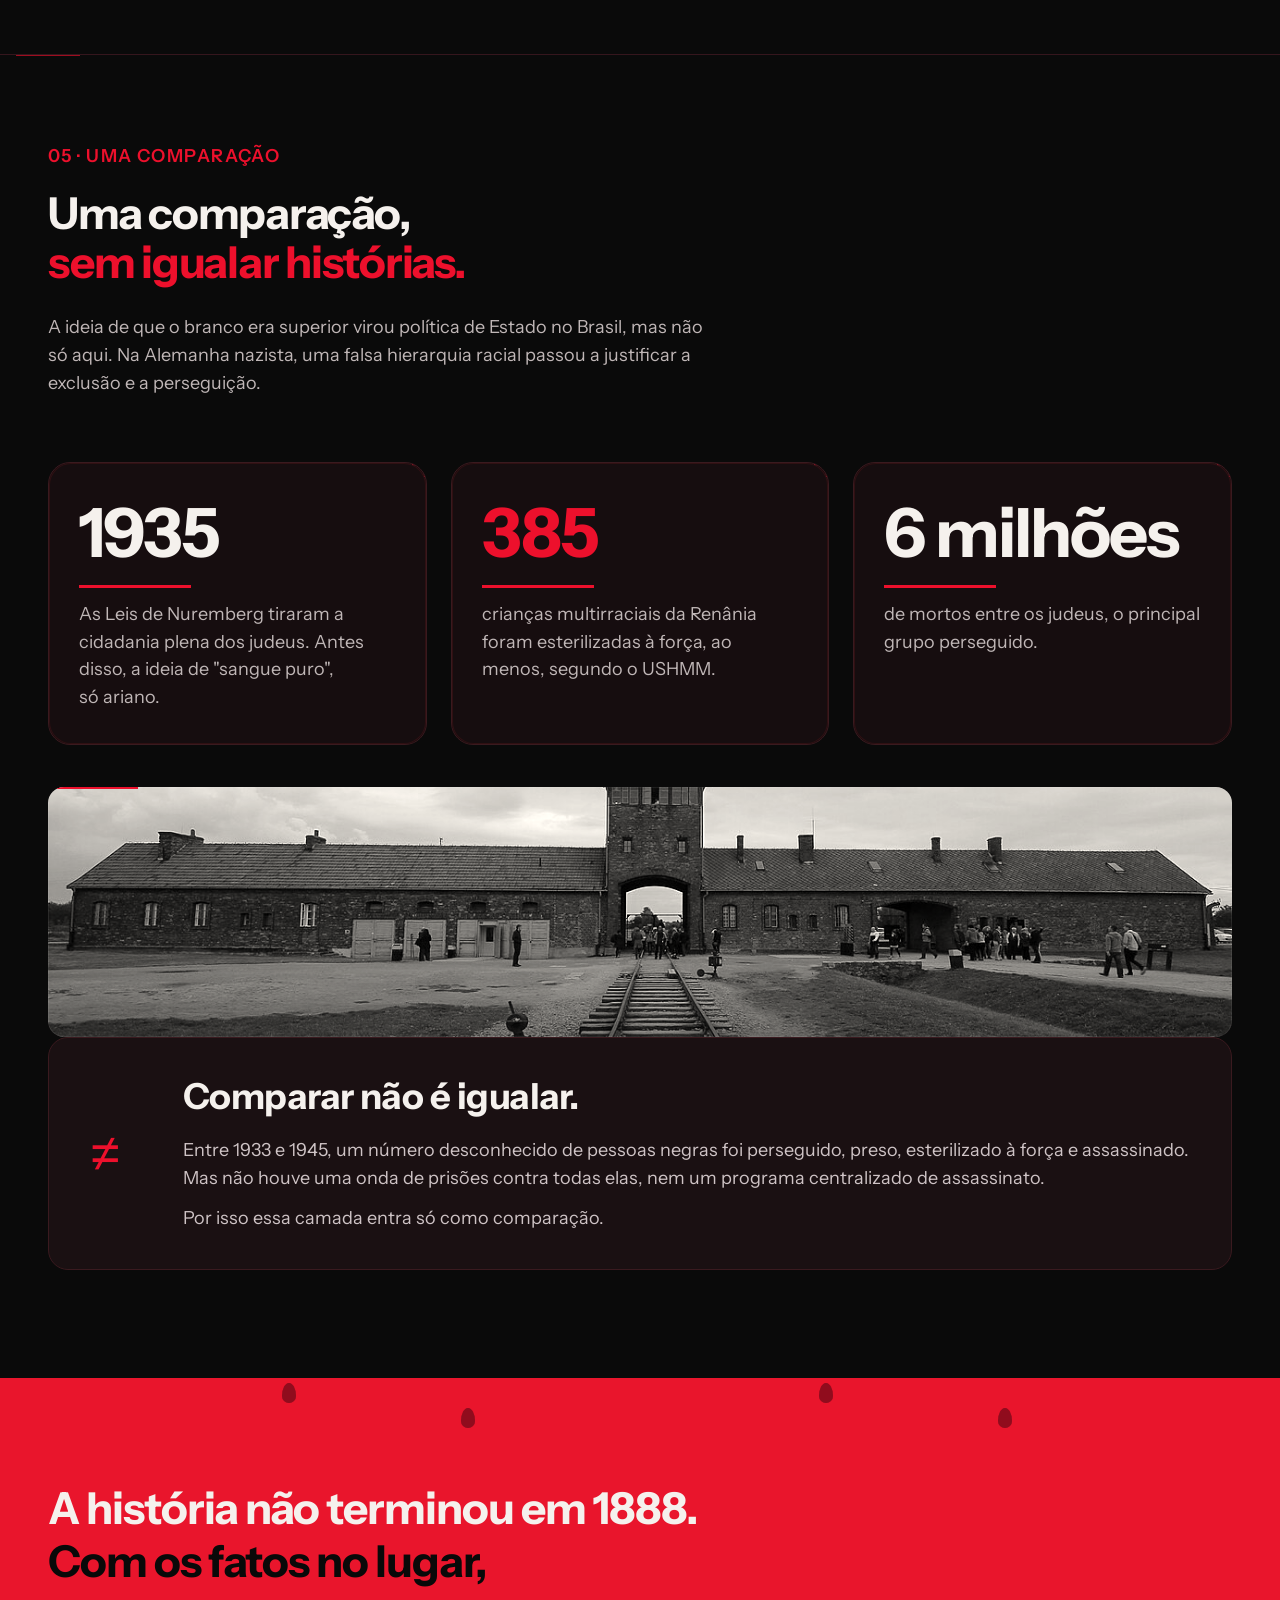
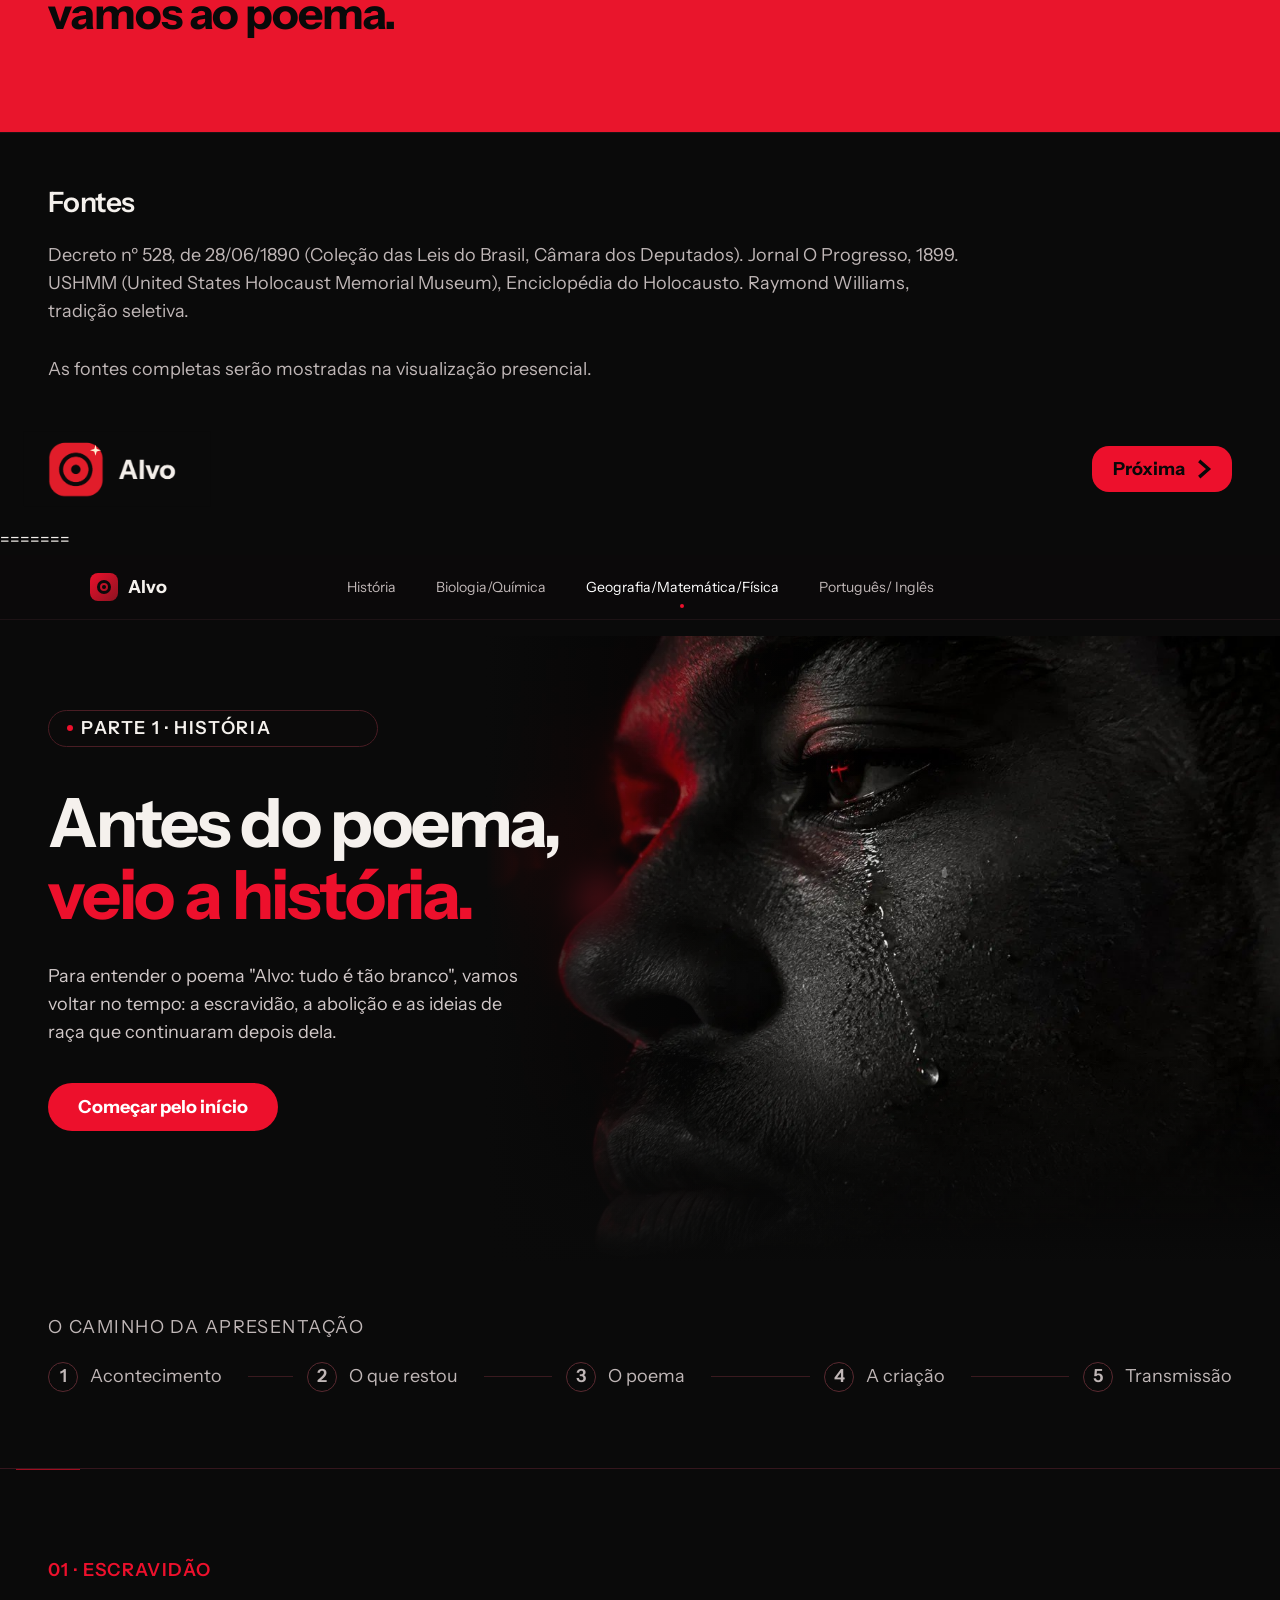
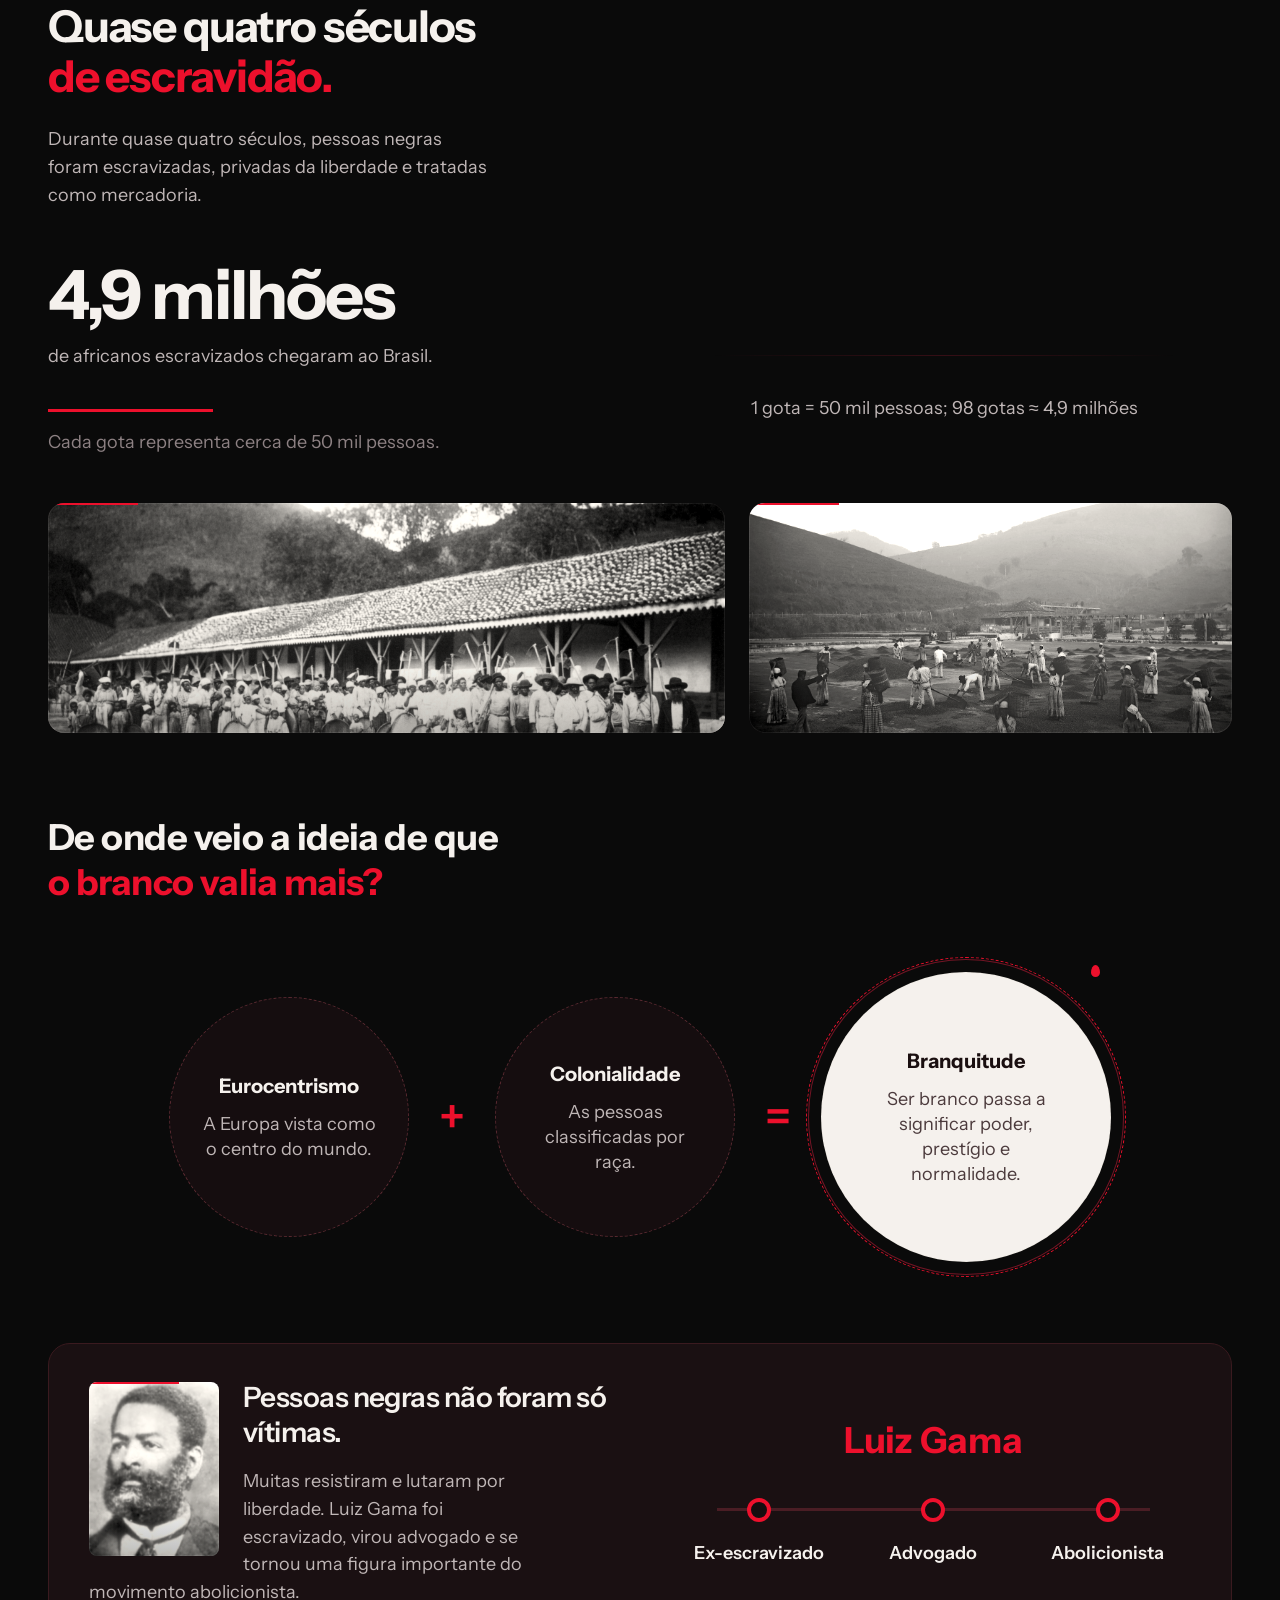
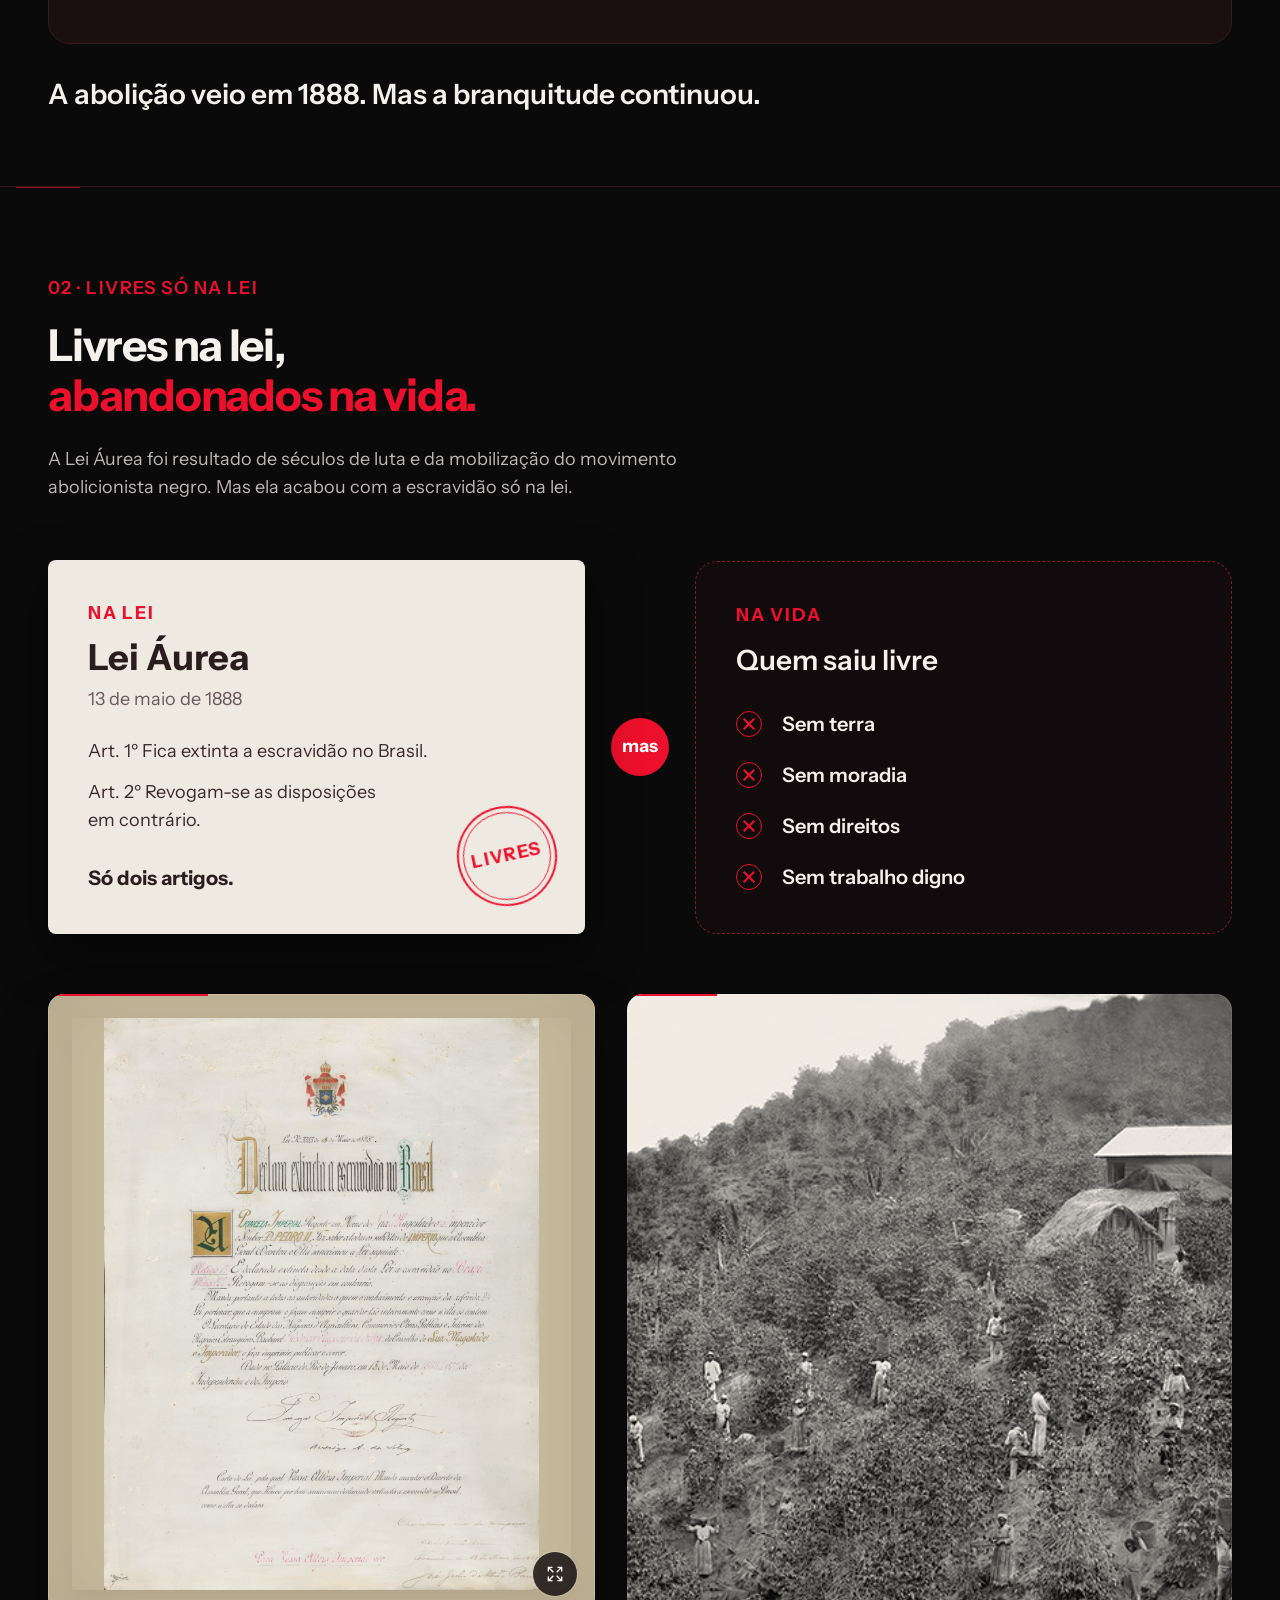
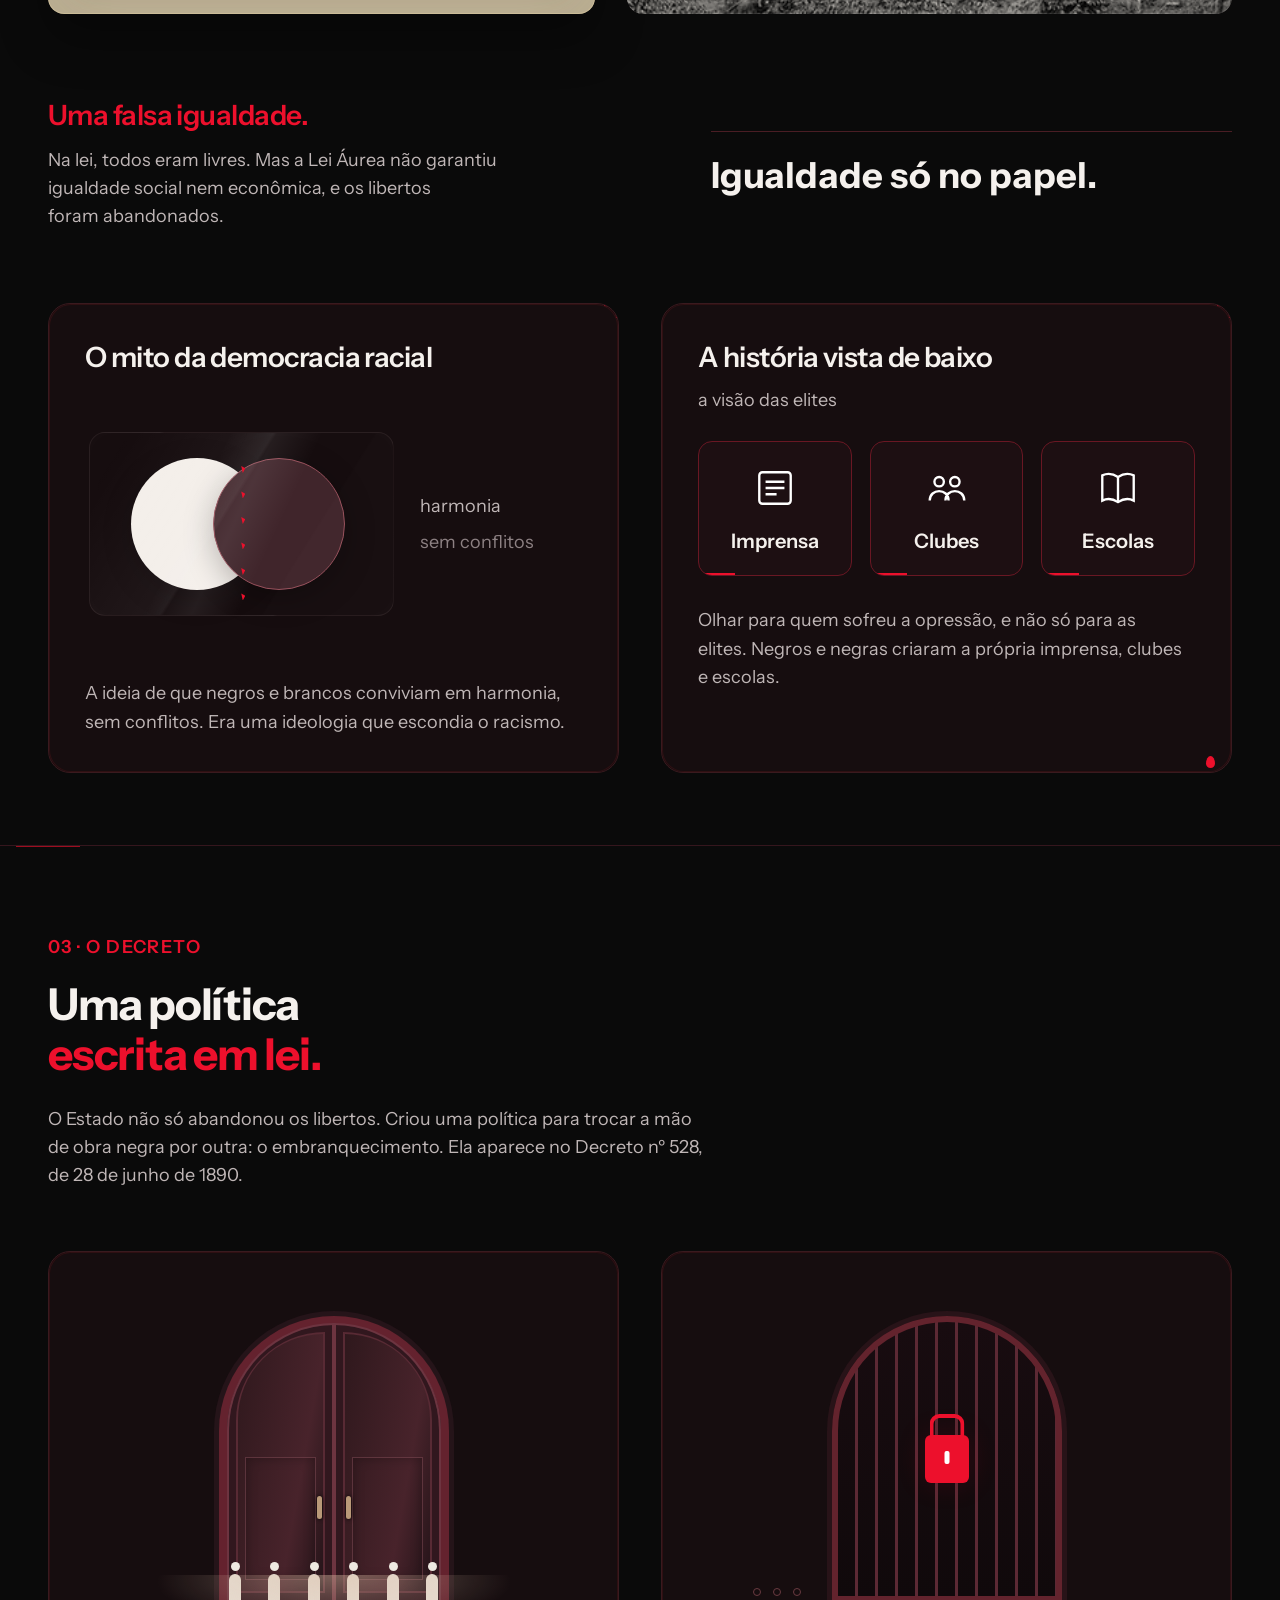
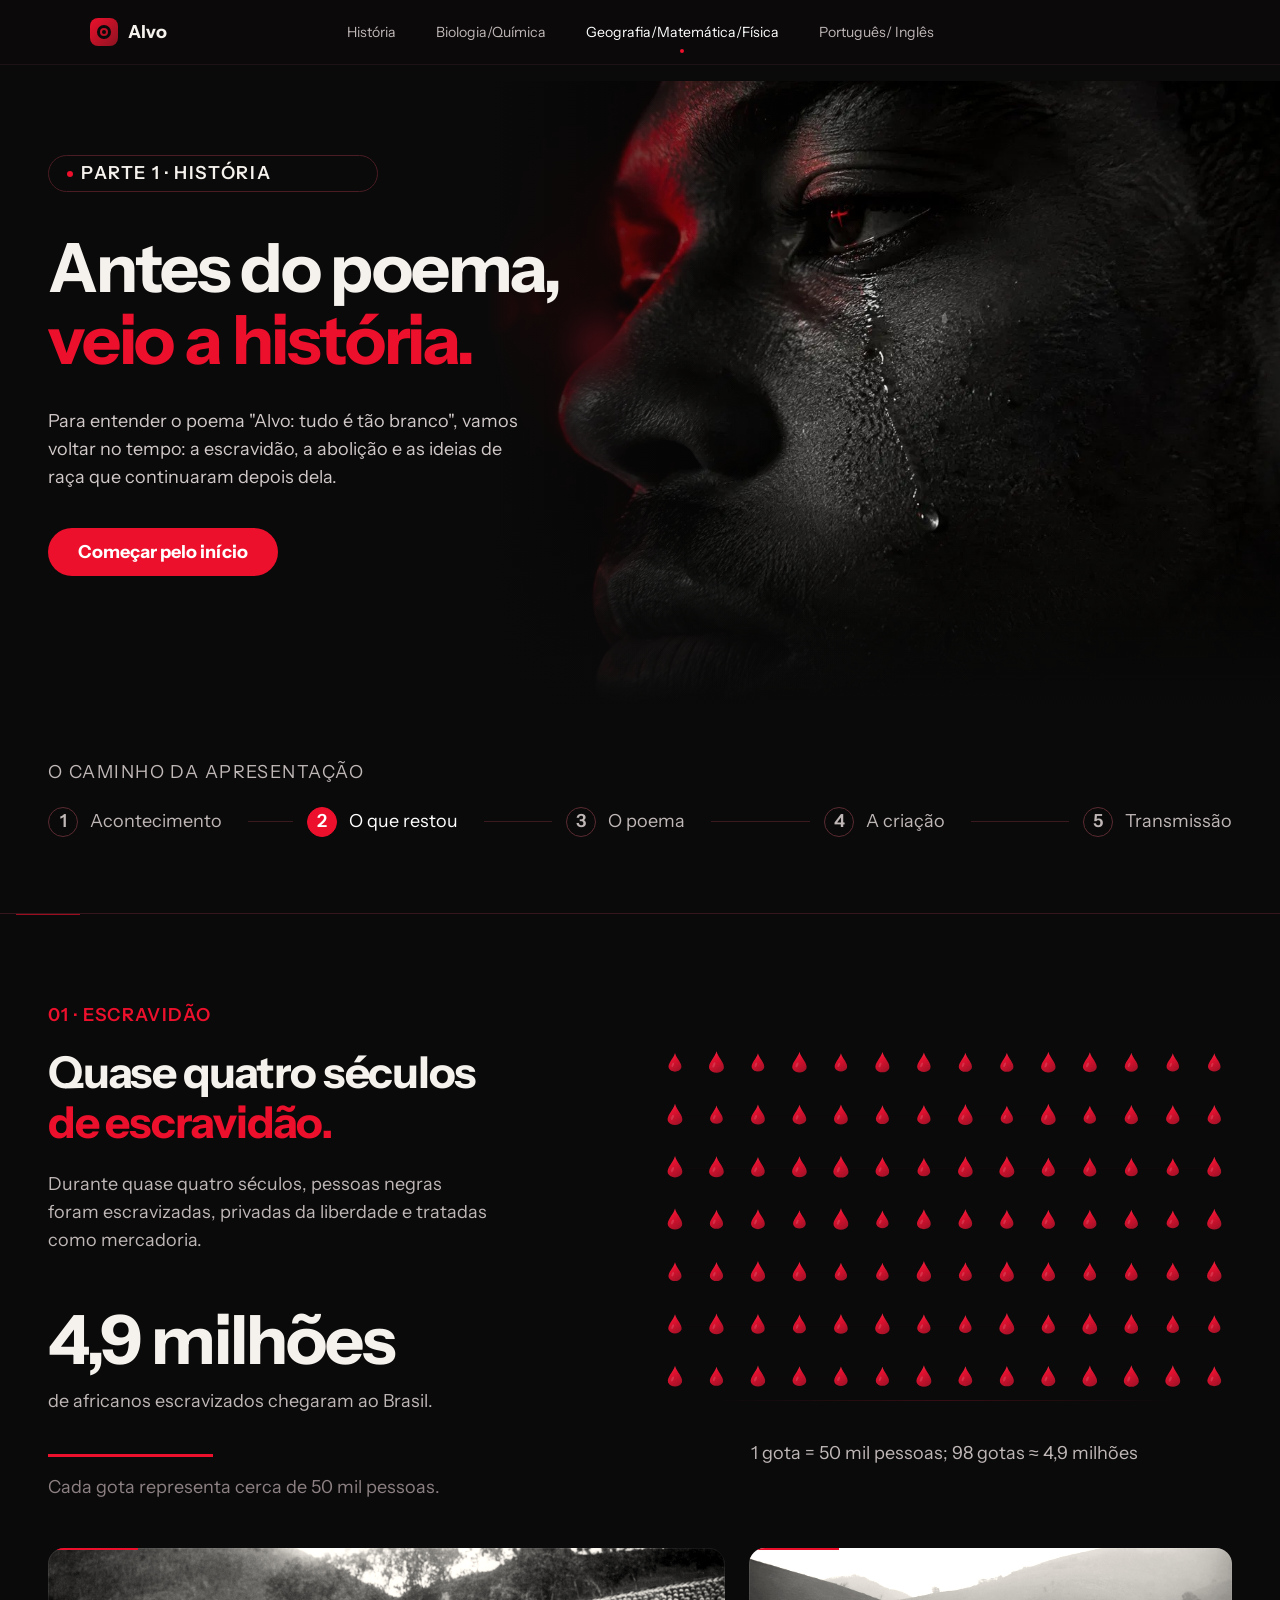
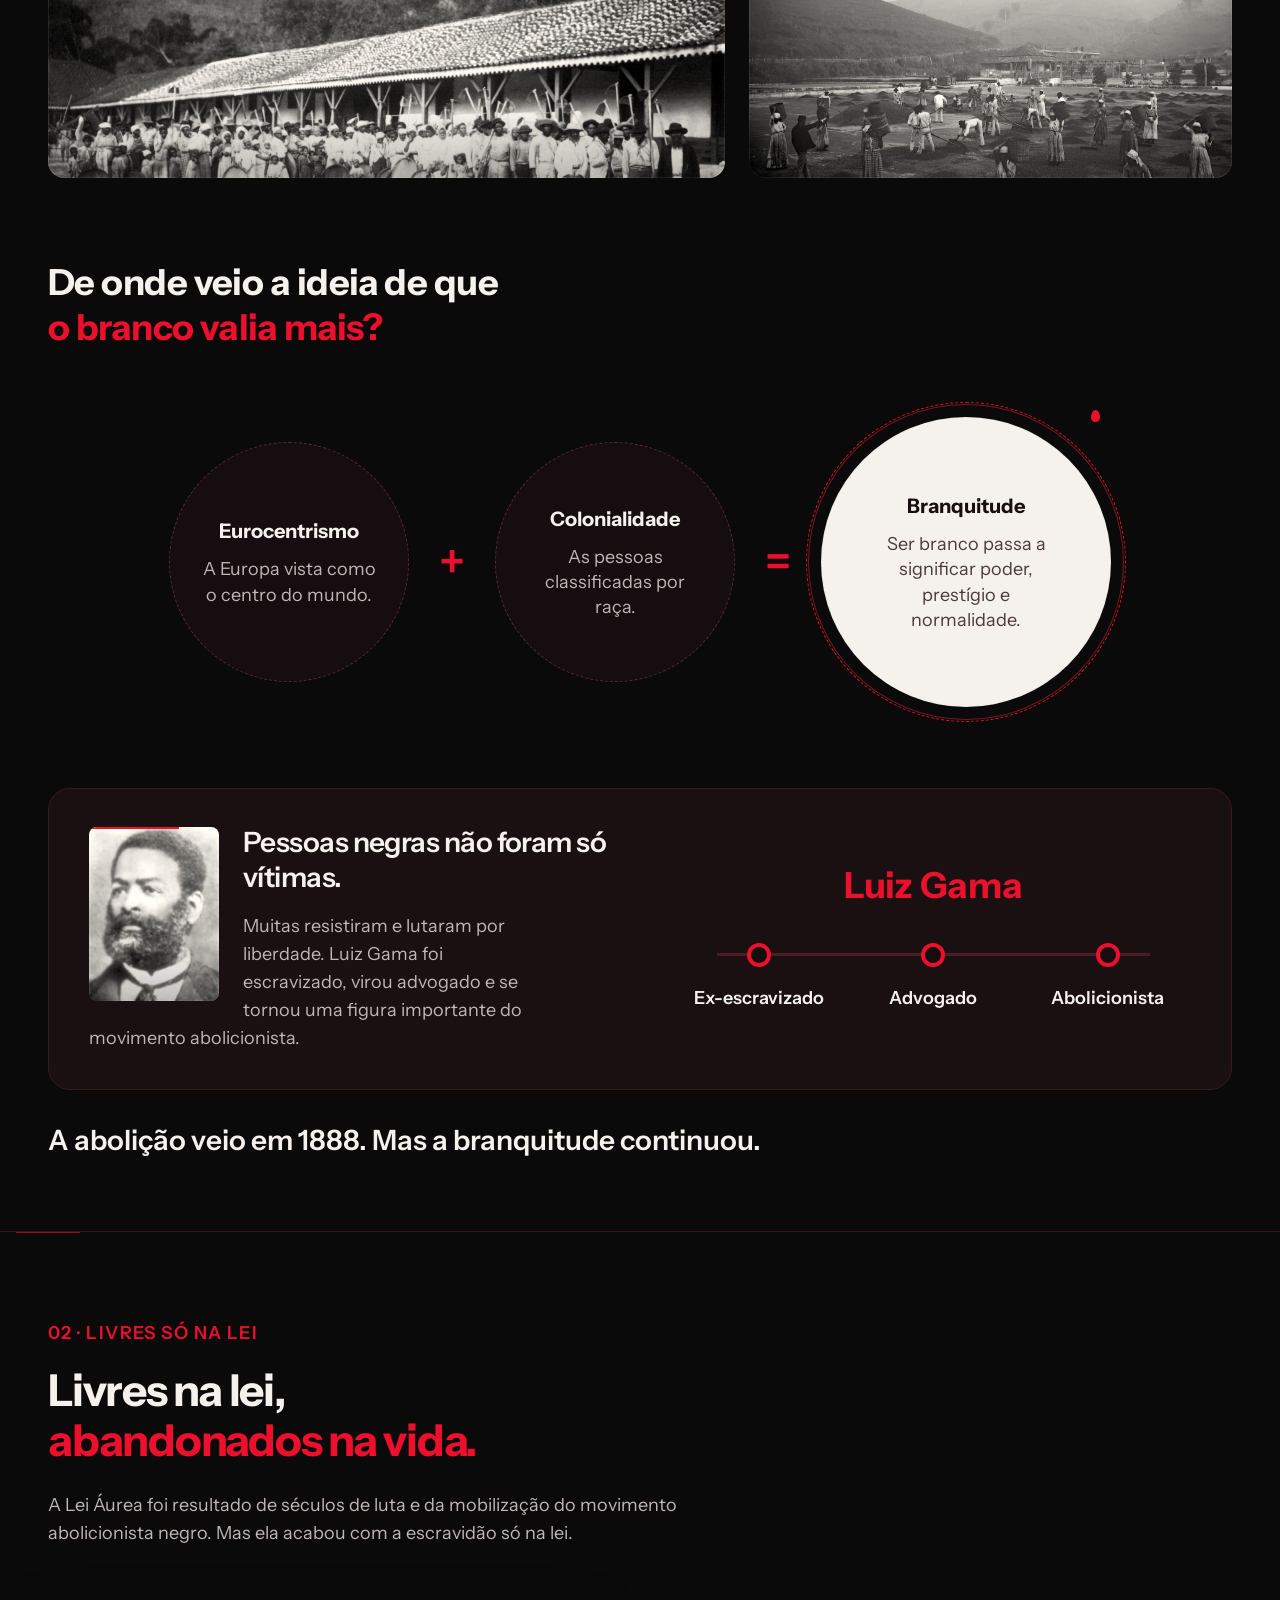
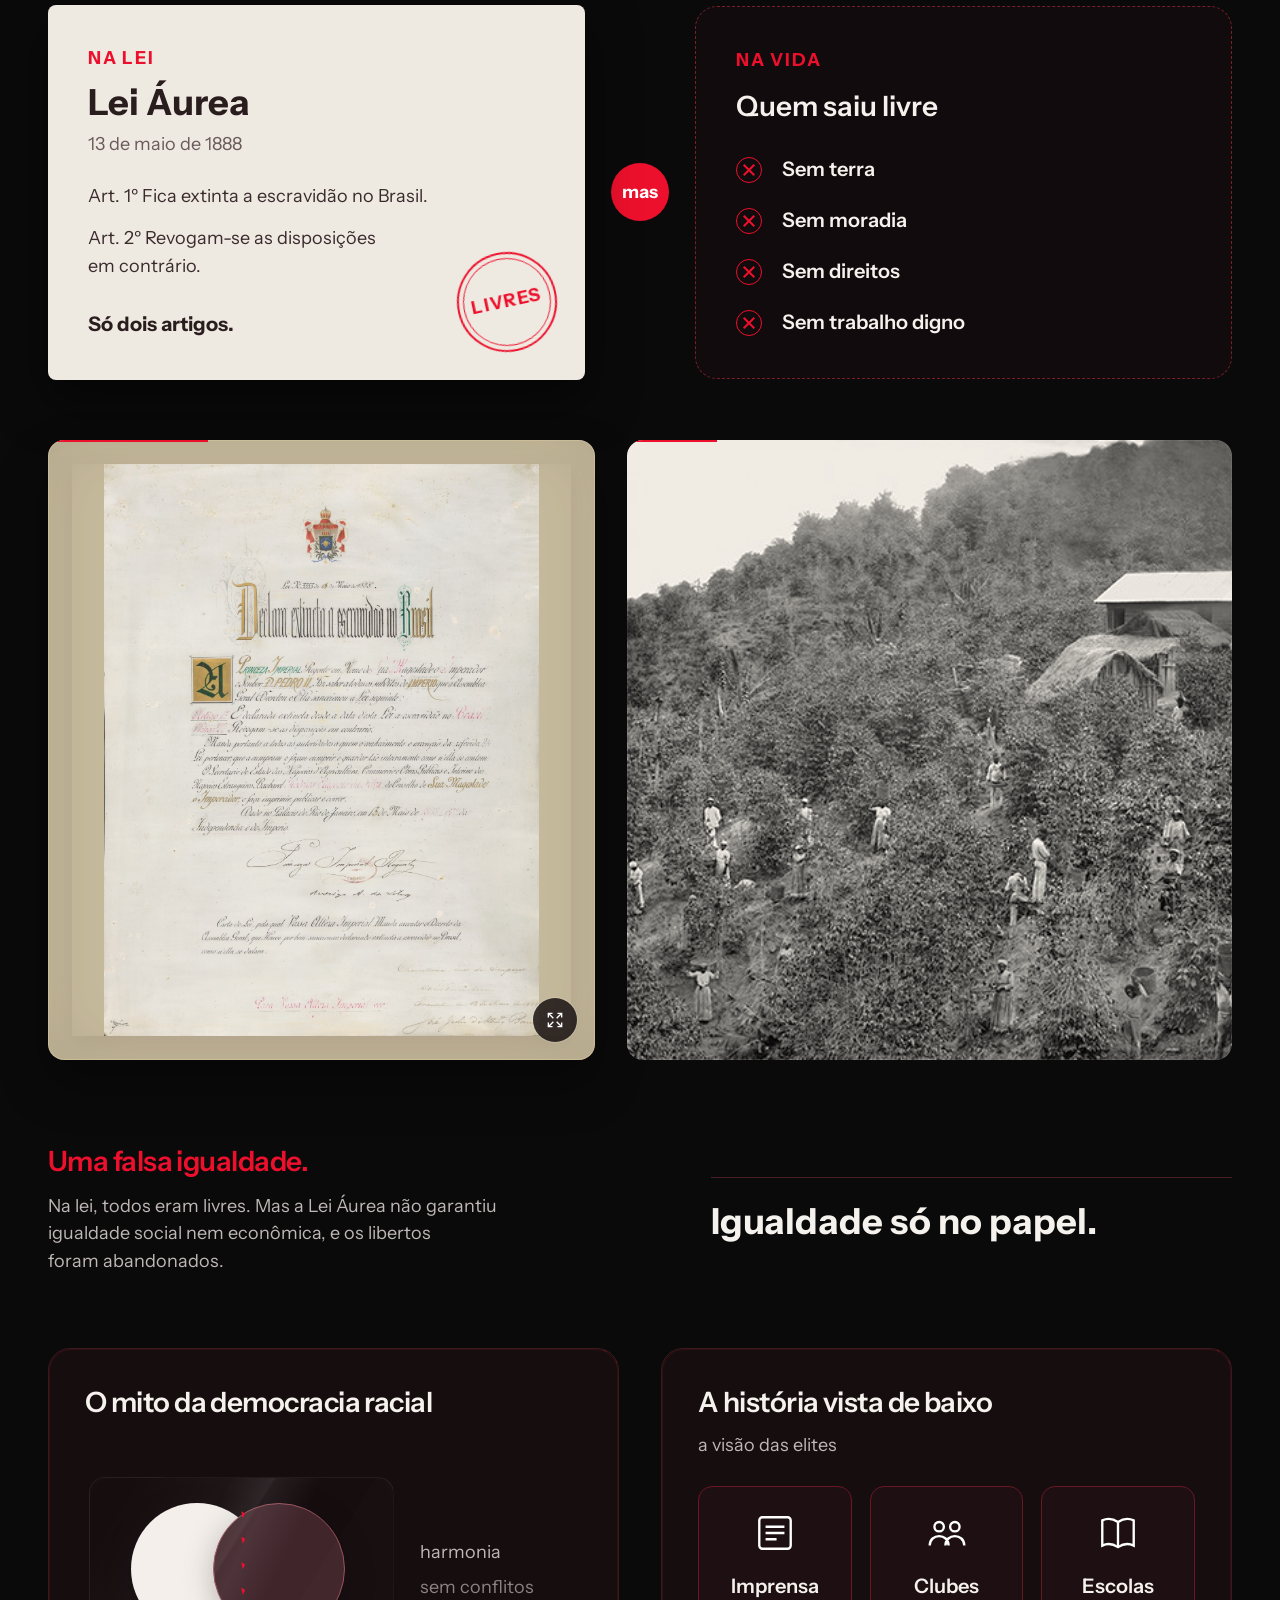
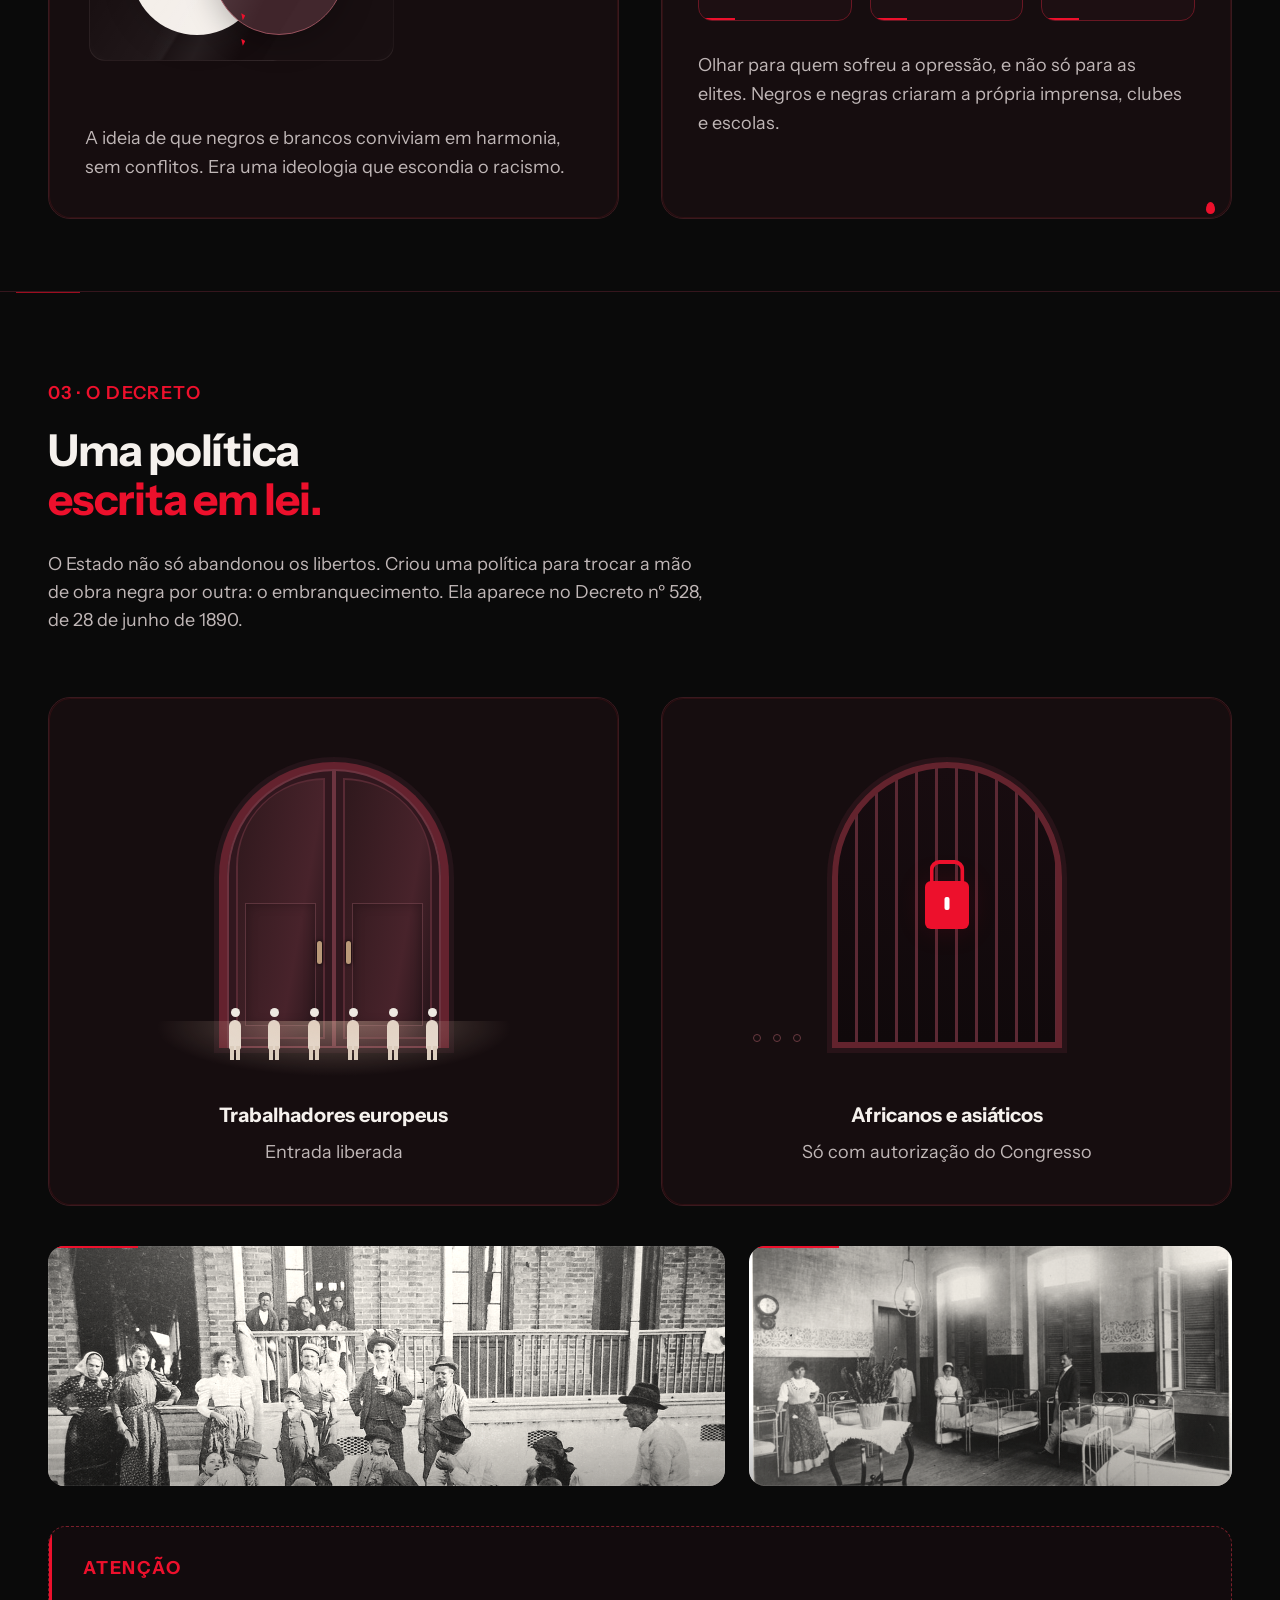
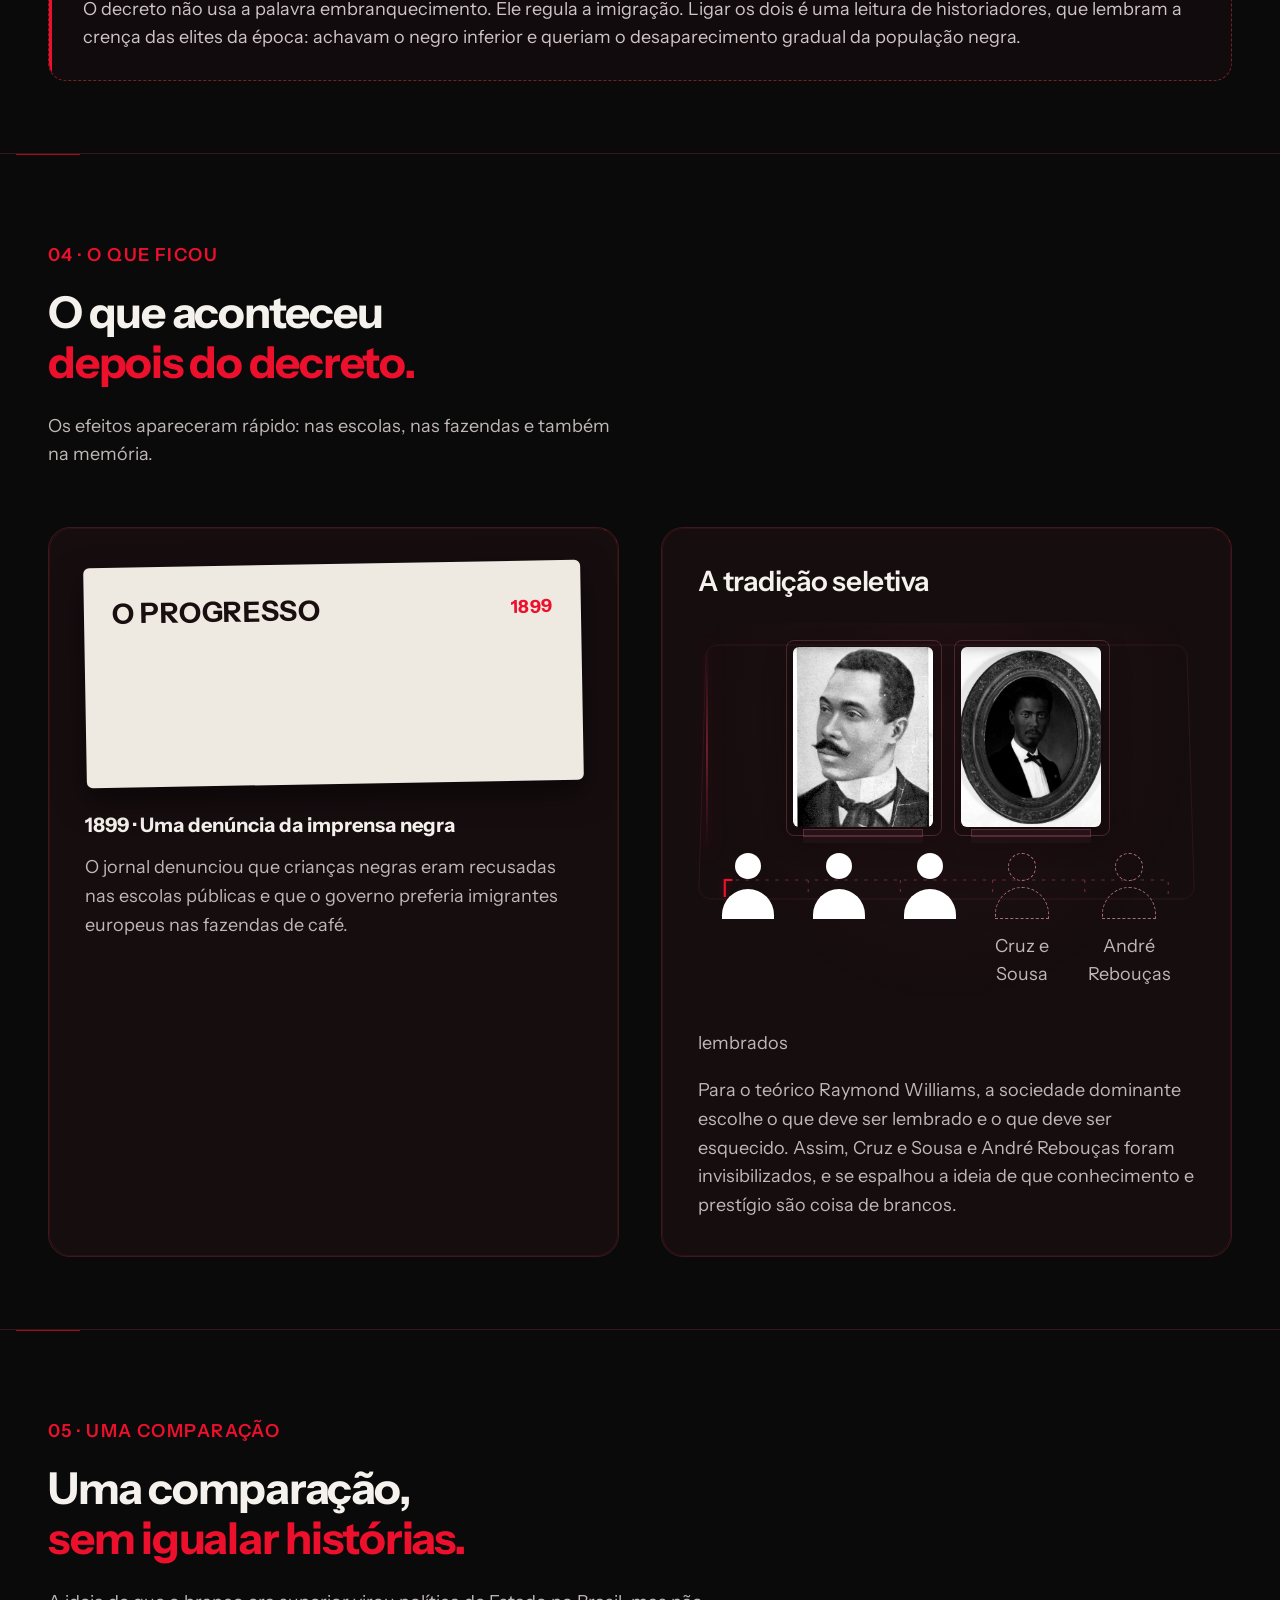
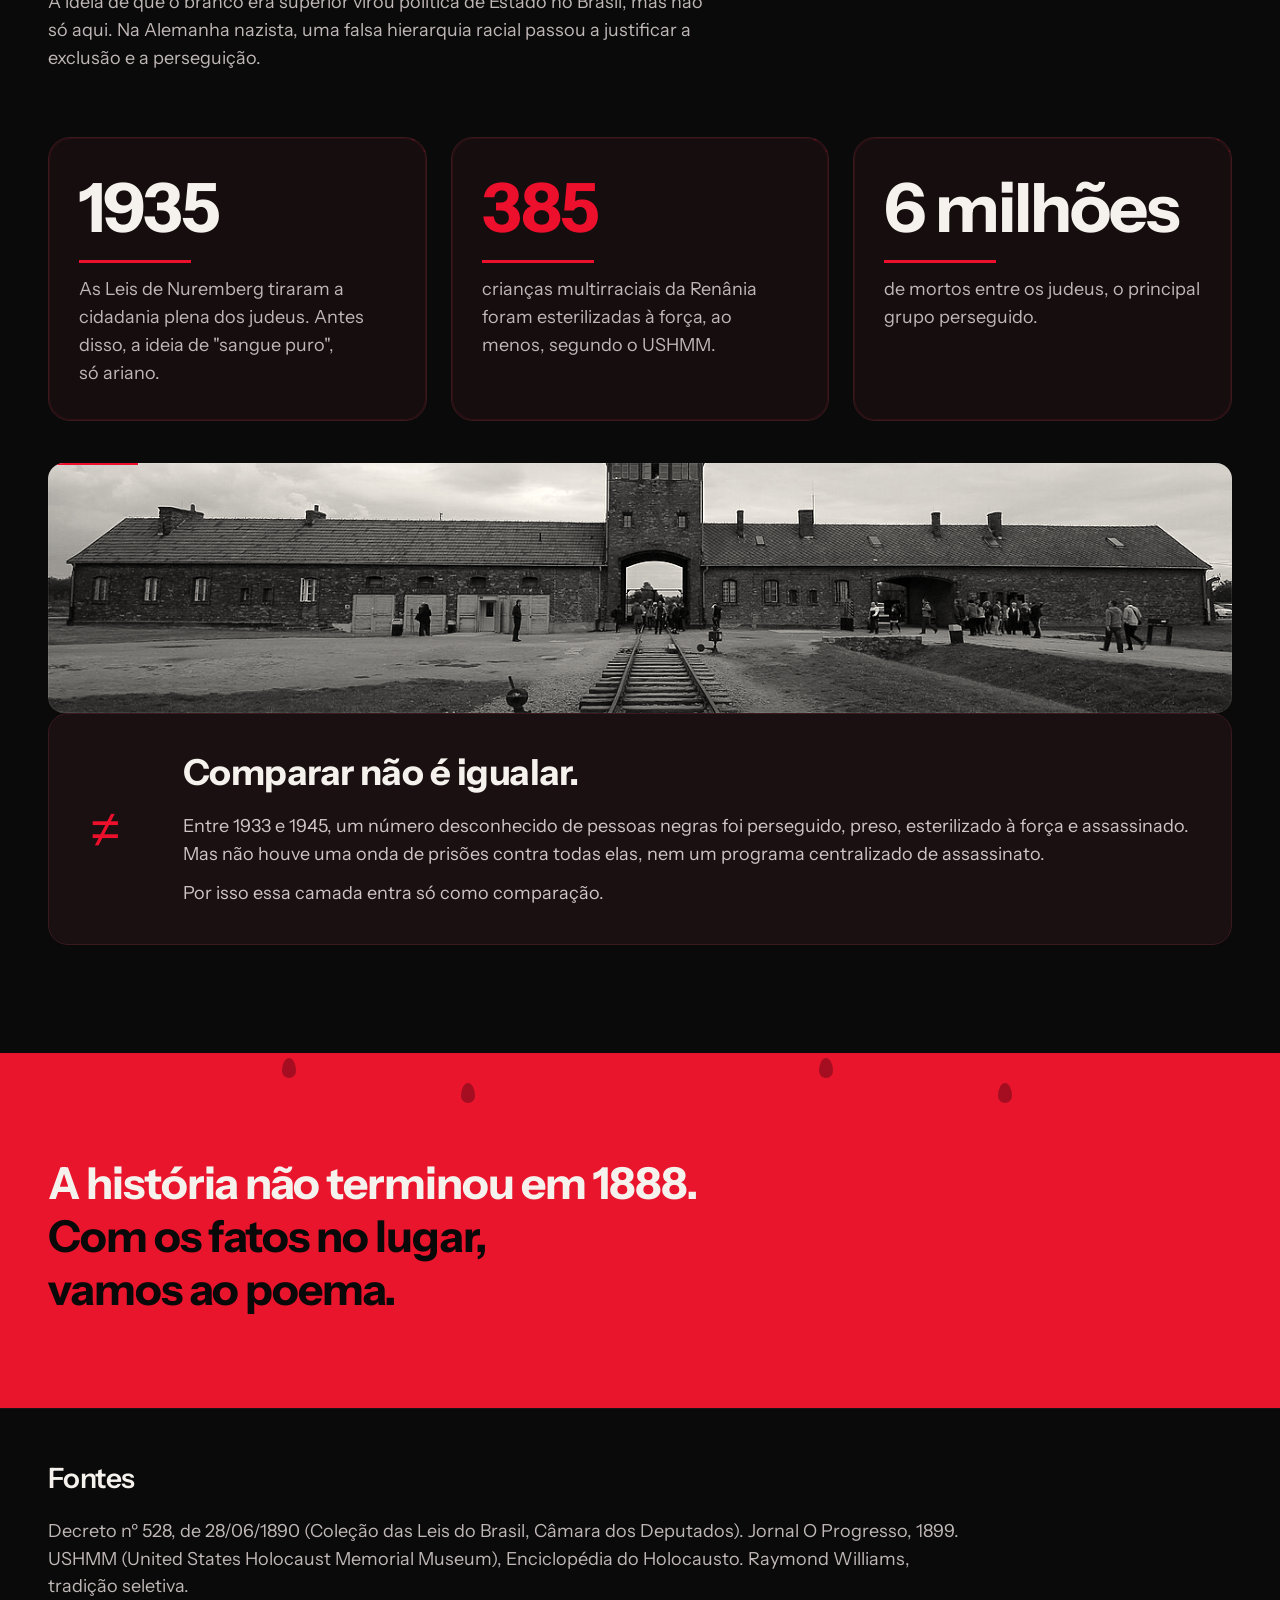
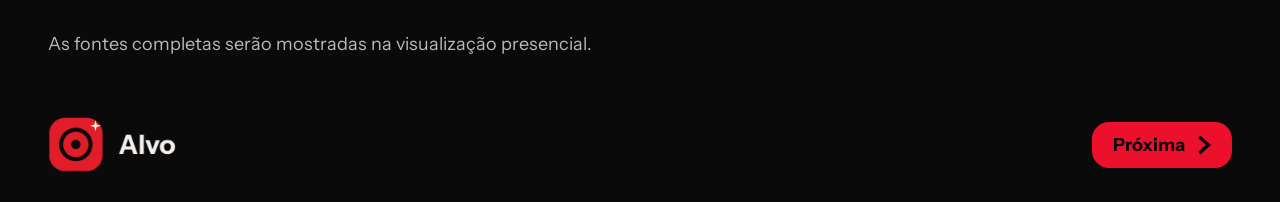
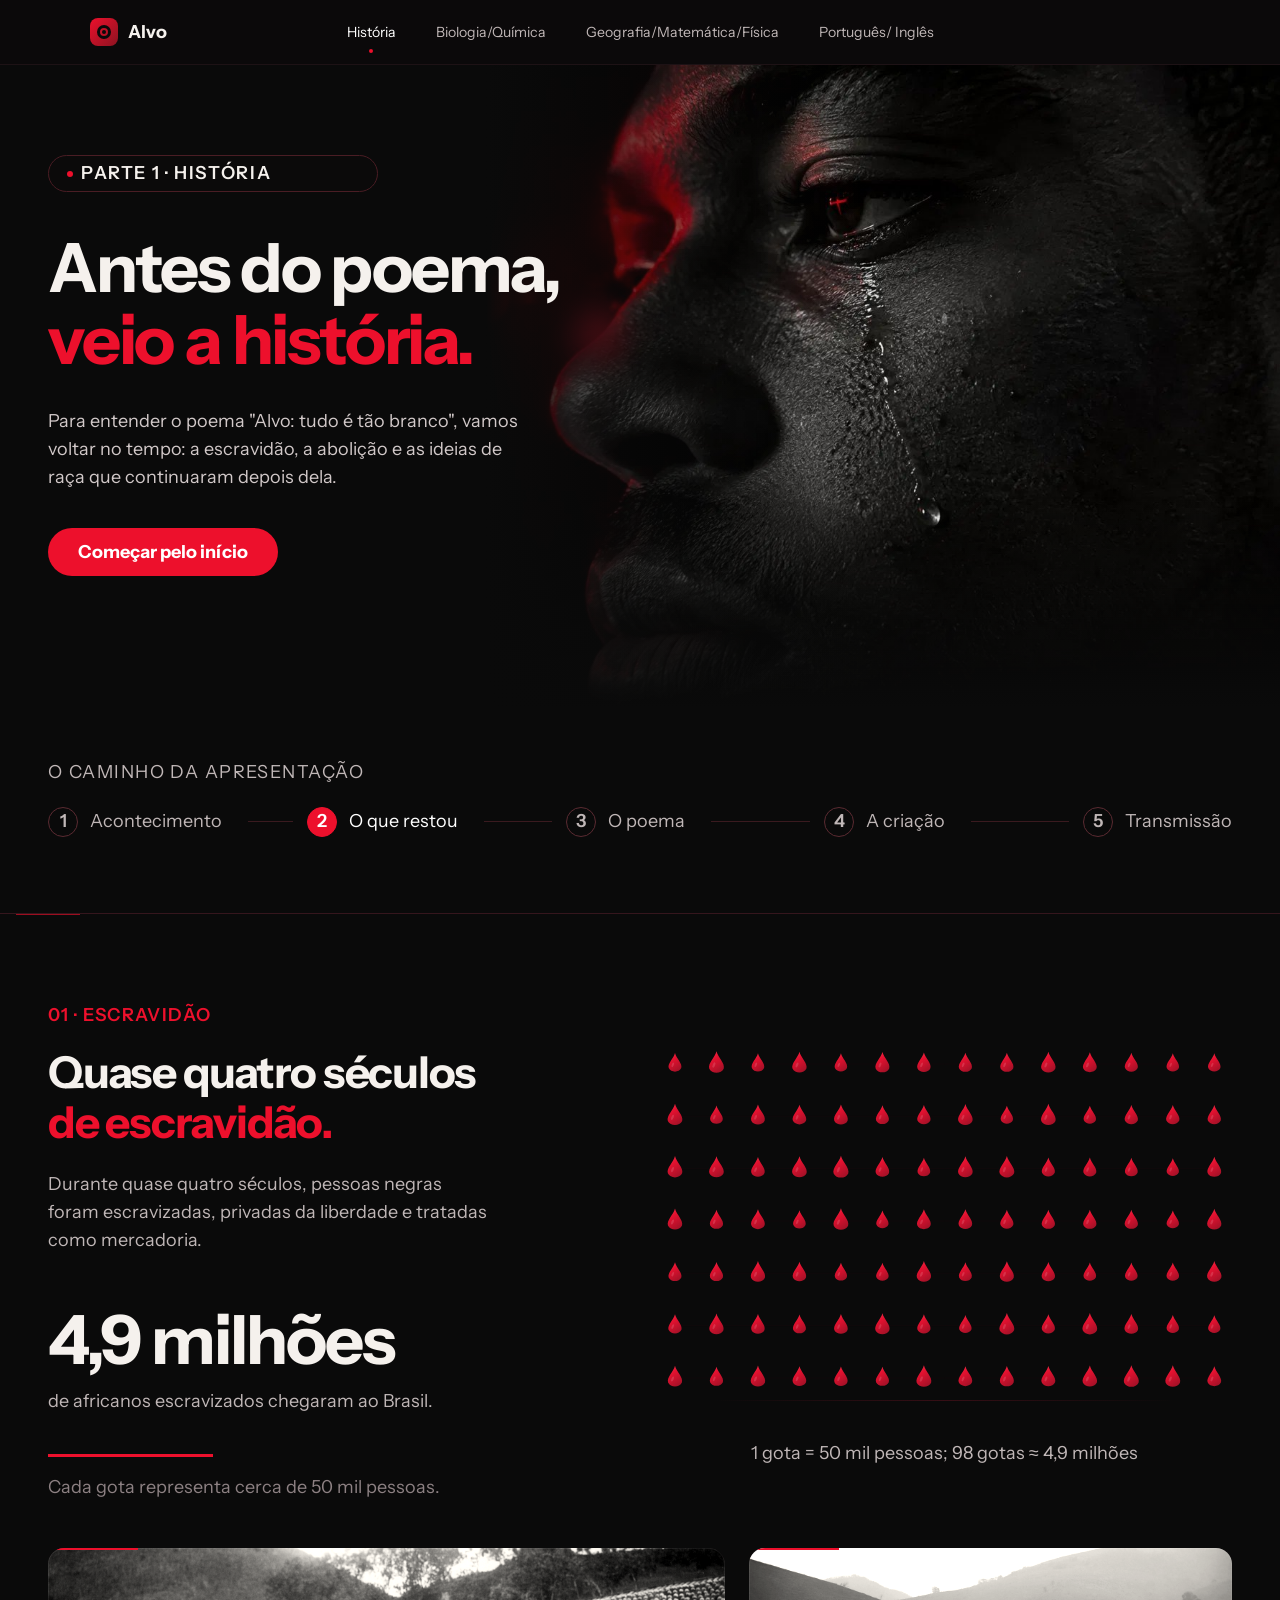
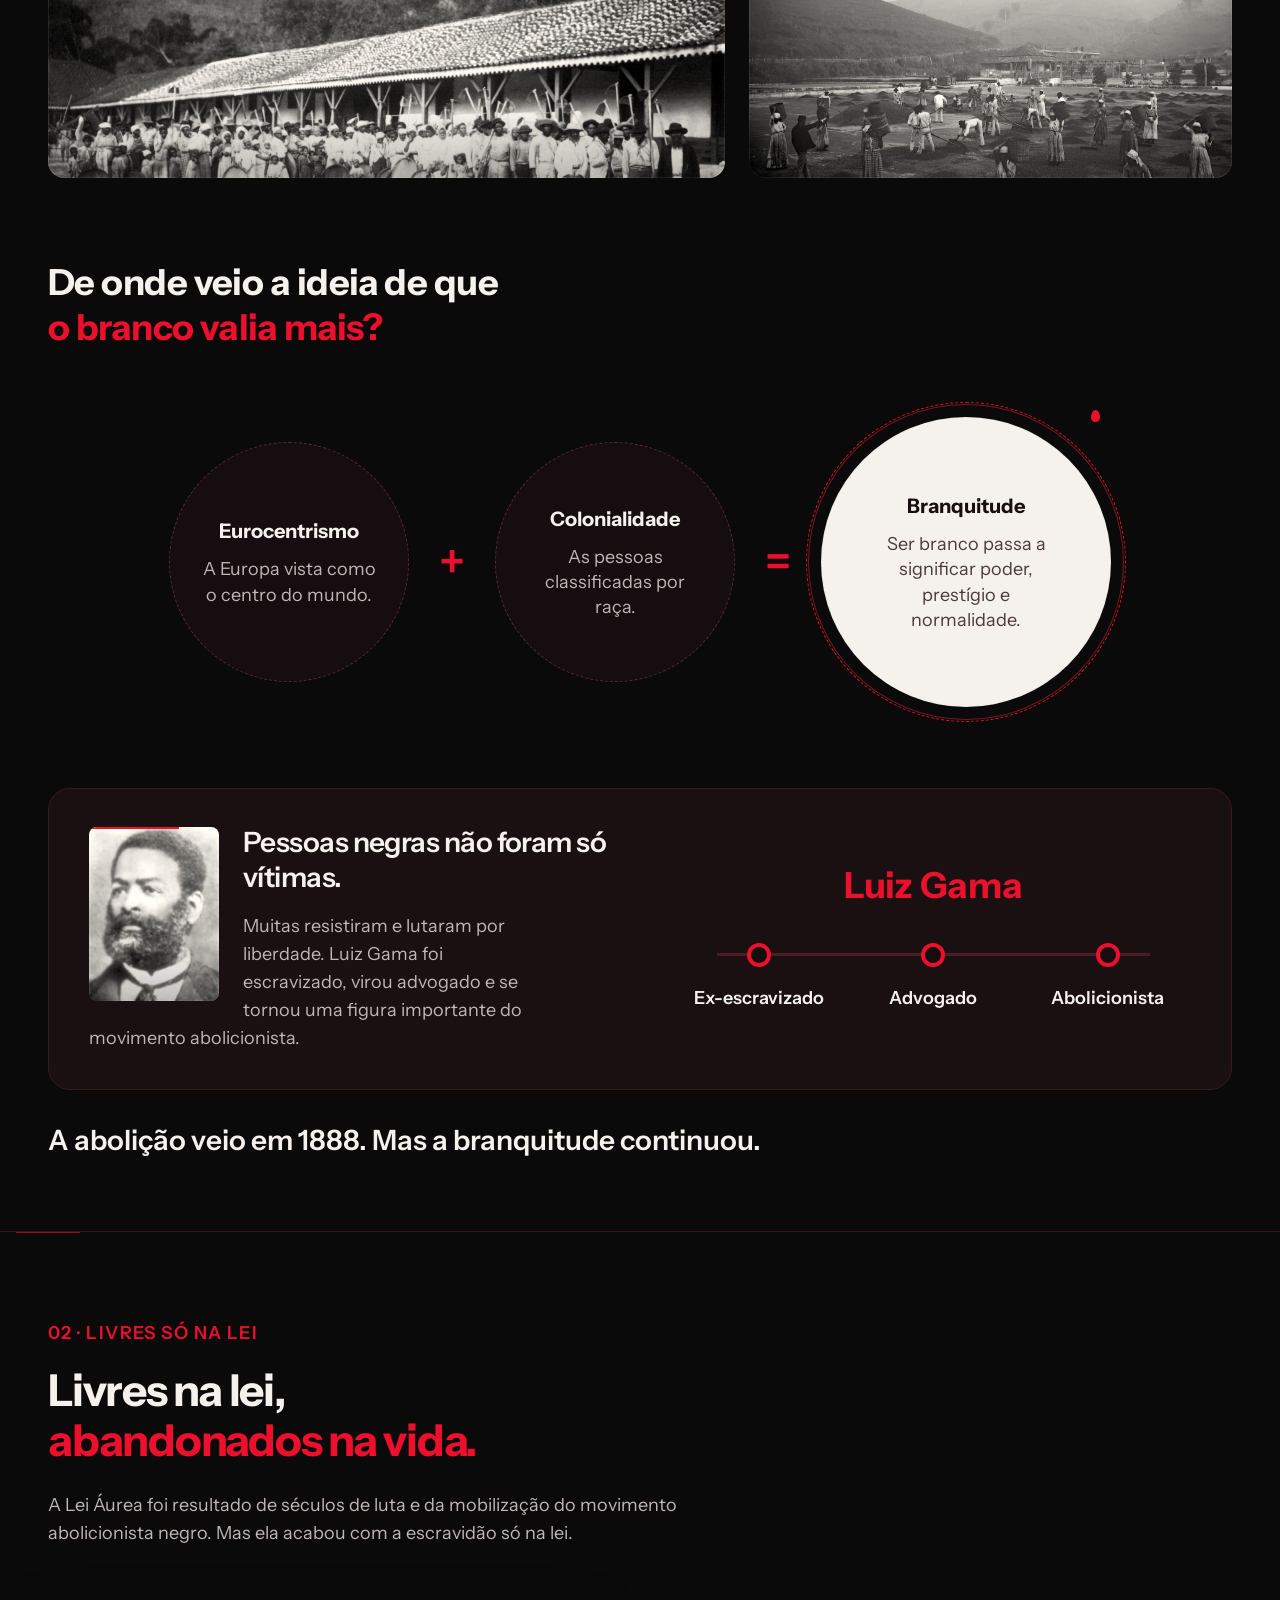
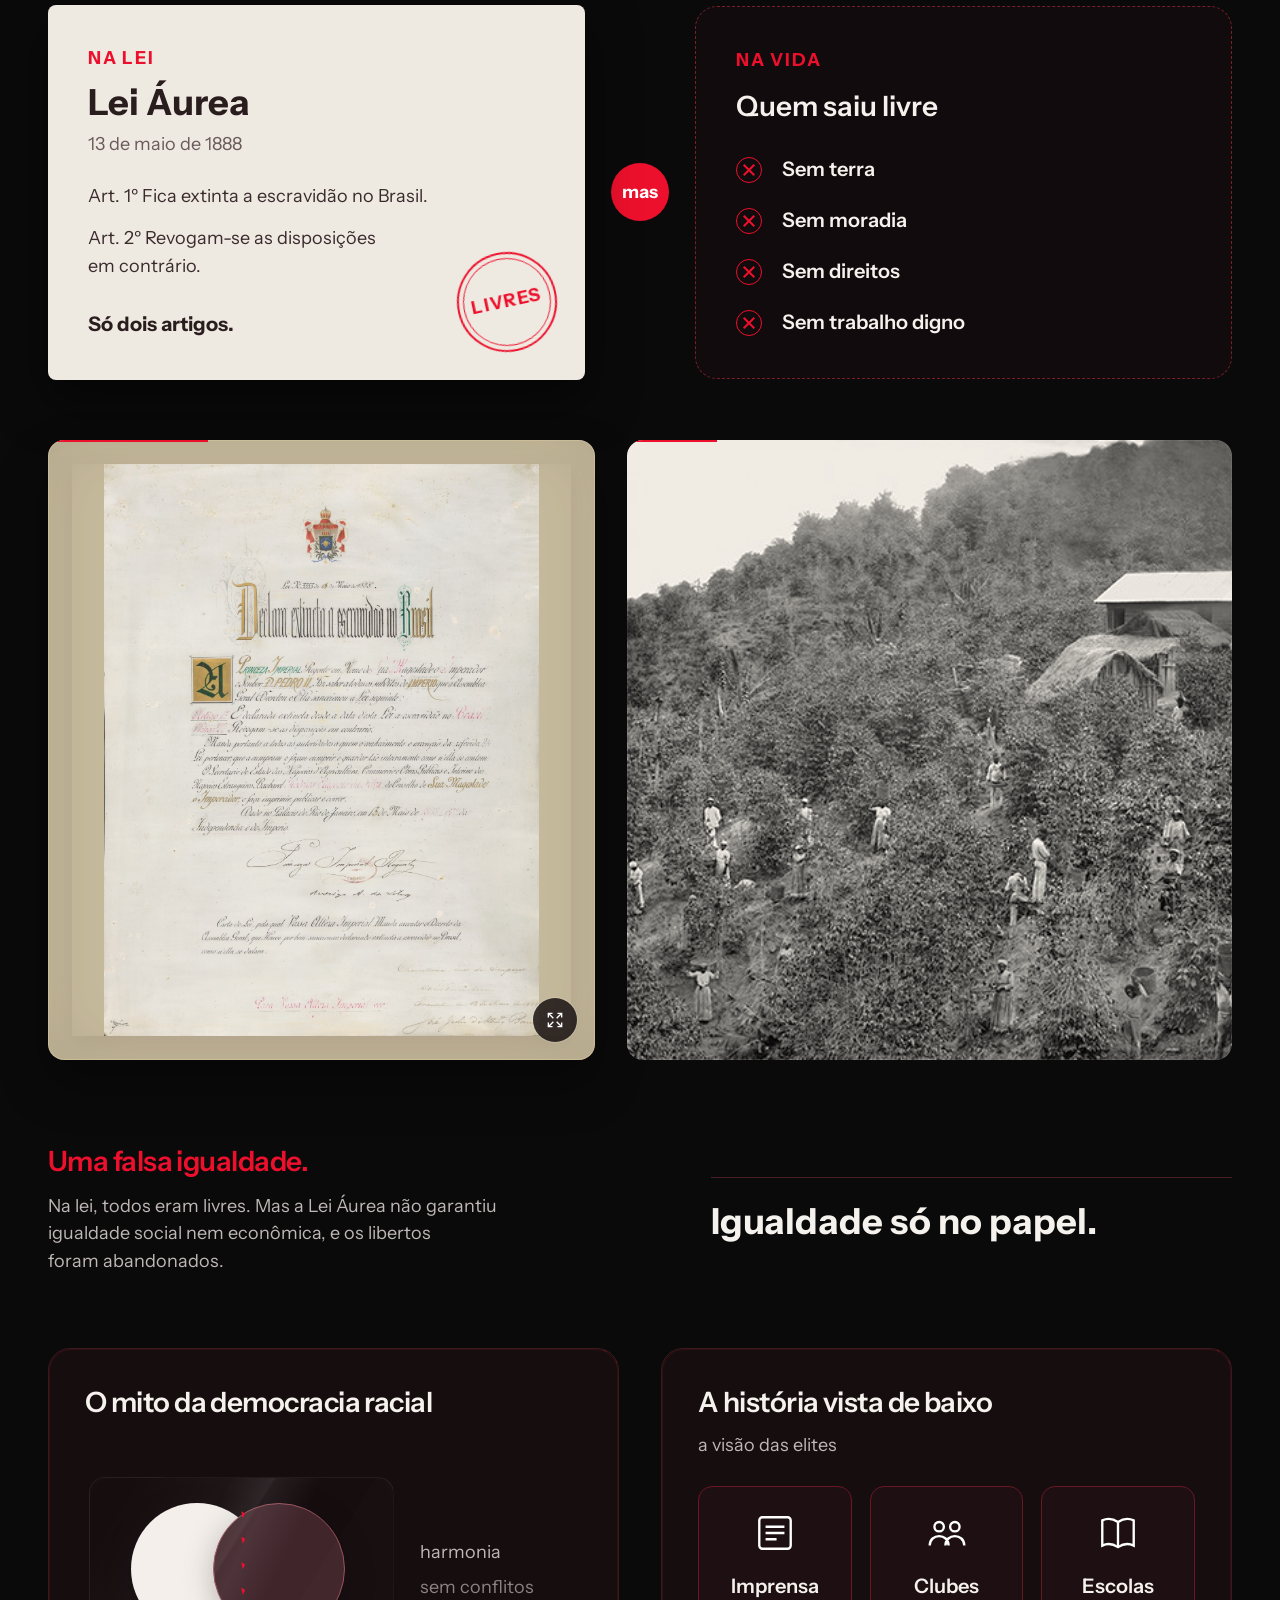
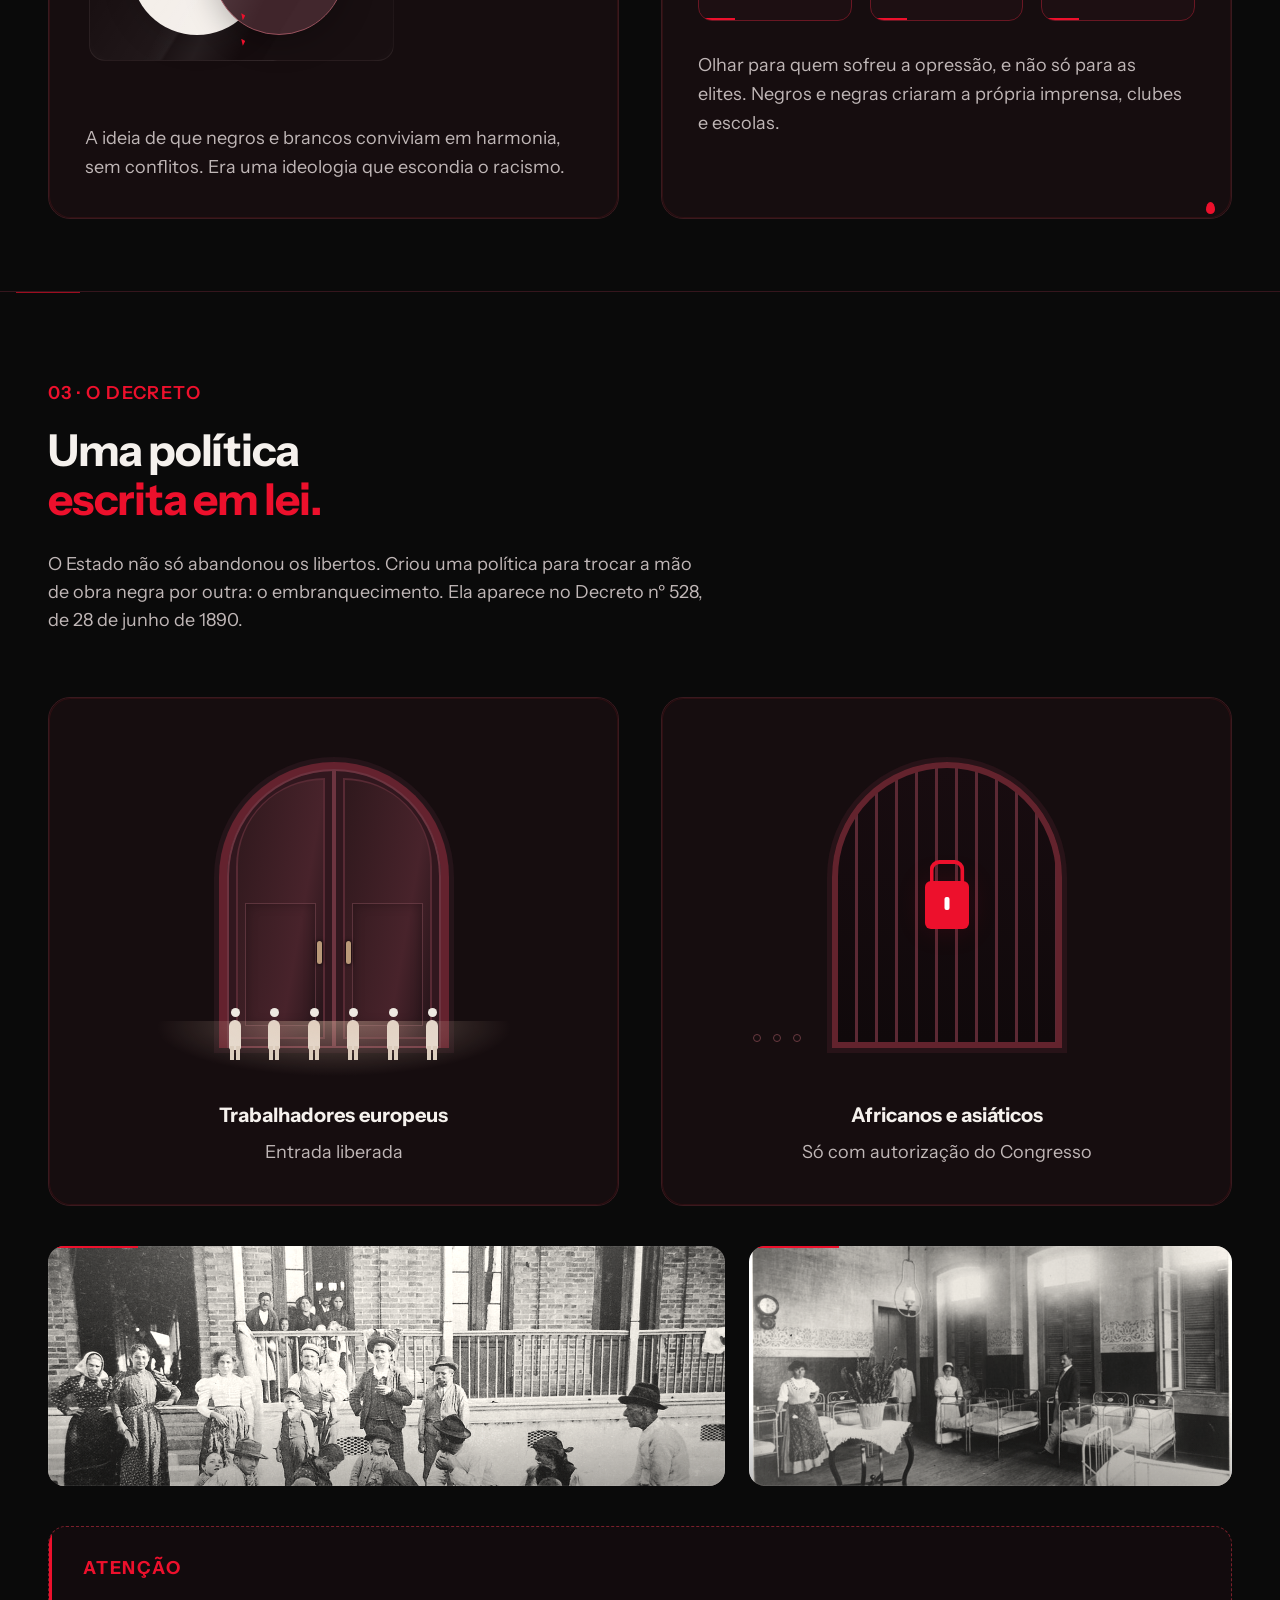
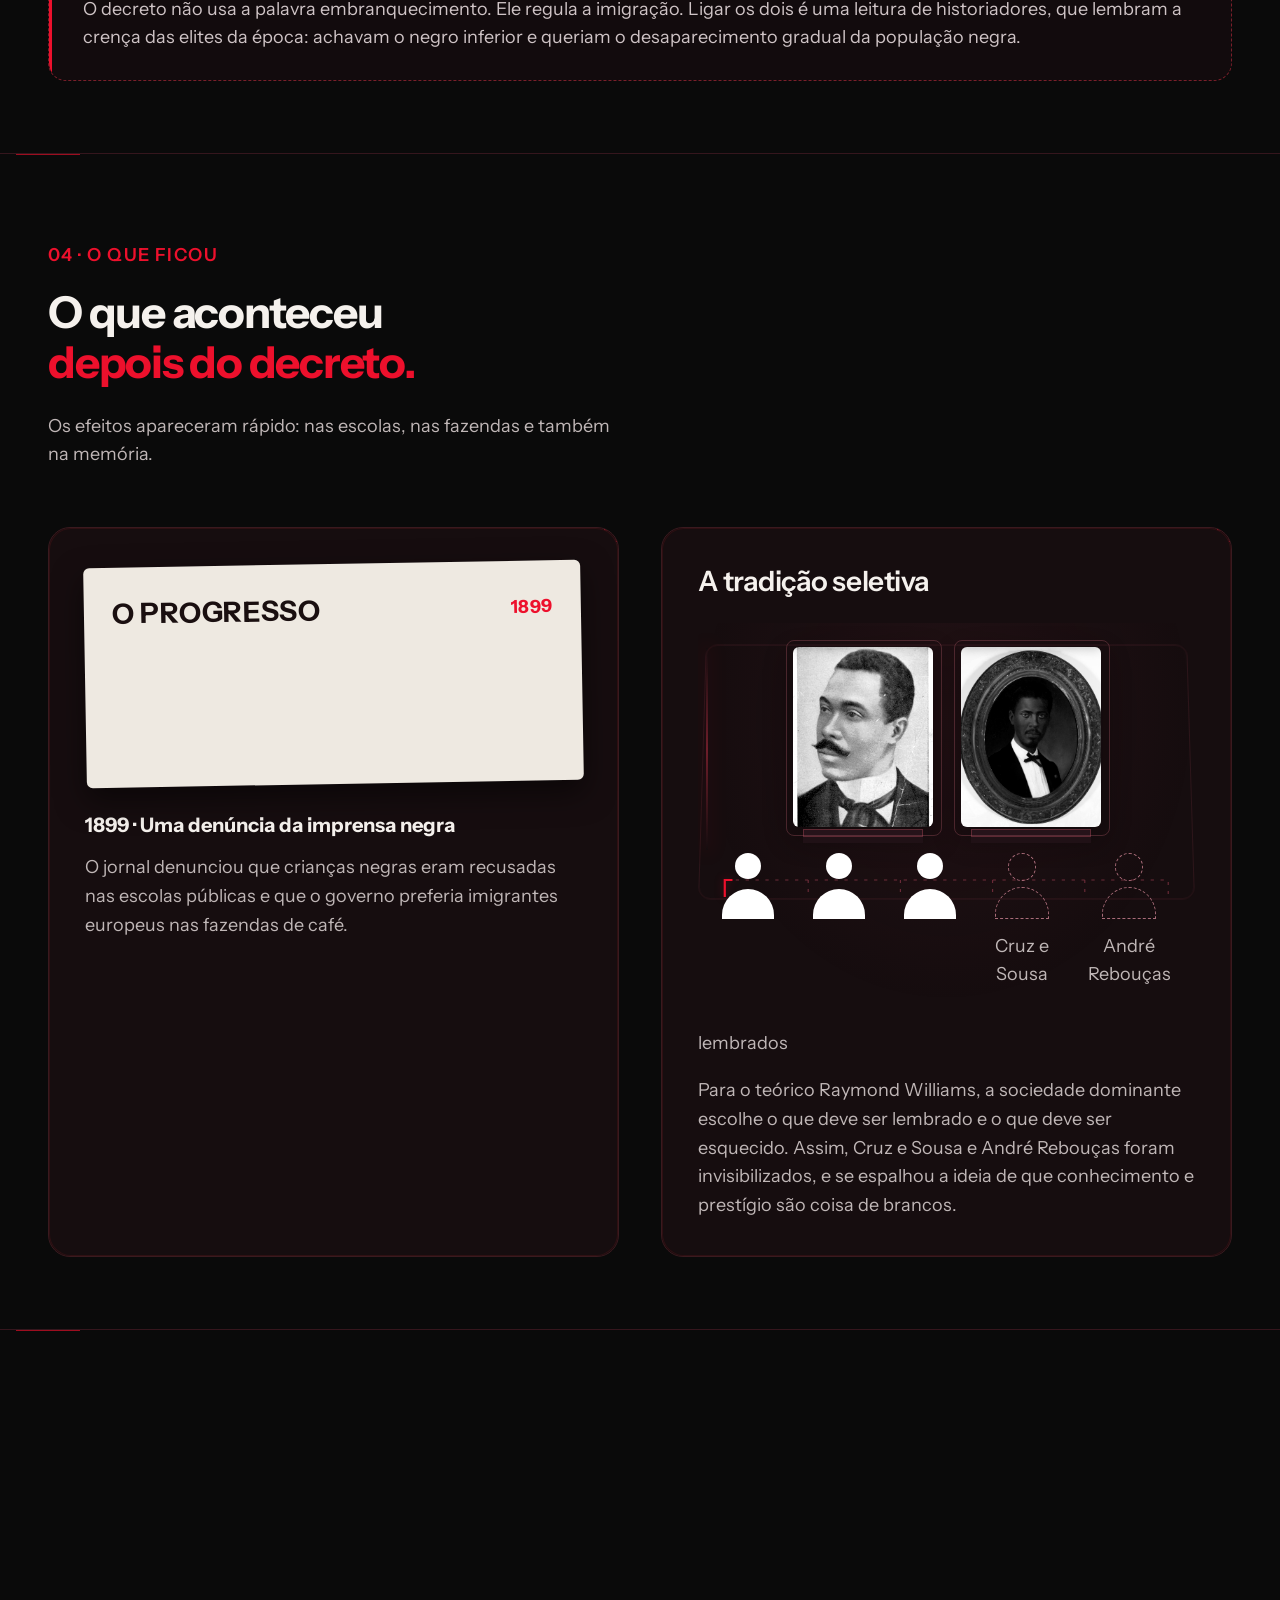
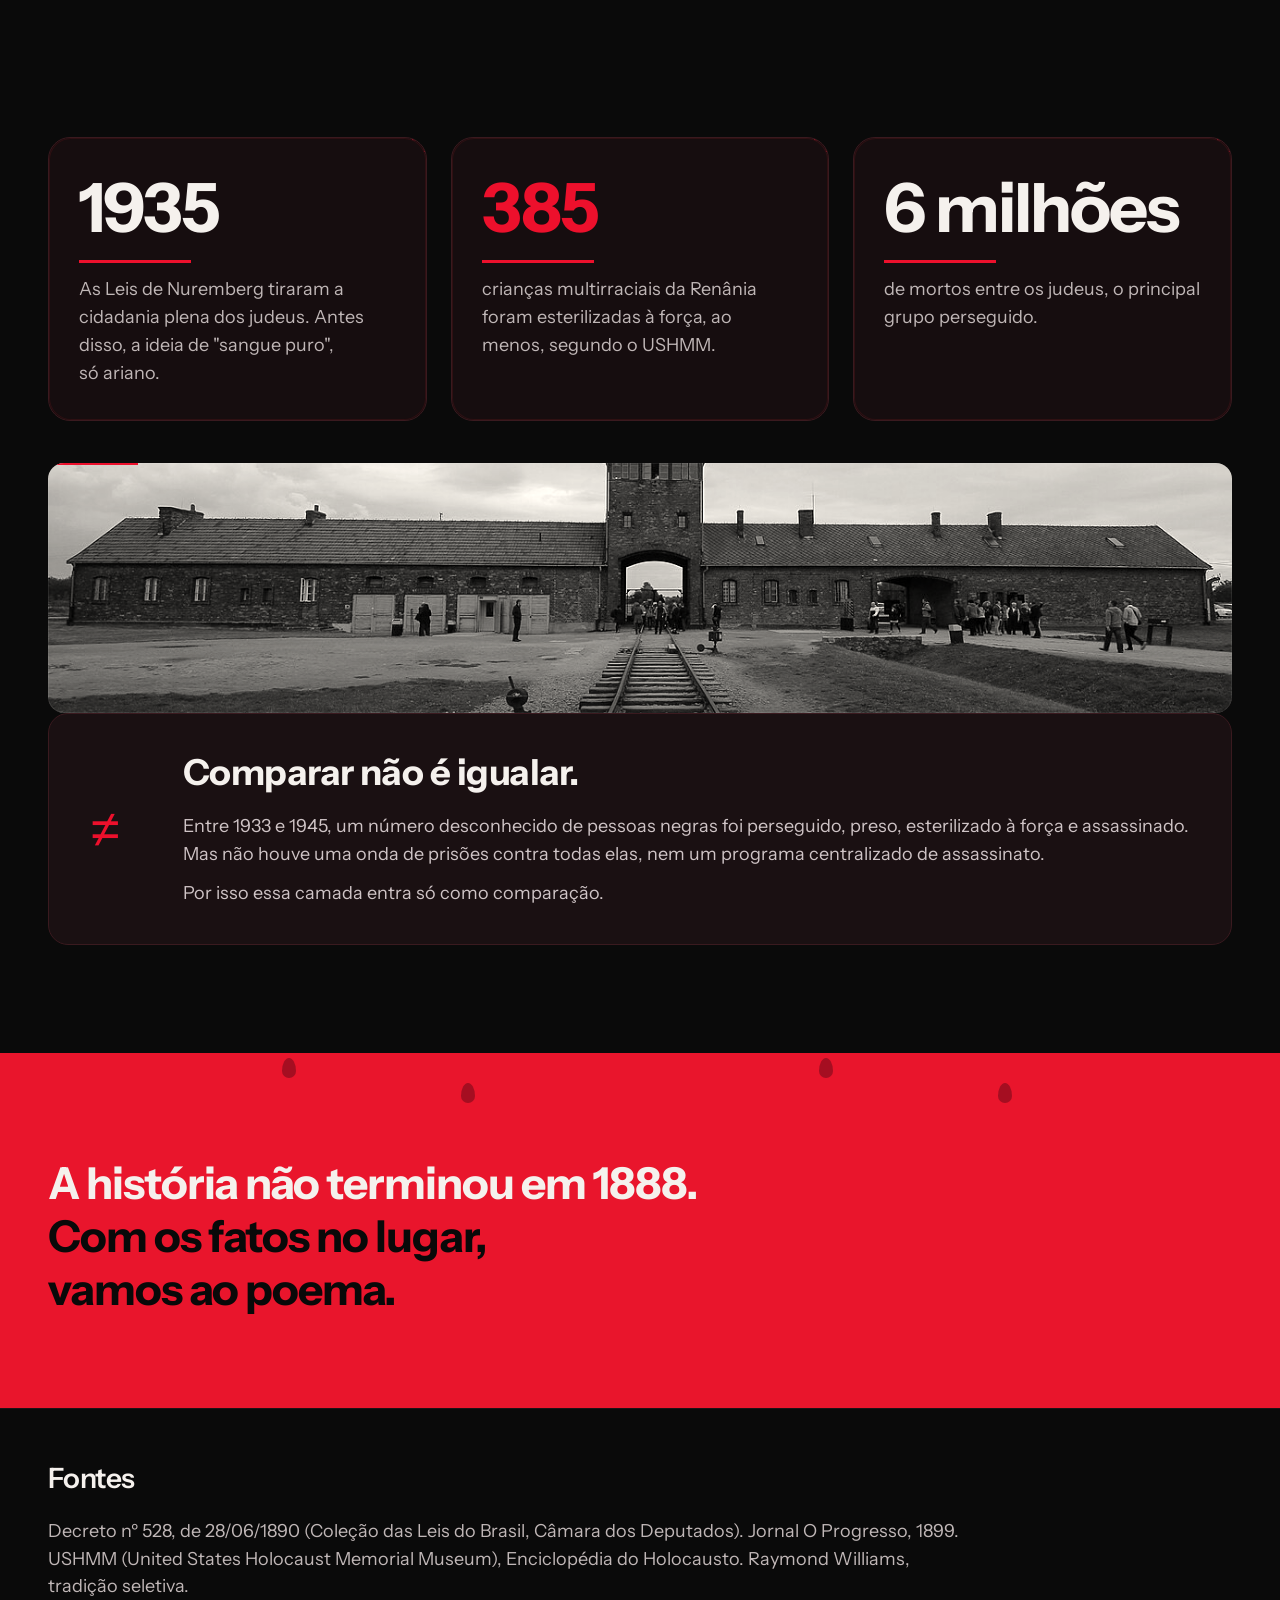
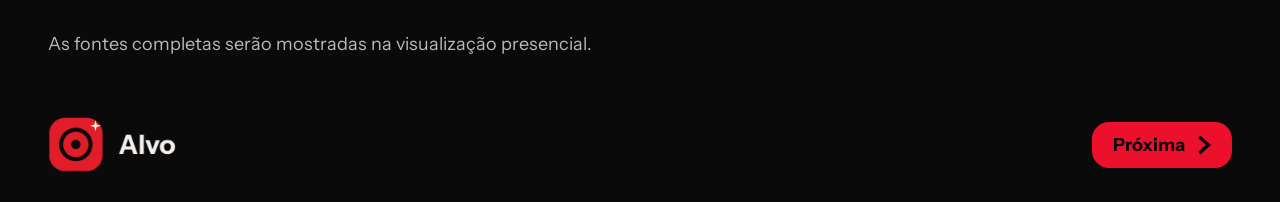
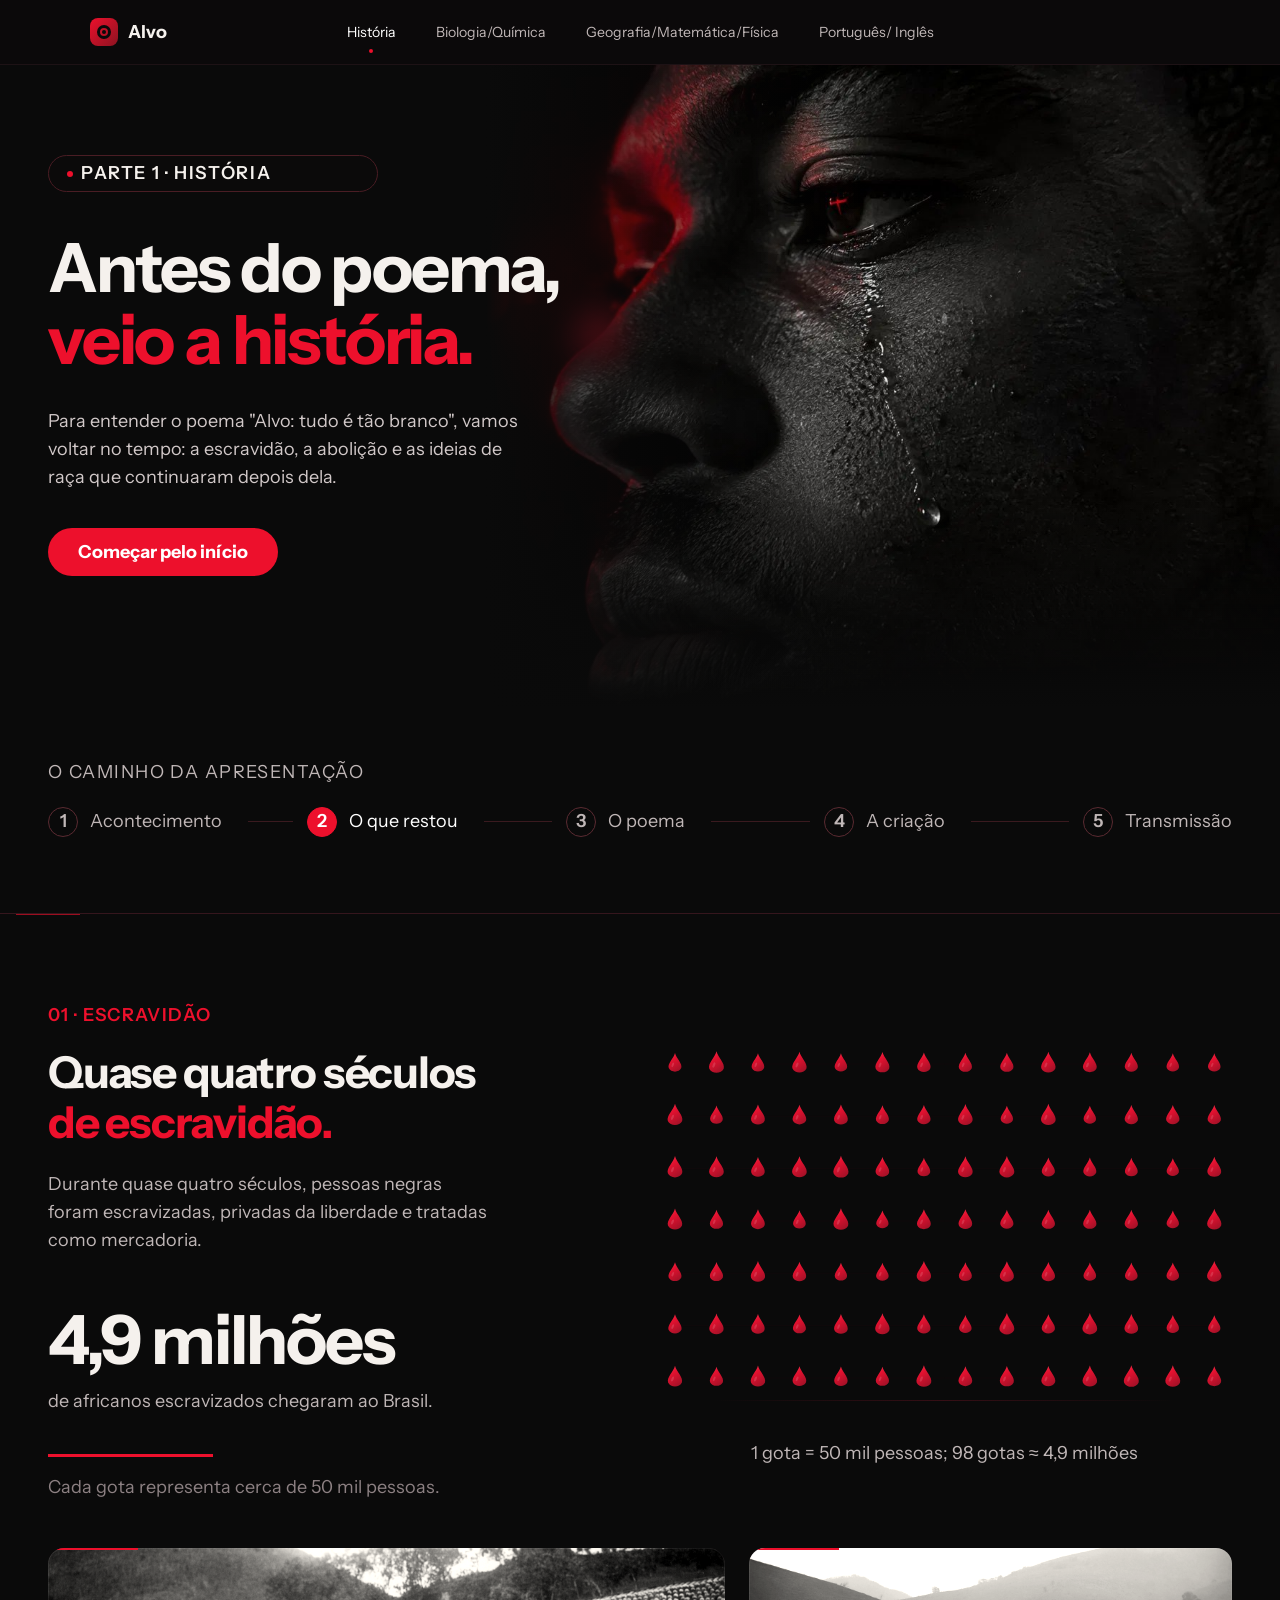
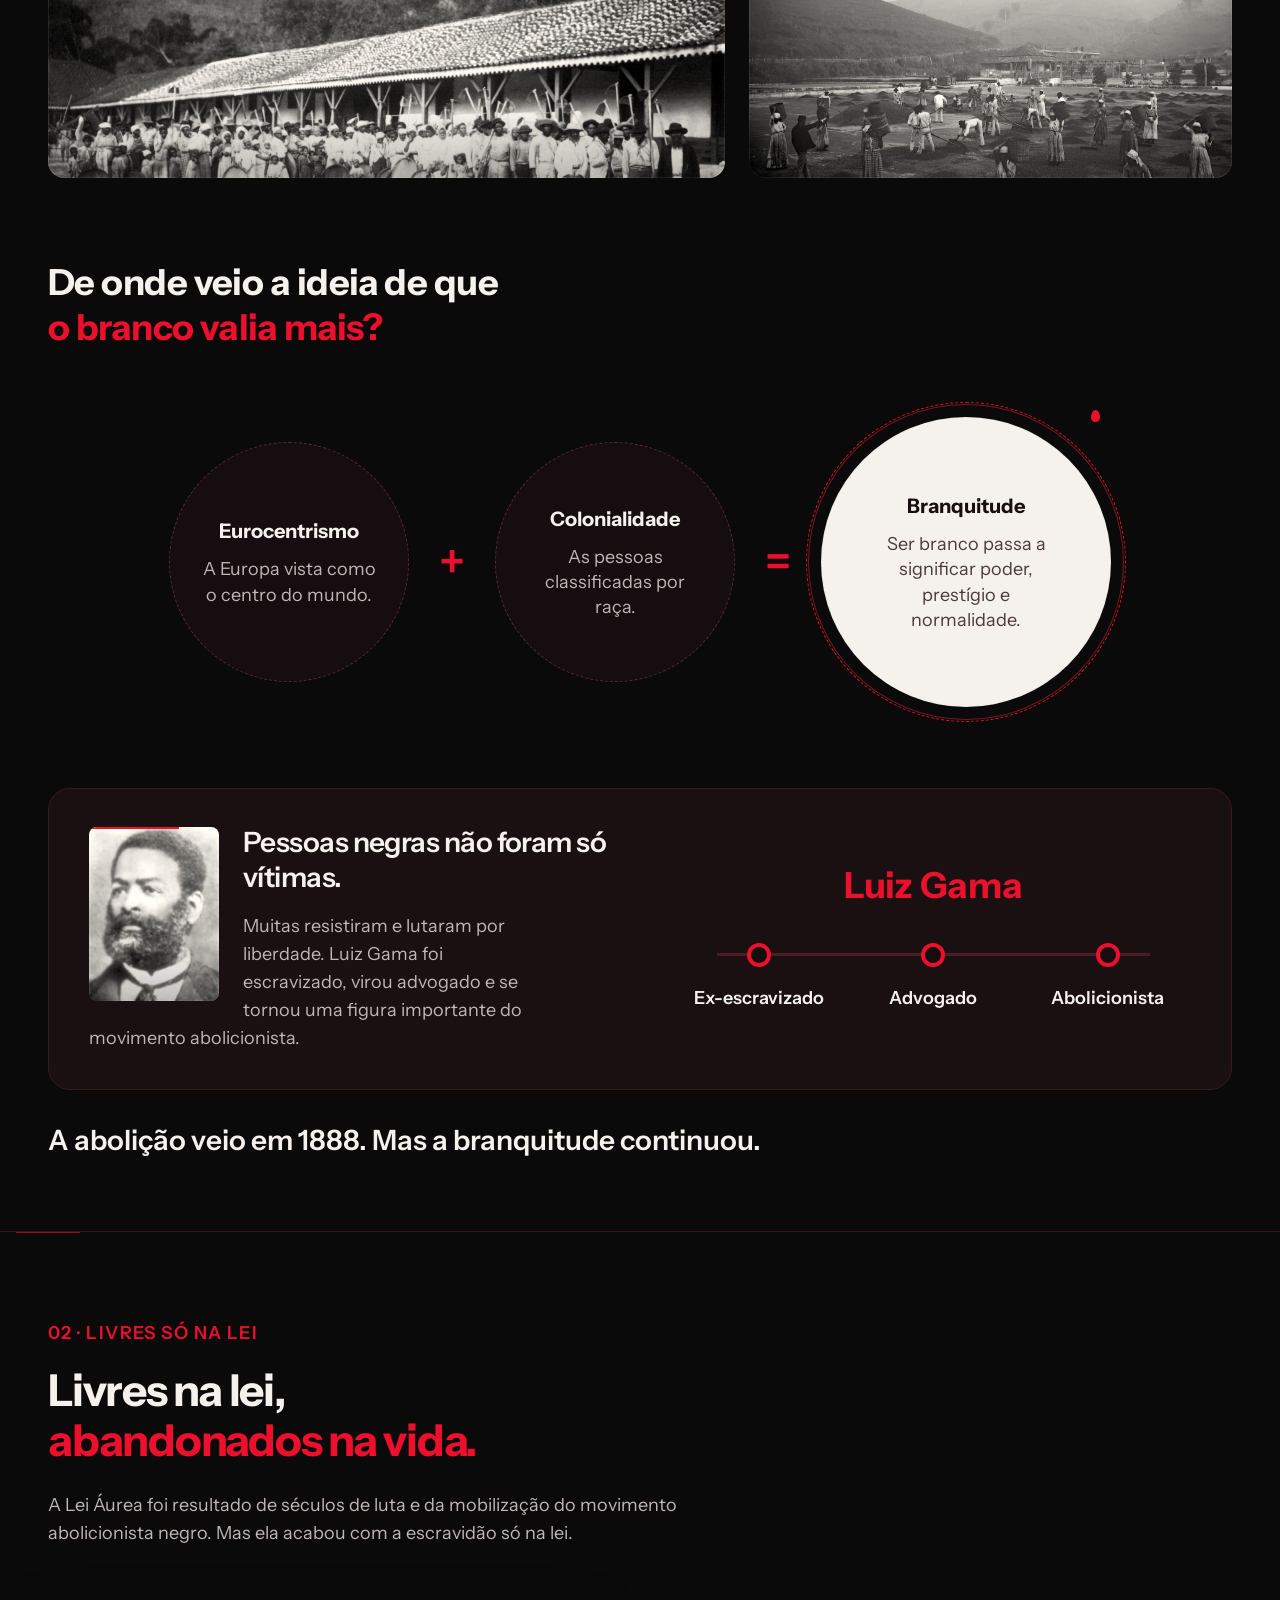
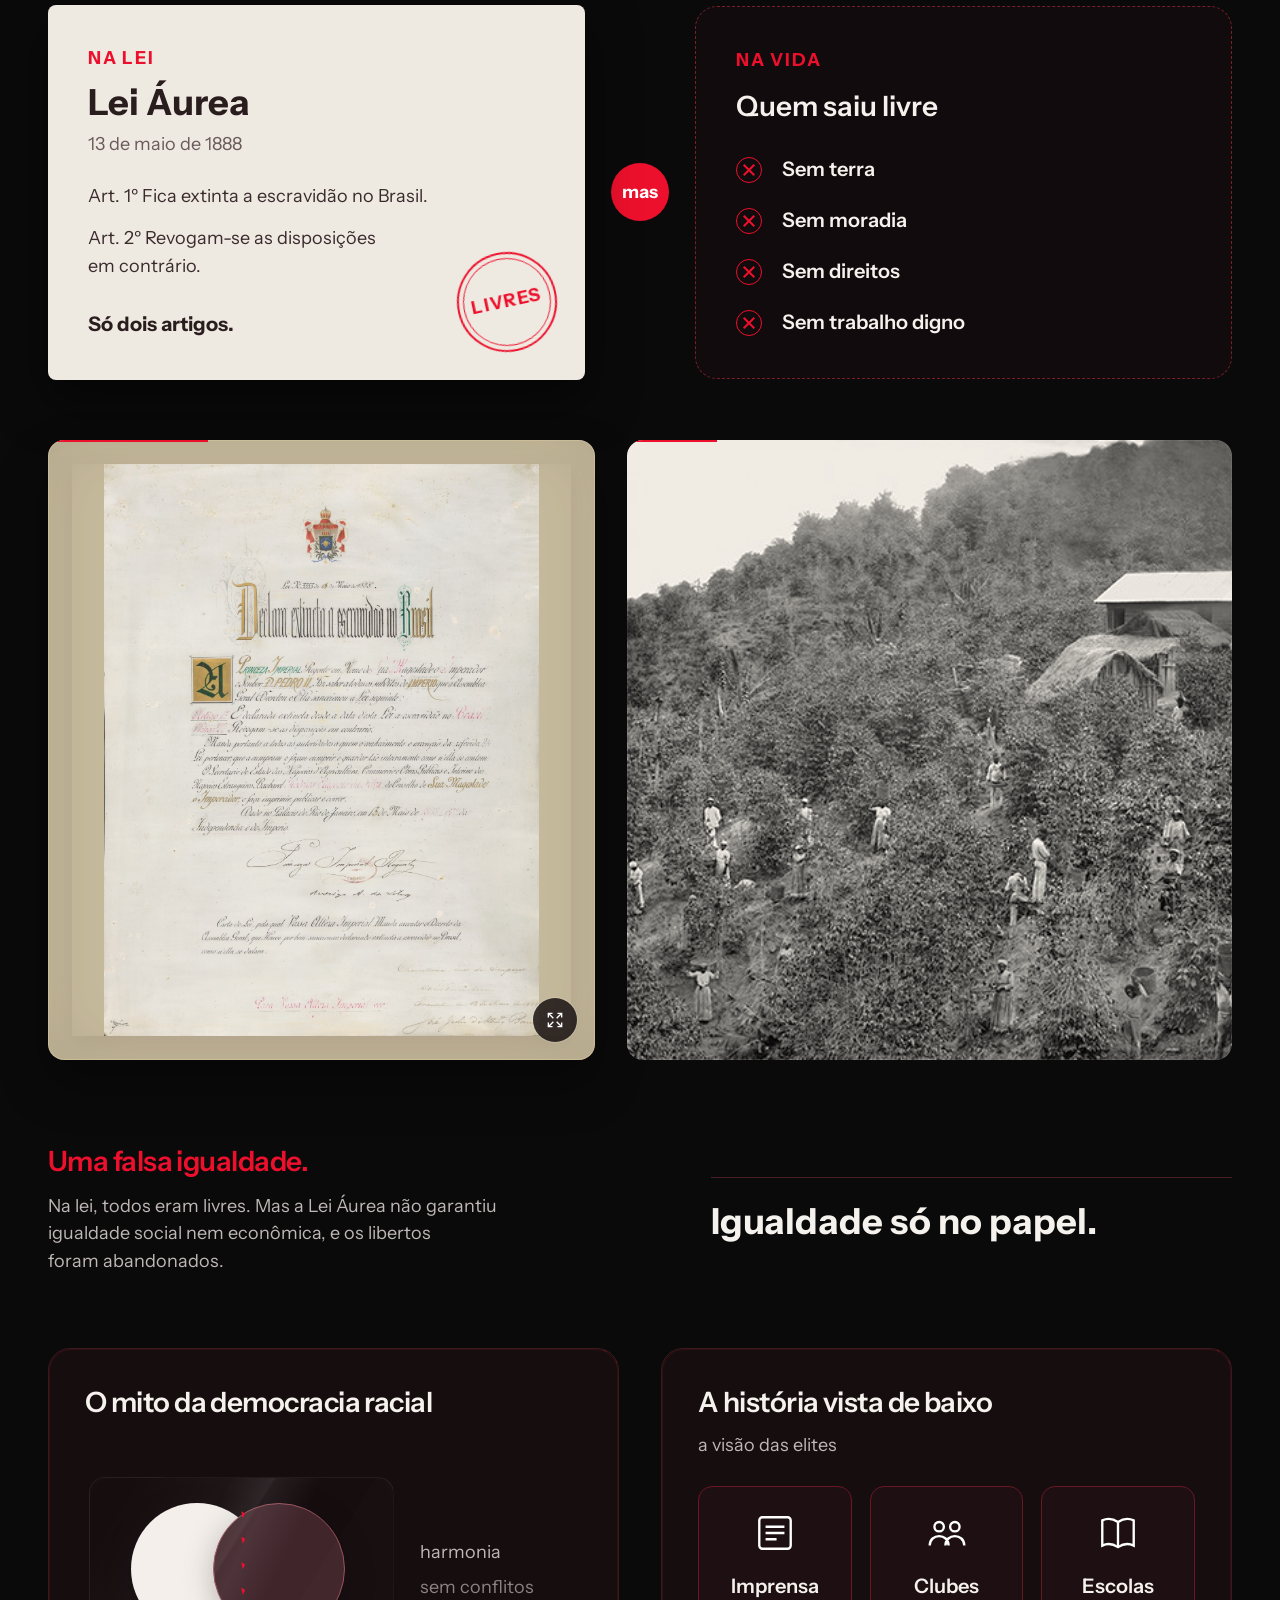
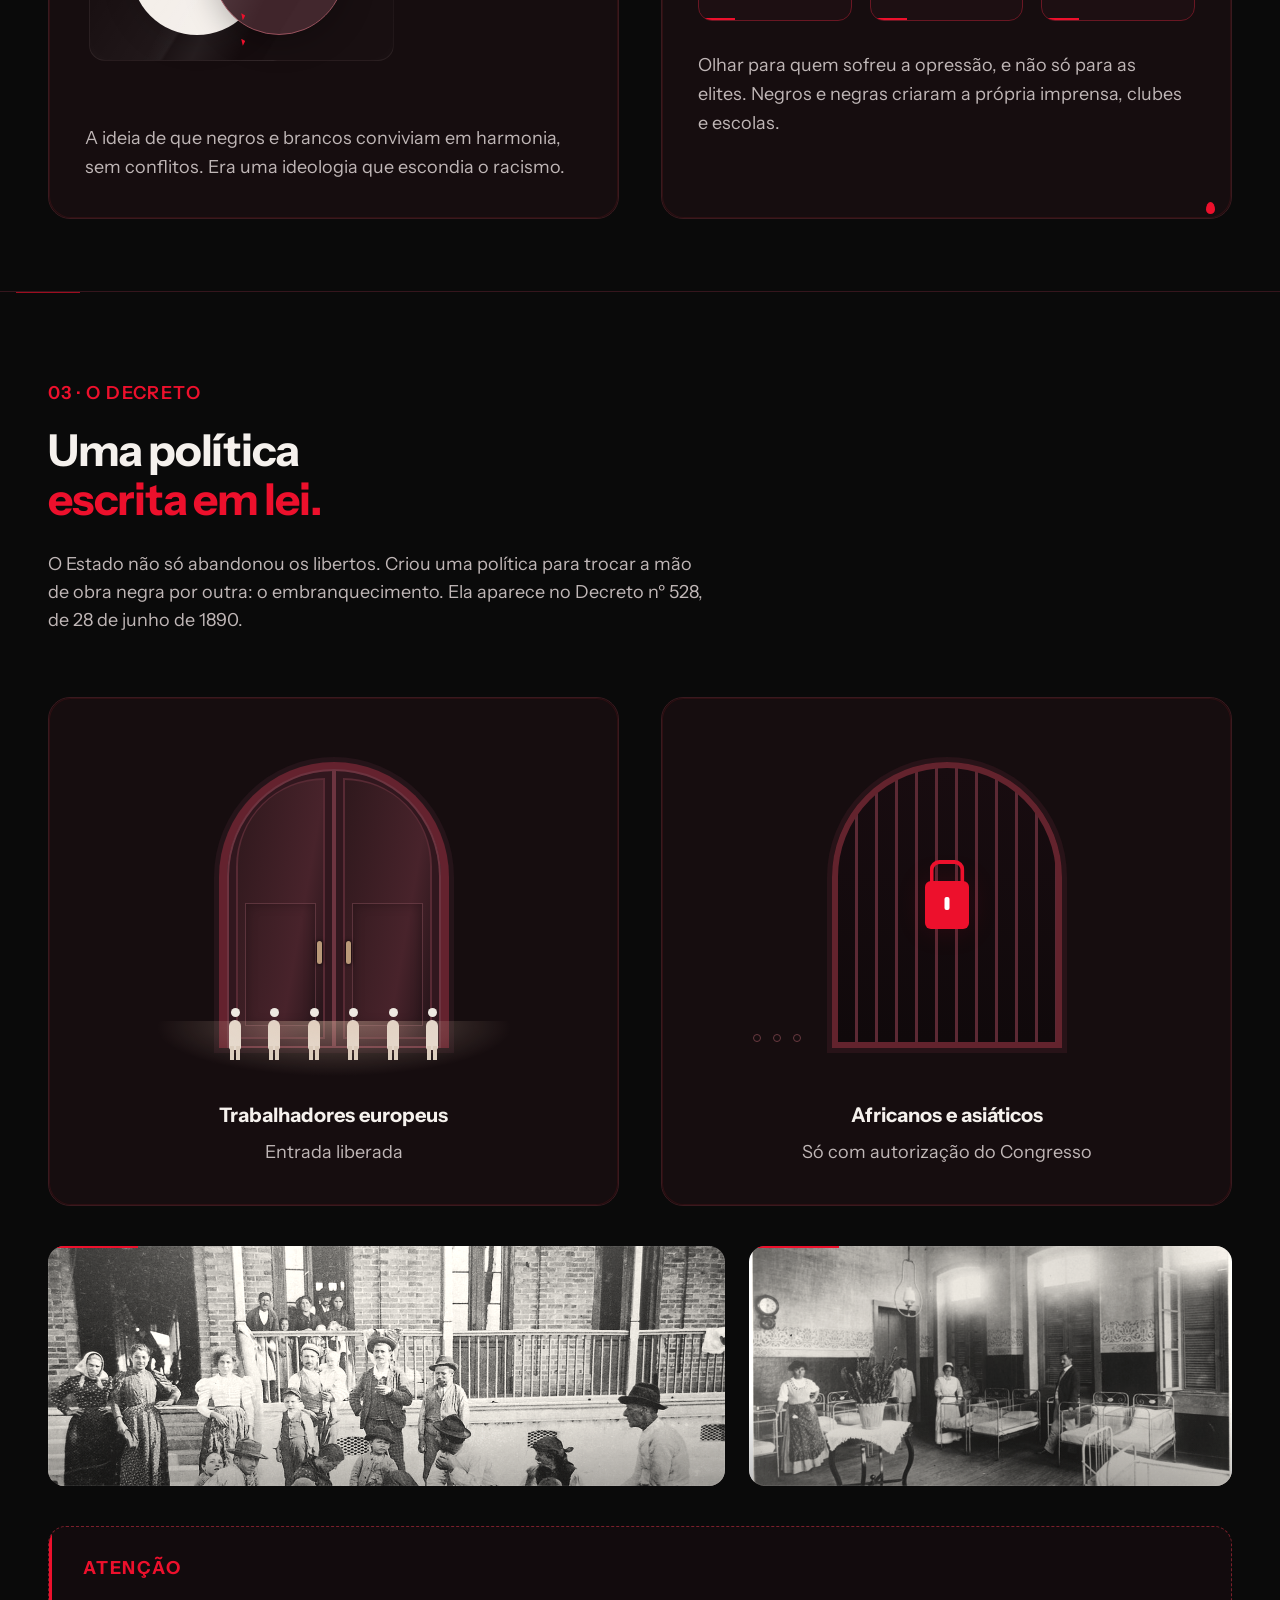
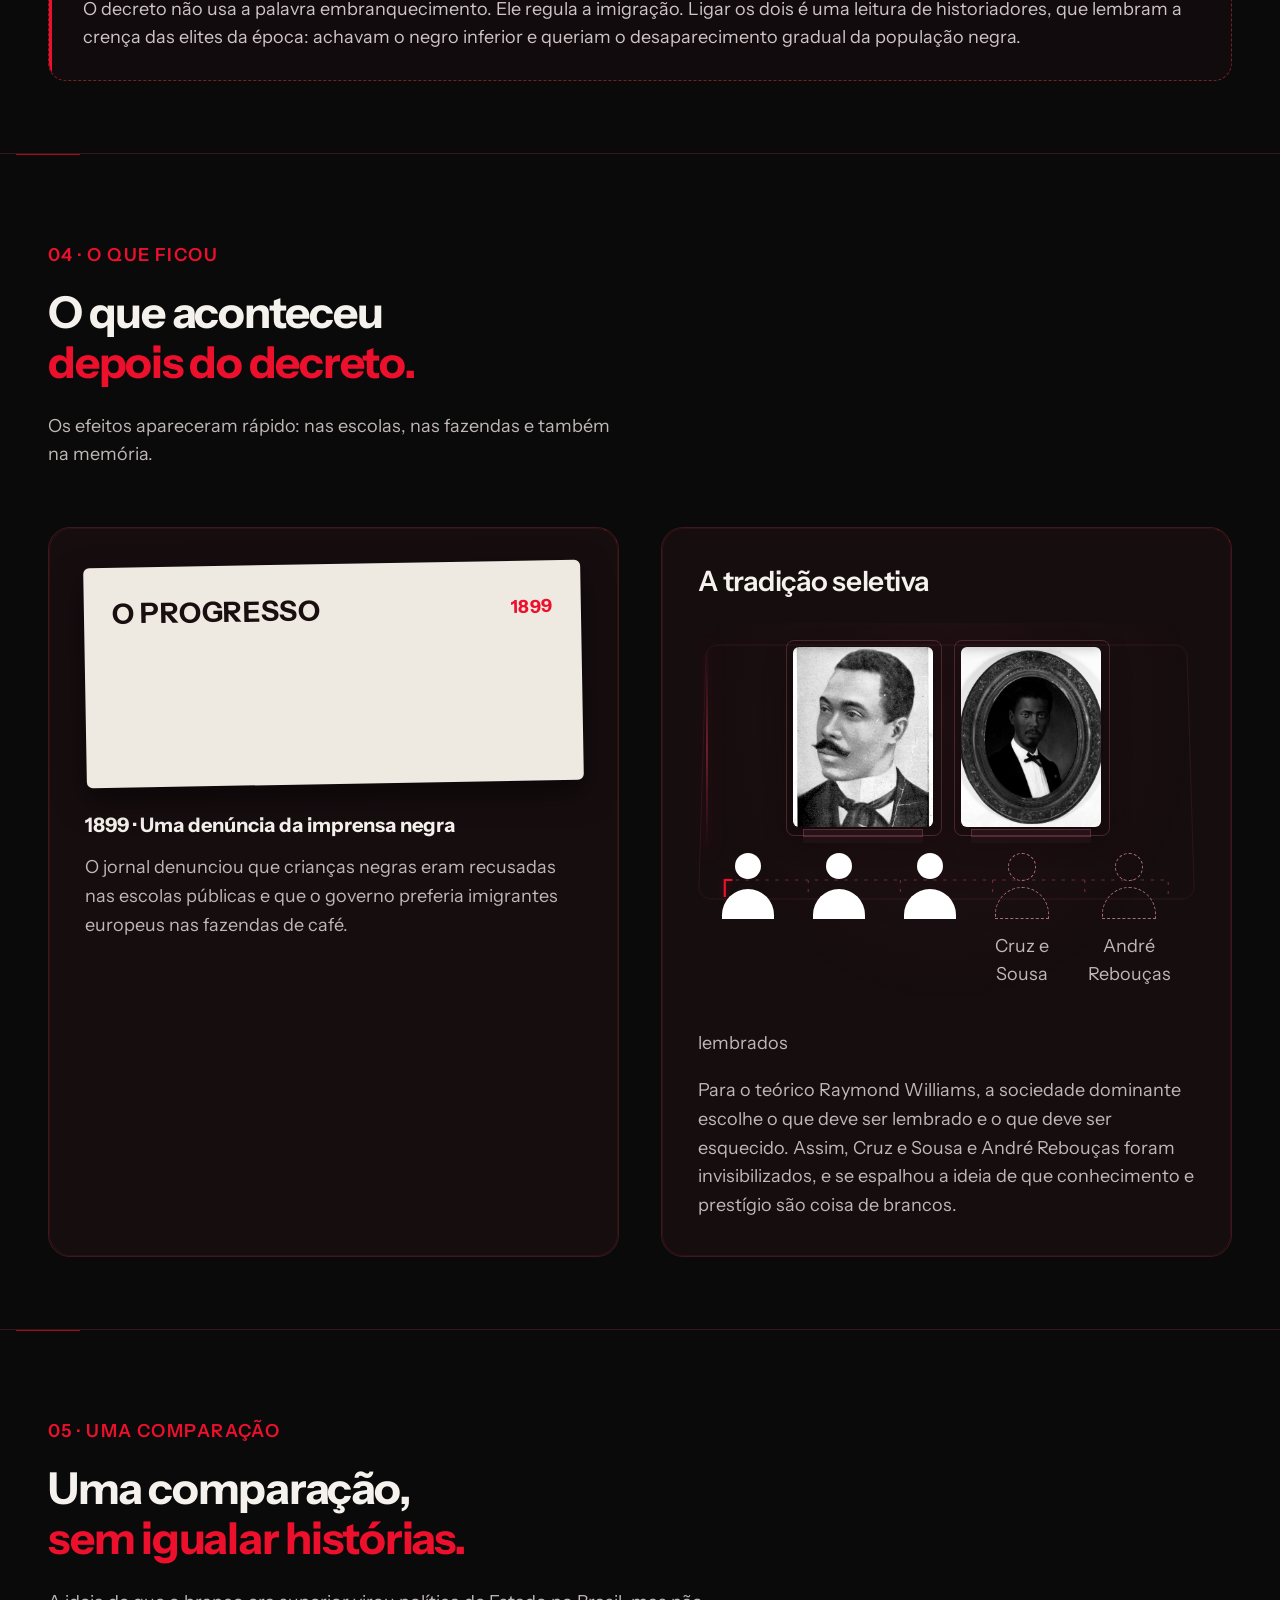
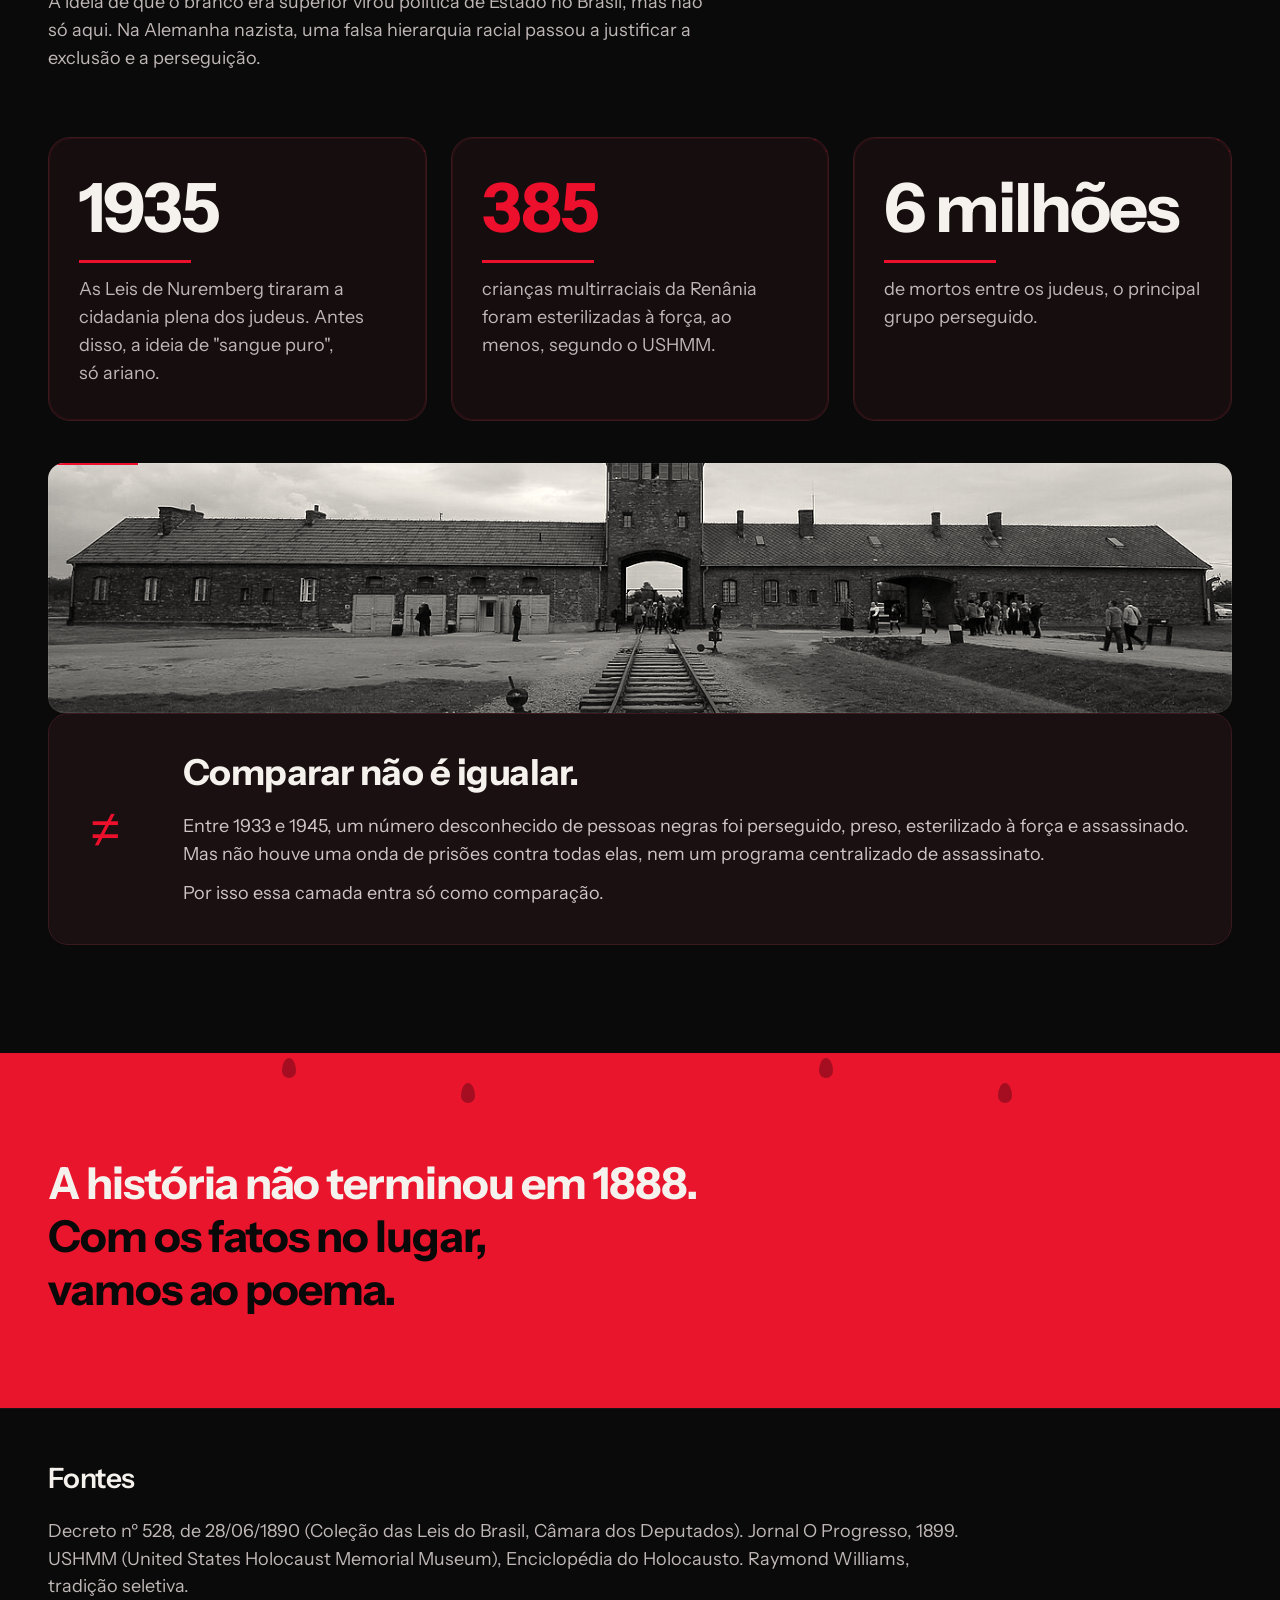
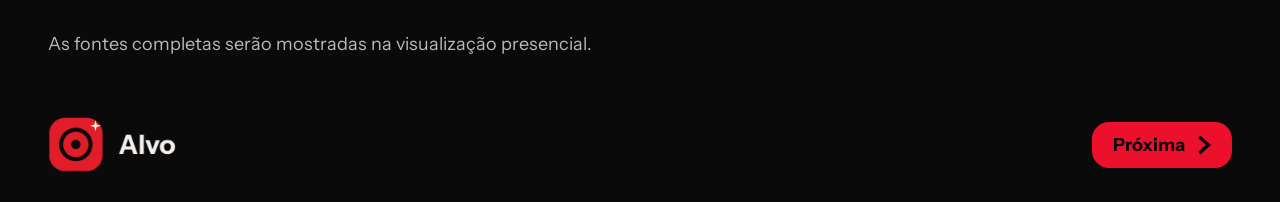
